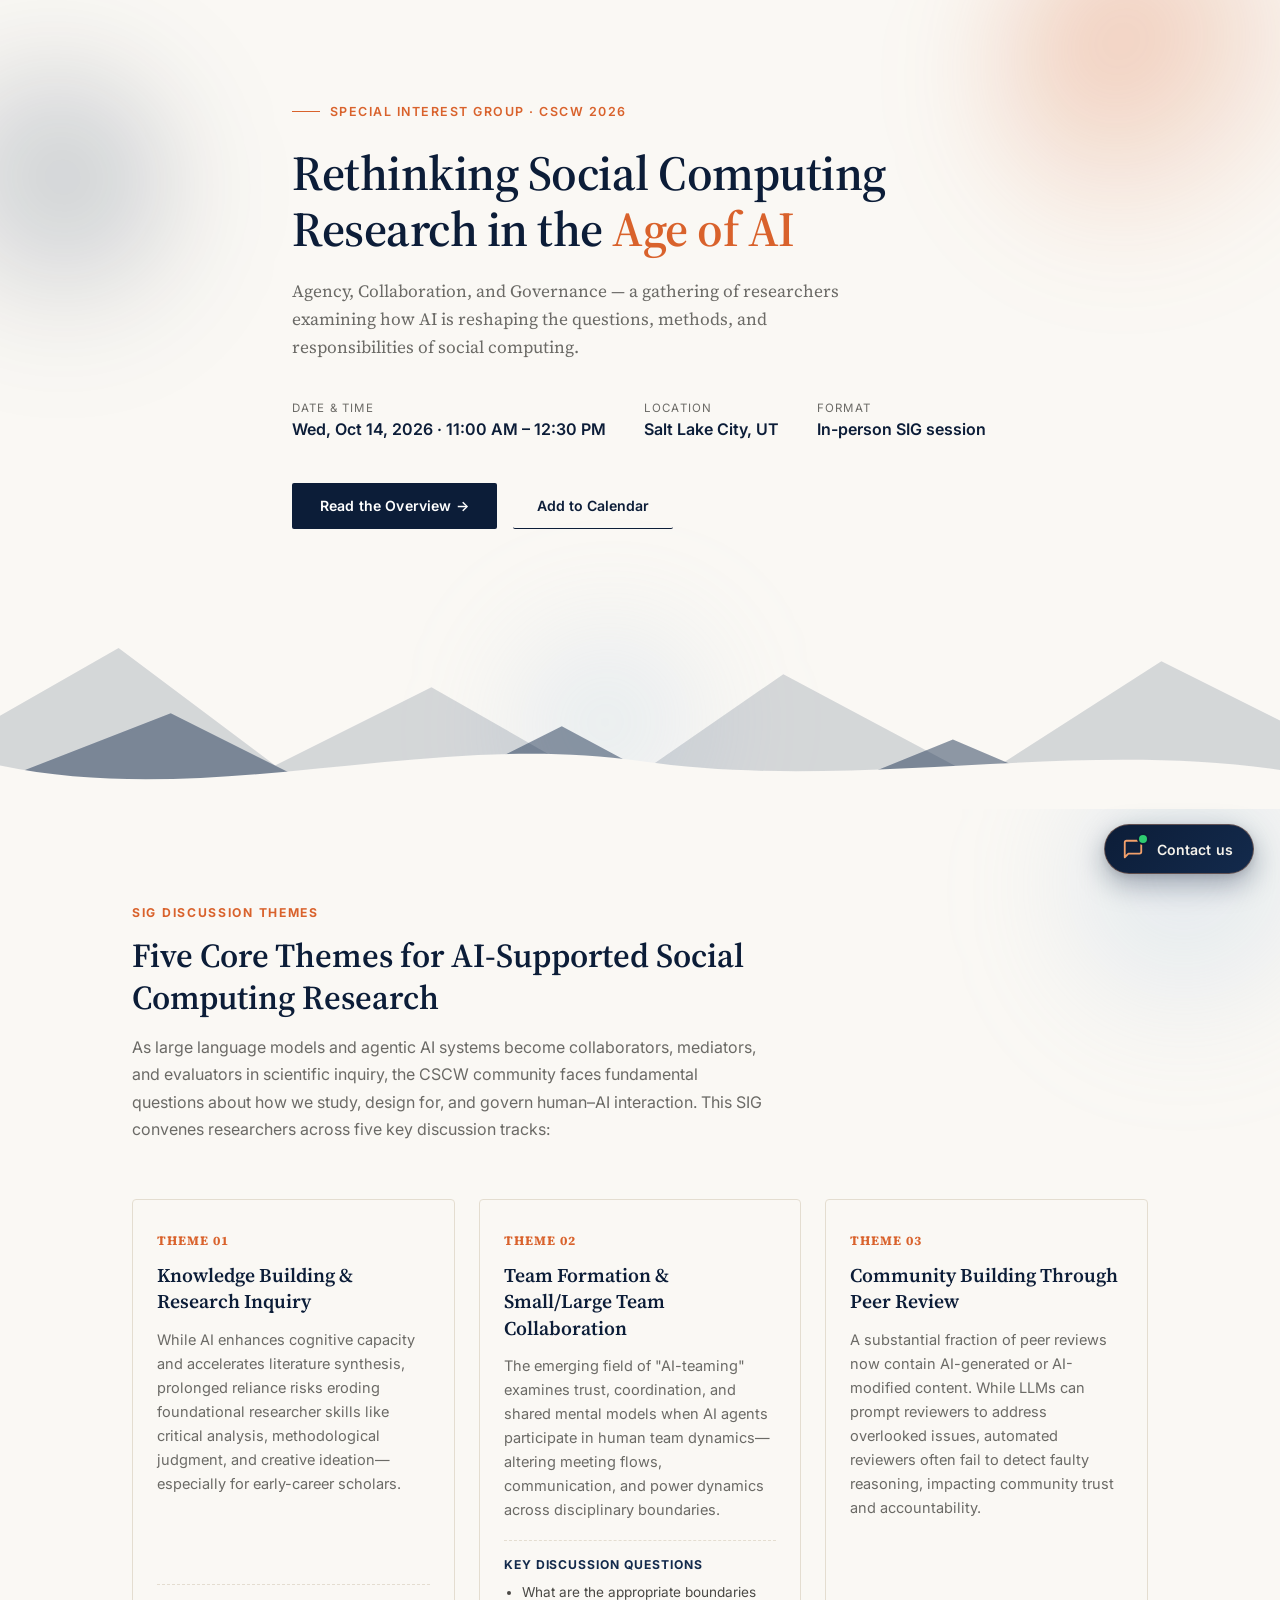
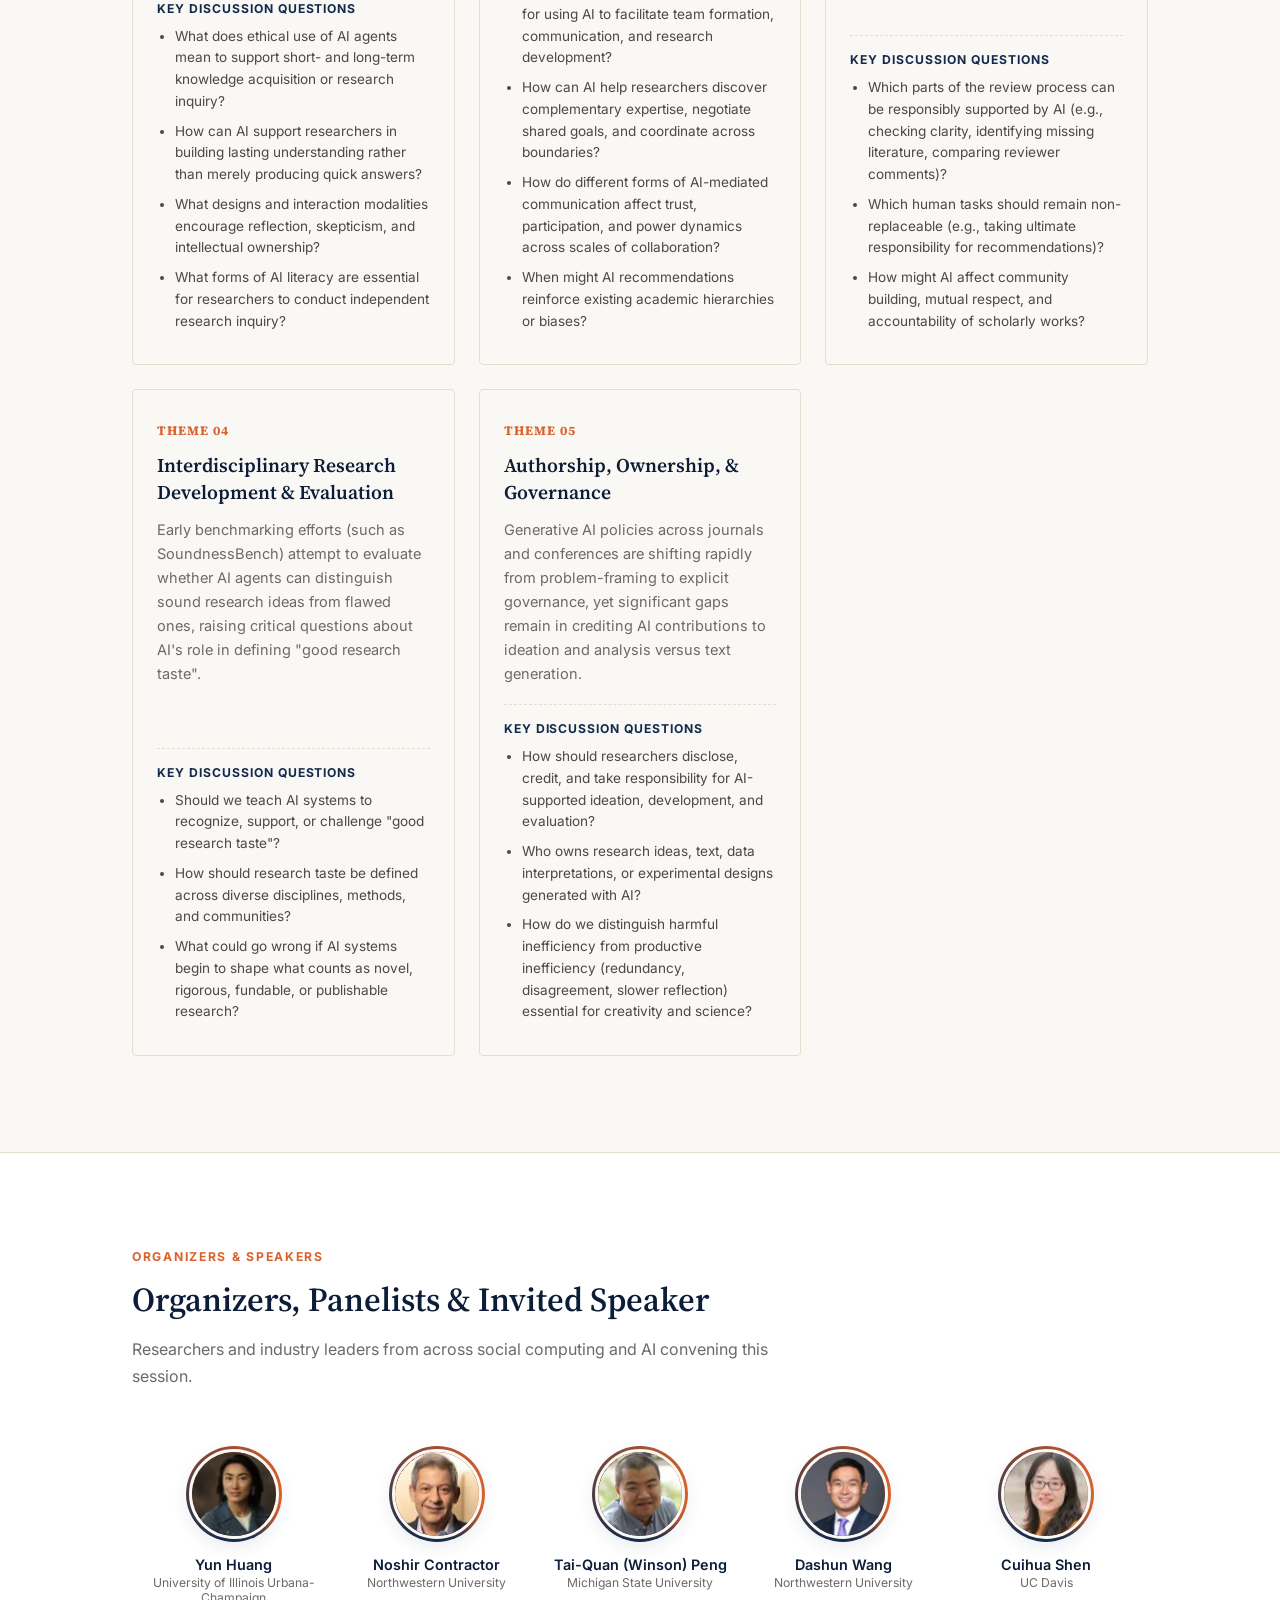
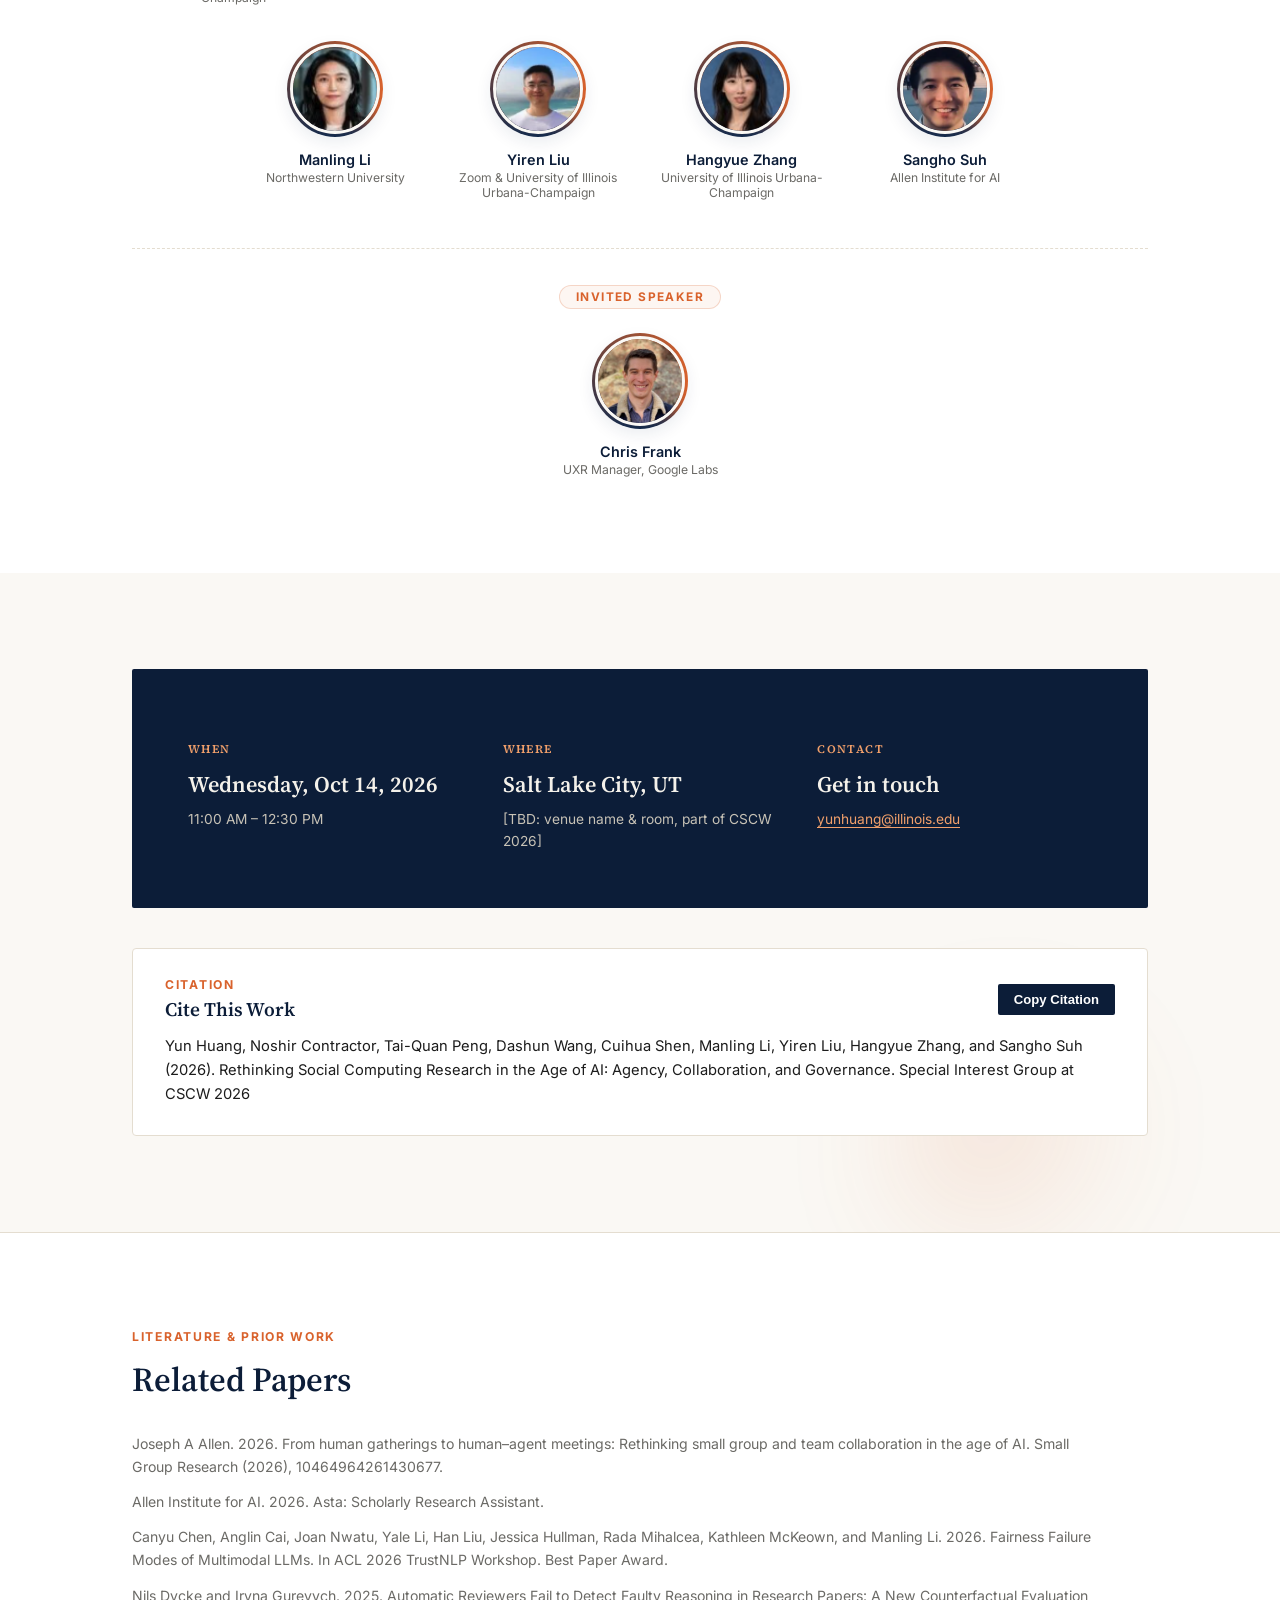
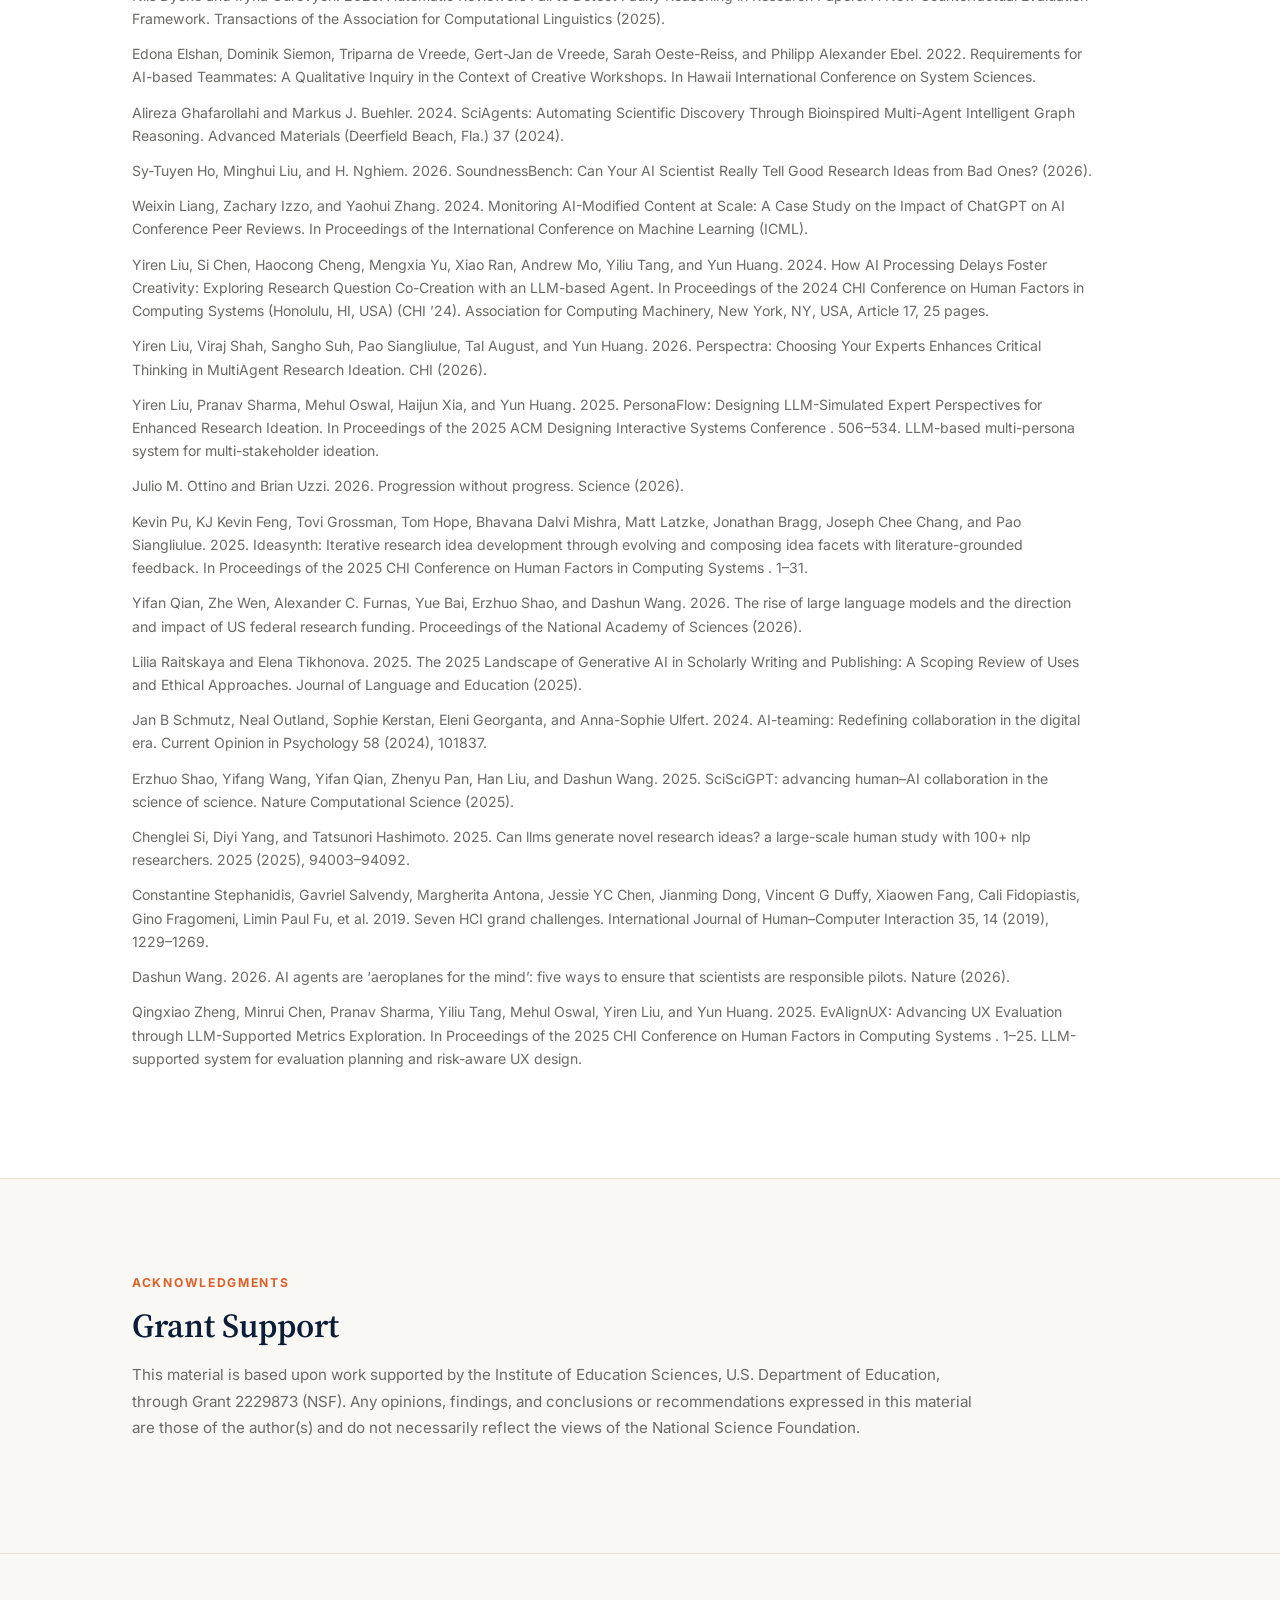
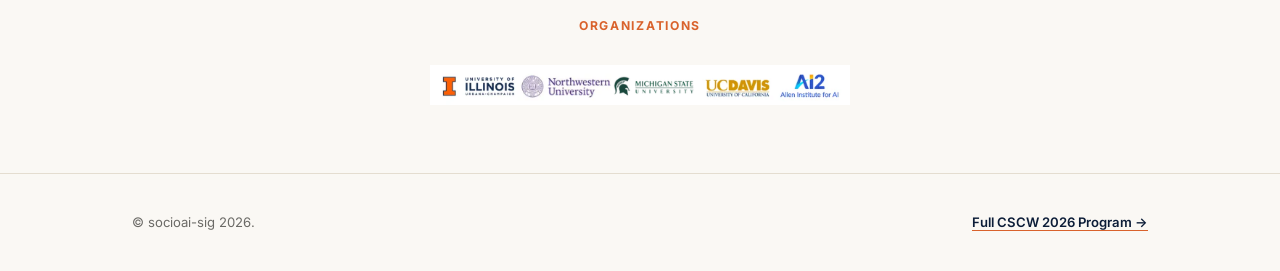
==== index.html @ 2e9e9b18 "Update 'Guest Speaker' to 'Invited Speaker'" ====
<!DOCTYPE html>
<html lang="en">

<head>
  <meta charset="UTF-8">
  <meta name="viewport" content="width=device-width, initial-scale=1.0">
  <title>CSCW 2026 SIG · Rethinking Social Computing Research in the Age of AI</title>
  <link rel="icon" type="image/svg+xml" href="favicon.svg">
  <link rel="apple-touch-icon" href="favicon.svg">
  <link rel="stylesheet" href="styles.css">
  <!-- Google tag (gtag.js) -->
  <script async src="https://www.googletagmanager.com/gtag/js?id=G-4SW4E06NXN"></script>
  <script>
    window.dataLayer = window.dataLayer || [];
    function gtag() { dataLayer.push(arguments); }
    gtag('js', new Date());

    gtag('config', 'G-4SW4E06NXN');
  </script>

</head>

<body>

  <div class="scroll-progress" id="scrollProgress"></div>

  <nav id="mainNav">
    <div class="wrap">
      <div class="brand">CSCW<span>2026</span> — SIG</div>
      <div class="navlinks">
        <a href="#overview">Overview</a>
        <a href="#organizers">Organizers</a>
        <a href="#logistics">Logistics</a>
        <a href="#references">References</a>
        <a href="#acknowledgments">Acknowledgments</a>
      </div>
    </div>
  </nav>

  <section class="hero" id="heroSection">
    <div class="blob blob-orange drift-a" style="width:340px;height:340px;top:-80px;right:-60px;"></div>
    <div class="blob blob-navy drift-b" style="width:280px;height:280px;top:60px;left:-100px;"></div>
    <div class="blob blob-sky drift-a" style="width:220px;height:220px;bottom:-40px;left:40%;"></div>
    <div class="wrap hero-content">
      <span class="eyebrow">Special Interest Group · CSCW 2026</span>
      <h1>Rethinking Social Computing Research in the <em>Age of AI</em></h1>
      <p class="hero-sub">Agency, Collaboration, and Governance — a gathering of researchers examining how AI is
        reshaping the questions, methods, and responsibilities of social computing.</p>
      <div class="hero-meta">
        <div><span class="label">Date &amp; Time</span><span class="value">Wed, Oct 14, 2026 · 11:00 AM – 12:30
            PM</span></div>
        <div><span class="label">Location</span><span class="value">Salt Lake City, UT</span></div>
        <div><span class="label">Format</span><span class="value">In-person SIG session</span></div>
      </div>
      <div class="hero-ctas">
        <a class="btn-primary" href="#overview">Read the Overview →</a>
        <a class="btn-ghost" href="#logistics">Add to Calendar</a>
      </div>
    </div>
    <div class="hero-mountains" id="heroMountains">
      <div class="mountain-sway sway-back">
        <svg class="layer-back" viewBox="0 0 1080 220" preserveAspectRatio="none" xmlns="http://www.w3.org/2000/svg"
          style="position:absolute;inset:0;">
          <polygon points="0,220 0,140 140,60 260,150 380,90 520,170 650,80 800,160 940,70 1080,140 1080,220"
            fill="#132a4c" opacity="0.35" stroke="#132a4c" stroke-width="1.5" stroke-linejoin="miter" />
        </svg>
      </div>
      <div class="mountain-sway sway-front">
        <svg class="layer-front" viewBox="0 0 1080 220" preserveAspectRatio="none" xmlns="http://www.w3.org/2000/svg"
          style="position:absolute;inset:0;">
          <polygon points="0,220 0,180 180,110 340,190 480,120 620,195 780,130 920,190 1080,150 1080,220" fill="#132a4c"
            opacity="0.55" stroke="#132a4c" stroke-width="1.5" stroke-linejoin="miter" />
        </svg>
      </div>
    </div>
    <div class="hero-wave">
      <svg viewBox="0 0 1440 90" preserveAspectRatio="none" xmlns="http://www.w3.org/2000/svg">
        <path d="M0,40 C240,90 480,0 720,35 C960,70 1200,10 1440,45 L1440,90 L0,90 Z" fill="#faf8f4" />
      </svg>
    </div>
  </section>

  <section class="section" id="overview" style="position:relative;overflow:hidden;">
    <div class="blob blob-sky drift-b" style="width:300px;height:300px;top:-60px;right:-80px;"></div>
    <div class="wrap" style="position:relative;z-index:1;">
      <div class="section-head reveal">
        <span class="kicker">SIG Discussion Themes</span>
        <h2>Five Core Themes for AI-Supported Social Computing Research</h2>
        <p>As large language models and agentic AI systems become collaborators, mediators, and evaluators in scientific
          inquiry, the CSCW community faces fundamental questions about how we study, design for, and govern human–AI
          interaction. This SIG convenes researchers across five key discussion tracks:</p>
      </div>
      <div class="themes">
        <div class="theme-card reveal">
          <div class="theme-num">THEME 01</div>
          <h3>Knowledge Building &amp; Research Inquiry</h3>
          <p>While AI enhances cognitive capacity and accelerates literature synthesis, prolonged reliance risks eroding
            foundational researcher skills like critical analysis, methodological judgment, and creative
            ideation—especially for early-career scholars.</p>
          <div class="theme-q-box">
            <div class="theme-q-title">Key Discussion Questions</div>
            <ul class="theme-q-list">
              <li>What does ethical use of AI agents mean to support short- and long-term knowledge acquisition or
                research inquiry?</li>
              <li>How can AI support researchers in building lasting understanding rather than merely producing quick
                answers?</li>
              <li>What designs and interaction modalities encourage reflection, skepticism, and intellectual ownership?
              </li>
              <li>What forms of AI literacy are essential for researchers to conduct independent research inquiry?</li>
            </ul>
          </div>
        </div>

        <div class="theme-card reveal" style="transition-delay:.08s;">
          <div class="theme-num">THEME 02</div>
          <h3>Team Formation &amp; Small/Large Team Collaboration</h3>
          <p>The emerging field of "AI-teaming" examines trust, coordination, and shared mental models when AI agents
            participate in human team dynamics—altering meeting flows, communication, and power dynamics across
            disciplinary boundaries.</p>
          <div class="theme-q-box">
            <div class="theme-q-title">Key Discussion Questions</div>
            <ul class="theme-q-list">
              <li>What are the appropriate boundaries for using AI to facilitate team formation, communication, and
                research development?</li>
              <li>How can AI help researchers discover complementary expertise, negotiate shared goals, and coordinate
                across boundaries?</li>
              <li>How do different forms of AI-mediated communication affect trust, participation, and power dynamics
                across scales of collaboration?</li>
              <li>When might AI recommendations reinforce existing academic hierarchies or biases?</li>
            </ul>
          </div>
        </div>

        <div class="theme-card reveal" style="transition-delay:.16s;">
          <div class="theme-num">THEME 03</div>
          <h3>Community Building Through Peer Review</h3>
          <p>A substantial fraction of peer reviews now contain AI-generated or AI-modified content. While LLMs can
            prompt reviewers to address overlooked issues, automated reviewers often fail to detect faulty reasoning,
            impacting community trust and accountability.</p>
          <div class="theme-q-box">
            <div class="theme-q-title">Key Discussion Questions</div>
            <ul class="theme-q-list">
              <li>Which parts of the review process can be responsibly supported by AI (e.g., checking clarity,
                identifying missing literature, comparing reviewer comments)?</li>
              <li>Which human tasks should remain non-replaceable (e.g., taking ultimate responsibility for
                recommendations)?</li>
              <li>How might AI affect community building, mutual respect, and accountability of scholarly works?</li>
            </ul>
          </div>
        </div>

        <div class="theme-card reveal" style="transition-delay:.24s;">
          <div class="theme-num">THEME 04</div>
          <h3>Interdisciplinary Research Development &amp; Evaluation</h3>
          <p>Early benchmarking efforts (such as SoundnessBench) attempt to evaluate whether AI agents can distinguish
            sound research ideas from flawed ones, raising critical questions about AI's role in defining "good research
            taste".</p>
          <div class="theme-q-box">
            <div class="theme-q-title">Key Discussion Questions</div>
            <ul class="theme-q-list">
              <li>Should we teach AI systems to recognize, support, or challenge "good research taste"?</li>
              <li>How should research taste be defined across diverse disciplines, methods, and communities?</li>
              <li>What could go wrong if AI systems begin to shape what counts as novel, rigorous, fundable, or
                publishable research?</li>
            </ul>
          </div>
        </div>

        <div class="theme-card reveal" style="transition-delay:.32s;">
          <div class="theme-num">THEME 05</div>
          <h3>Authorship, Ownership, &amp; Governance</h3>
          <p>Generative AI policies across journals and conferences are shifting rapidly from problem-framing to
            explicit governance, yet significant gaps remain in crediting AI contributions to ideation and analysis
            versus text generation.</p>
          <div class="theme-q-box">
            <div class="theme-q-title">Key Discussion Questions</div>
            <ul class="theme-q-list">
              <li>How should researchers disclose, credit, and take responsibility for AI-supported ideation,
                development, and evaluation?</li>
              <li>Who owns research ideas, text, data interpretations, or experimental designs generated with AI?</li>
              <li>How do we distinguish harmful inefficiency from productive inefficiency (redundancy, disagreement,
                slower reflection) essential for creativity and science?</li>
            </ul>
          </div>
        </div>
      </div>
    </div>
  </section>

  <section class="section" id="organizers" style="border-top:1px solid var(--line);background:#fff;">
    <div class="wrap">
      <div class="section-head reveal">
        <span class="kicker">Organizers &amp; Speakers</span>
        <h2>Organizers, Panelists &amp; Invited Speaker</h2>
        <p>Researchers and industry leaders from across social computing and AI convening this session.</p>
      </div>
      <div class="speakers-grid">
        <div class="speaker reveal">
          <div class="avatar-ring"><img
              src="[data-uri]">
          </div>
          <div class="name">Yun Huang</div>
          <div class="role">University of Illinois Urbana-Champaign</div>
        </div>
        <div class="speaker reveal" style="transition-delay:.05s;">
          <div class="avatar-ring"><img
              src="[data-uri]">
          </div>
          <div class="name">Noshir Contractor</div>
          <div class="role">Northwestern University</div>
        </div>
        <div class="speaker reveal" style="transition-delay:.1s;">
          <div class="avatar-ring"><img
              src="[data-uri]">
          </div>
          <div class="name">Tai-Quan (Winson) Peng</div>
          <div class="role">Michigan State University</div>
        </div>
        <div class="speaker reveal" style="transition-delay:.15s;">
          <div class="avatar-ring"><img
              src="[data-uri]">
          </div>
          <div class="name">Dashun Wang</div>
          <div class="role">Northwestern University</div>
        </div>
        <div class="speaker reveal" style="transition-delay:.2s;">
          <div class="avatar-ring"><img
              src="[data-uri]">
          </div>
          <div class="name">Cuihua Shen</div>
          <div class="role">UC Davis</div>
        </div>
        <div class="speaker reveal">
          <div class="avatar-ring"><img
              src="[data-uri]">
          </div>
          <div class="name">Manling Li</div>
          <div class="role">Northwestern University</div>
        </div>
        <div class="speaker reveal" style="transition-delay:.05s;">
          <div class="avatar-ring"><img
              src="[data-uri]">
          </div>
          <div class="name">Yiren Liu</div>
          <div class="role">Zoom &amp; University of Illinois Urbana-Champaign</div>
        </div>
        <div class="speaker reveal" style="transition-delay:.1s;">
          <div class="avatar-ring"><img
              src="[data-uri]">
          </div>
          <div class="name">Hangyue Zhang</div>
          <div class="role">University of Illinois Urbana-Champaign</div>
        </div>
        <div class="speaker reveal" style="transition-delay:.15s;">
          <div class="avatar-ring"><img
              src="[data-uri]">
          </div>
          <div class="name">Sangho Suh</div>
          <div class="role">Allen Institute for AI</div>
        </div>
      </div>

      <!-- Invited Speaker Row -->
      <div class="invited-speaker-block reveal">
        <div class="invited-speaker-divider">
          <span>Invited Speaker</span>
        </div>
        <div class="invited-speaker-row">
          <div class="speaker reveal">
          <div class="avatar-ring"><img
              src="[data-uri]"
              alt="Chris Frank">
          </div>
          <div class="name">Chris Frank</div>
          <div class="role">UXR Manager, Google Labs</div>
          </div>
        </div>
      </div>
    </div>
  </section>

  <section class="section" id="logistics" style="position:relative;overflow:hidden;">
    <div class="blob blob-orange drift-a" style="width:260px;height:260px;bottom:-60px;right:10%;opacity:.5;"></div>
    <div class="wrap" style="position:relative;z-index:1;">
      <div class="logistics reveal">
        <div>
          <h4>When</h4>
          <div class="big">Wednesday, Oct 14, 2026</div>
          <div class="small">11:00 AM – 12:30 PM</div>
        </div>
        <div>
          <h4>Where</h4>
          <div class="big">Salt Lake City, UT</div>
          <div class="small">[TBD: venue name &amp; room, part of CSCW 2026]</div>
        </div>
        <div>
          <h4>Contact</h4>
          <div class="big">Get in touch</div>
          <div class="small"><a href="mailto:yunhuang@illinois.edu"
              style="color:#f2a06b;border-bottom:1px solid #f2a06b;">yunhuang@illinois.edu</a></div>
        </div>
      </div>

      <div class="citation-box reveal"
        style="margin-top:40px;background:#fff;border:1px solid var(--line);border-radius:4px;padding:28px 32px;position:relative;">
        <div
          style="display:flex;justify-content:space-between;align-items:center;flex-wrap:wrap;gap:12px;margin-bottom:12px;">
          <div>
            <span class="kicker" style="margin-bottom:4px;">Citation</span>
            <h3 style="font-size:1.2rem;color:var(--navy-deep);">Cite This Work</h3>
          </div>
          <button id="copyCiteBtn"
            onclick="navigator.clipboard.writeText(document.getElementById('citeText').innerText.trim()); this.innerText='Copied!'; setTimeout(() => this.innerText='Copy Citation', 2000);"
            style="background:var(--navy-deep);color:#fff;border:none;padding:8px 16px;border-radius:2px;font-size:0.82rem;font-weight:600;cursor:pointer;transition:background 0.2s;">
            Copy Citation
          </button>
        </div>
        <p id="citeText"
          style="font-size:.92rem;line-height:1.65;color:var(--ink);margin:0;font-family:'Inter',sans-serif;user-select:all;">
          Yun Huang, Noshir Contractor, Tai-Quan Peng, Dashun Wang, Cuihua Shen, Manling Li, Yiren Liu, Hangyue Zhang,
          and Sangho Suh (2026). Rethinking Social Computing Research in the Age of AI: Agency, Collaboration, and
          Governance. Special Interest Group at CSCW 2026
        </p>
      </div>
    </div>
  </section>



  <section class="section" id="references" style="border-top:1px solid var(--line);background:#fff;">
    <div class="wrap">
      <div class="section-head reveal" style="max-width:840px;margin-bottom:32px;">
        <span class="kicker">Literature &amp; Prior Work</span>
        <h2>Related Papers</h2>
      </div>
      <ul class="reveal"
        style="list-style:none;padding-left:0;font-size:.88rem;color:var(--muted);line-height:1.65;margin:0;max-width:960px;">
        <li style="margin-bottom:12px;">Joseph A Allen. 2026. From human gatherings to human–agent meetings: Rethinking
          small group and team collaboration in the age of AI. Small Group Research (2026), 10464964261430677.</li>
        <li style="margin-bottom:12px;">Allen Institute for AI. 2026. Asta: Scholarly Research Assistant.</li>
        <li style="margin-bottom:12px;">Canyu Chen, Anglin Cai, Joan Nwatu, Yale Li, Han Liu, Jessica Hullman, Rada
          Mihalcea, Kathleen McKeown, and Manling Li. 2026. Fairness Failure Modes of Multimodal LLMs. In ACL 2026
          TrustNLP Workshop. Best Paper Award.</li>
        <li style="margin-bottom:12px;">Nils Dycke and Iryna Gurevych. 2025. Automatic Reviewers Fail to Detect Faulty
          Reasoning in Research Papers: A New Counterfactual Evaluation Framework. Transactions of the Association for
          Computational Linguistics (2025).</li>
        <li style="margin-bottom:12px;">Edona Elshan, Dominik Siemon, Triparna de Vreede, Gert-Jan de Vreede, Sarah
          Oeste-Reiss, and Philipp Alexander Ebel. 2022. Requirements for AI-based Teammates: A Qualitative Inquiry in
          the Context of Creative Workshops. In Hawaii International Conference on System Sciences.</li>
        <li style="margin-bottom:12px;">Alireza Ghafarollahi and Markus J. Buehler. 2024. SciAgents: Automating
          Scientific Discovery Through Bioinspired Multi-Agent Intelligent Graph Reasoning. Advanced Materials
          (Deerfield Beach, Fla.) 37 (2024).</li>
        <li style="margin-bottom:12px;">Sy-Tuyen Ho, Minghui Liu, and H. Nghiem. 2026. SoundnessBench: Can Your AI
          Scientist Really Tell Good Research Ideas from Bad Ones? (2026).</li>
        <li style="margin-bottom:12px;">Weixin Liang, Zachary Izzo, and Yaohui Zhang. 2024. Monitoring AI-Modified
          Content at Scale: A Case Study on the Impact of ChatGPT on AI Conference Peer Reviews. In Proceedings of the
          International Conference on Machine Learning (ICML).</li>
        <li style="margin-bottom:12px;">Yiren Liu, Si Chen, Haocong Cheng, Mengxia Yu, Xiao Ran, Andrew Mo, Yiliu Tang,
          and Yun Huang. 2024. How AI Processing Delays Foster Creativity: Exploring Research Question Co-Creation with
          an LLM-based Agent. In Proceedings of the 2024 CHI Conference on Human Factors in Computing Systems (Honolulu,
          HI, USA) (CHI ’24). Association for Computing Machinery, New York, NY, USA, Article 17, 25 pages.</li>
        <li style="margin-bottom:12px;">Yiren Liu, Viraj Shah, Sangho Suh, Pao Siangliulue, Tal August, and Yun Huang.
          2026. Perspectra: Choosing Your Experts Enhances Critical Thinking in MultiAgent Research Ideation. CHI
          (2026).</li>
        <li style="margin-bottom:12px;">Yiren Liu, Pranav Sharma, Mehul Oswal, Haijun Xia, and Yun Huang. 2025.
          PersonaFlow: Designing LLM-Simulated Expert Perspectives for Enhanced Research Ideation. In Proceedings of the
          2025 ACM Designing Interactive Systems Conference . 506–534. LLM-based multi-persona system for
          multi-stakeholder ideation.</li>
        <li style="margin-bottom:12px;">Julio M. Ottino and Brian Uzzi. 2026. Progression without progress. Science
          (2026).</li>
        <li style="margin-bottom:12px;">Kevin Pu, KJ Kevin Feng, Tovi Grossman, Tom Hope, Bhavana Dalvi Mishra, Matt
          Latzke, Jonathan Bragg, Joseph Chee Chang, and Pao Siangliulue. 2025. Ideasynth: Iterative research idea
          development through evolving and composing idea facets with literature-grounded feedback. In Proceedings of
          the 2025 CHI Conference on Human Factors in Computing Systems . 1–31.</li>
        <li style="margin-bottom:12px;">Yifan Qian, Zhe Wen, Alexander C. Furnas, Yue Bai, Erzhuo Shao, and Dashun Wang.
          2026. The rise of large language models and the direction and impact of US federal research funding.
          Proceedings of the National Academy of Sciences (2026).</li>
        <li style="margin-bottom:12px;">Lilia Raitskaya and Elena Tikhonova. 2025. The 2025 Landscape of Generative AI
          in Scholarly Writing and Publishing: A Scoping Review of Uses and Ethical Approaches. Journal of Language and
          Education (2025).</li>
        <li style="margin-bottom:12px;">Jan B Schmutz, Neal Outland, Sophie Kerstan, Eleni Georganta, and Anna-Sophie
          Ulfert. 2024. AI-teaming: Redefining collaboration in the digital era. Current Opinion in Psychology 58
          (2024), 101837.</li>
        <li style="margin-bottom:12px;">Erzhuo Shao, Yifang Wang, Yifan Qian, Zhenyu Pan, Han Liu, and Dashun Wang.
          2025.
          SciSciGPT: advancing human–AI collaboration in the science of science. Nature Computational Science (2025).
        </li>
        <li style="margin-bottom:12px;">Chenglei Si, Diyi Yang, and Tatsunori Hashimoto. 2025. Can llms generate novel
          research ideas? a large-scale human study with 100+ nlp researchers. 2025 (2025), 94003–94092.</li>
        <li style="margin-bottom:12px;">Constantine Stephanidis, Gavriel Salvendy, Margherita Antona, Jessie YC Chen,
          Jianming Dong, Vincent G Duffy, Xiaowen Fang, Cali Fidopiastis, Gino Fragomeni, Limin Paul Fu, et al. 2019.
          Seven HCI grand challenges. International Journal of Human–Computer Interaction 35, 14 (2019), 1229–1269.</li>
        <li style="margin-bottom:12px;">Dashun Wang. 2026. AI agents are ‘aeroplanes for the mind’: five ways to ensure
          that scientists are responsible pilots. Nature (2026).</li>
        <li style="margin-bottom:12px;">Qingxiao Zheng, Minrui Chen, Pranav Sharma, Yiliu Tang, Mehul Oswal, Yiren Liu,
          and Yun Huang. 2025. EvAlignUX: Advancing UX Evaluation through LLM-Supported Metrics Exploration. In
          Proceedings of the 2025 CHI Conference on Human Factors in Computing Systems . 1–25. LLM-supported system for
          evaluation planning and risk-aware UX design.</li>
      </ul>
    </div>
  </section>


  <section class="section" id="acknowledgments" style="border-top:1px solid var(--line);background:#faf8f4;">
    <div class="wrap">
      <div class="section-head reveal" style="max-width:840px;margin-bottom:0;">
        <span class="kicker">Acknowledgments</span>
        <h2>Grant Support</h2>
        <p style="font-size:.95rem;line-height:1.75;color:var(--muted);margin-top:16px;">
          This material is based upon work supported by the Institute of Education Sciences, U.S. Department of
          Education, through Grant 2229873 (NSF). Any opinions, findings, and conclusions or recommendations expressed
          in this material are those of the author(s) and do not necessarily reflect the views of the National Science
          Foundation.
        </p>
      </div>
    </div>
  </section>


  <section class="partners reveal" id="partners">
    <div class="wrap">
      <span class="kicker">Organizations</span>
      <img
        src="[data-uri]"
        alt="Partner institutions">
    </div>
  </section>

  <footer>
    <div class="wrap">
      <div>© socioai-sig 2026. </div>
      <a href="https://cscw.acm.org/2026/" target="_blank" rel="noopener noreferrer">Full CSCW 2026 Program →</a>
    </div>
  </footer>

  <!-- Chatbot / Feedback Widget Launcher -->
  <button id="chatbotLauncher" class="chat-launcher" type="button" aria-haspopup="dialog" aria-expanded="false"
    aria-controls="chatbotDrawer" aria-label="Contact us or leave feedback">
    <div class="chat-launcher-bubble">
      <span class="chat-launcher-ping"></span>
      <!-- Message Icon -->
      <svg class="chat-icon-msg" width="22" height="22" viewBox="0 0 24 24" fill="none" stroke="currentColor"
        stroke-width="2" stroke-linecap="round" stroke-linejoin="round">
        <path d="M21 15a2 2 0 0 1-2 2H7l-4 4V5a2 2 0 0 1 2-2h14a2 2 0 0 1 2 2z"></path>
      </svg>
      <!-- Close (X) Icon -->
      <svg class="chat-icon-close" width="22" height="22" viewBox="0 0 24 24" fill="none" stroke="currentColor"
        stroke-width="2" stroke-linecap="round" stroke-linejoin="round">
        <line x1="18" y1="6" x2="6" y2="18"></line>
        <line x1="6" y1="6" x2="18" y2="18"></line>
      </svg>
    </div>
    <span class="chat-launcher-label">Contact us</span>
  </button>

  <!-- Chatbot Drawer / Modal -->
  <div id="chatbotDrawer" class="chat-drawer" role="dialog" aria-modal="true" aria-labelledby="chatTitle" hidden>
    <!-- Header -->
    <div class="chat-header">
      <div class="chat-header-info">
        <div class="chat-avatar-mini" aria-hidden="true">
          <!-- SocioAI Custom Logo: 5-Edged Social Computing Network + Central AI Spark (Rotated 25deg) -->
          <svg width="22" height="22" viewBox="0 0 24 24" fill="none" xmlns="http://www.w3.org/2000/svg">
            <defs>
              <linearGradient id="socioAiGrad5" x1="0%" y1="0%" x2="100%" y2="100%">
                <stop offset="0%" stop-color="#f5b285" />
                <stop offset="100%" stop-color="#d9622c" />
              </linearGradient>
            </defs>
            <g transform="rotate(25 12 12)">
              <!-- Outer 5-Edged Pentagonal Network Ring -->
              <polygon points="12,3.8 19.8,9.5 16.8,18.6 7.2,18.6 4.2,9.5" fill="none"
                stroke="rgba(242, 160, 107, 0.45)" stroke-width="1.2" stroke-linejoin="round" />
              <!-- Inner Radial Synaptic Ties to AI Center -->
              <line x1="12" y1="3.8" x2="12" y2="7.5" stroke="rgba(242, 160, 107, 0.4)" stroke-width="1" stroke-dasharray="1 1" />
              <line x1="19.8" y1="9.5" x2="16.2" y2="12" stroke="rgba(242, 160, 107, 0.4)" stroke-width="1" stroke-dasharray="1 1" />
              <line x1="16.8" y1="18.6" x2="13.6" y2="15.8" stroke="rgba(242, 160, 107, 0.4)" stroke-width="1" stroke-dasharray="1 1" />
              <line x1="7.2" y1="18.6" x2="10.4" y2="15.8" stroke="rgba(242, 160, 107, 0.4)" stroke-width="1" stroke-dasharray="1 1" />
              <line x1="4.2" y1="9.5" x2="7.8" y2="12" stroke="rgba(242, 160, 107, 0.4)" stroke-width="1" stroke-dasharray="1 1" />
              <!-- Five Social Computing Network Nodes -->
              <circle cx="12" cy="3.8" r="1.8" fill="#132a4c" stroke="#f2a06b" stroke-width="1.3" />
              <circle cx="19.8" cy="9.5" r="1.8" fill="#132a4c" stroke="#f2a06b" stroke-width="1.3" />
              <circle cx="16.8" cy="18.6" r="1.8" fill="#132a4c" stroke="#f2a06b" stroke-width="1.3" />
              <circle cx="7.2" cy="18.6" r="1.8" fill="#132a4c" stroke="#f2a06b" stroke-width="1.3" />
              <circle cx="4.2" cy="9.5" r="1.8" fill="#132a4c" stroke="#f2a06b" stroke-width="1.3" />
              <!-- Core Node Dots -->
              <circle cx="12" cy="3.8" r="0.6" fill="#f5b285" />
              <circle cx="19.8" cy="9.5" r="0.6" fill="#f5b285" />
              <circle cx="16.8" cy="18.6" r="0.6" fill="#f5b285" />
              <circle cx="7.2" cy="18.6" r="0.6" fill="#f5b285" />
              <circle cx="4.2" cy="9.5" r="0.6" fill="#f5b285" />
              <!-- Central Generative AI Cognitive Spark -->
              <path d="M12 7.2 C12 9.6 10.1 11.4 7.6 12 C10.1 12.6 12 14.4 12 16.8 C12 14.4 13.9 12.6 16.4 12 C13.9 11.4 12 9.6 12 7.2 Z"
                fill="url(#socioAiGrad5)" />
            </g>
          </svg>
        </div>
        <div>
          <h3 id="chatTitle">Contact SocioAI</h3>
          <div class="chat-status">
            <span class="status-dot"></span>
            <span>SIG Q&amp;A &amp; Feedback Desk</span>
          </div>
        </div>
      </div>
      <button type="button" class="chat-close-btn" id="chatCloseBtn" aria-label="Close chat window">&times;</button>
    </div>

    <!-- Body -->
    <div class="chat-body" id="chatBody">
      <!-- Welcome Message -->
      <div class="chat-msg bot-msg">
        <div class="msg-content">
          <p><strong>Hi there! 👋</strong></p>
          <p>Have a question for our organizers or invited speakers? Or want to share feedback or ideas for SocioAI @ CSCW
            2026? Drop your note below and our team will receive it directly!</p>
        </div>
        <span class="msg-time">Automated Reception</span>
      </div>

      <!-- Theme Pills -->
      <div class="theme-pills-wrap">
        <span class="pills-label">Select topic or question context:</span>
        <div class="theme-pills" id="themePills">
          <button type="button" class="theme-pill active" data-topic="General Q&A">General Q&amp;A</button>
          <button type="button" class="theme-pill" data-topic="Invited Speakers">Invited Speakers</button>
          <button type="button" class="theme-pill" data-topic="Participation">Participation</button>
          <button type="button" class="theme-pill" data-topic="Feedback">Feedback</button>
        </div>
      </div>

      <!-- Form Container -->
      <form id="chatFeedbackForm" class="chat-form" novalidate>
        <!-- Honeypot field (hidden from real users, traps bots) -->
        <input type="text" id="company_website" name="company_website"
          style="display:none !important; position:absolute; left:-9999px;" tabindex="-1" autocomplete="off"
          aria-hidden="true">

        <div class="form-group">
          <label for="chatName">Your Name <span class="opt">(optional)</span></label>
          <input type="text" id="chatName" name="name" placeholder="e.g., Alex Chen" maxlength="100"
            autocomplete="name">
        </div>

        <div class="form-group">
          <label for="chatEmail">Your Email <span class="opt">(optional, for replies)</span></label>
          <input type="email" id="chatEmail" name="email" placeholder="alex@university.edu" maxlength="120"
            autocomplete="email">
        </div>

        <div class="form-group">
          <label for="chatMessage">Your Question or Feedback <span class="req">*</span></label>
          <textarea id="chatMessage" name="message" rows="3" placeholder="Type your question or feedback here..."
            required maxlength="1200"></textarea>
          <div class="char-counter"><span id="charCount">0</span> / 1200</div>
        </div>

        <div id="chatAlert" class="chat-alert" style="display:none;" role="alert"></div>

        <button type="submit" id="chatSubmitBtn" class="chat-submit-btn">
          <span>Send to Organizers</span>
          <svg width="15" height="15" viewBox="0 0 24 24" fill="none" stroke="currentColor" stroke-width="2.2"
            stroke-linecap="round" stroke-linejoin="round">
            <line x1="22" y1="2" x2="11" y2="13"></line>
            <polygon points="22 2 15 22 11 13 2 9 22 2"></polygon>
          </svg>
        </button>
      </form>

      <!-- Success State -->
      <div id="chatSuccessState" class="chat-success-state" style="display:none;">
        <div class="success-icon">
          <svg width="24" height="24" viewBox="0 0 24 24" fill="none" stroke="currentColor" stroke-width="2.5"
            stroke-linecap="round" stroke-linejoin="round">
            <polyline points="20 6 9 17 4 12"></polyline>
          </svg>
        </div>
        <h4>Thank you!</h4>
        <p>Your note has been received by the SocioAI organizing team. We appreciate you reaching out!</p>
        <button type="button" id="chatResetBtn" class="chat-reset-btn">Send another note</button>
      </div>
    </div>
  </div>

  <script>
    // Scroll progress bar + nav shadow + pause mountain animation when scrolled down
    var progress = document.getElementById('scrollProgress');
    var nav = document.getElementById('mainNav');
    var heroEl = document.getElementById('heroSection');
    var mountainsEl = document.getElementById('heroMountains');
    function onScroll() {
      var h = document.documentElement;
      var scrolled = (h.scrollTop) / (h.scrollHeight - h.clientHeight) * 100;
      progress.style.width = scrolled + '%';
      var pastHero = heroEl ? h.scrollTop >= heroEl.offsetHeight * 0.6 : h.scrollTop > 100;
      nav.classList.toggle('nav-visible', pastHero);
      nav.classList.toggle('scrolled', pastHero);
      if (mountainsEl) {
        mountainsEl.classList.toggle('paused', pastHero);
      }
    }
    document.addEventListener('scroll', onScroll, { passive: true });
    onScroll();

    // Reveal-on-scroll
    var revealEls = document.querySelectorAll('.reveal');
    var io = new IntersectionObserver(function (entries) {
      entries.forEach(function (entry) {
        if (entry.isIntersecting) {
          entry.target.classList.add('visible');
          io.unobserve(entry.target);
        }
      });
    }, { threshold: 0.15, rootMargin: '0px 0px -40px 0px' });
    revealEls.forEach(function (el) { io.observe(el); });

    // Gentle mouse parallax on hero mountains
    var heroSection = document.getElementById('heroSection');
    if (heroSection && mountainsEl) {
      var back = mountainsEl.querySelector('.layer-back');
      var front = mountainsEl.querySelector('.layer-front');
      heroSection.addEventListener('mousemove', function (e) {
        var rect = heroSection.getBoundingClientRect();
        var relX = (e.clientX - rect.left) / rect.width - 0.5;
        if (back) back.style.transform = 'translateX(' + (relX * -10) + 'px)';
        if (front) front.style.transform = 'translateX(' + (relX * -18) + 'px)';
      });
      heroSection.addEventListener('mouseleave', function () {
        if (back) back.style.transform = 'translateX(0)';
        if (front) front.style.transform = 'translateX(0)';
      });
    }

    /* ==========================================================================
       CHATBOT / FEEDBACK FORM WITH MISUSE GUARDS & GOOGLE SHEETS INTEGRATION
       ========================================================================== */
    (function () {
      /**
       * DEPLOYMENT NOTE:
       * 1. Deploy the script in google_apps_script.js as a Google Apps Script Web App.
       * 2. Set 'Execute as: Me' and 'Who has access: Anyone'.
       * 3. Paste the generated Web App URL below:
       */
      var GOOGLE_SCRIPT_WEBHOOK_URL = 'https://script.google.com/macros/s/AKfycbygAKAF2cXUnUJlgx8hLYXiwg3CGr5LFJ6POwuIVI_QSF1M7dR6NLhzzWiN3vd2DPvO/exec';

      var launcher = document.getElementById('chatbotLauncher');
      var drawer = document.getElementById('chatbotDrawer');
      var closeBtn = document.getElementById('chatCloseBtn');
      var form = document.getElementById('chatFeedbackForm');
      var successState = document.getElementById('chatSuccessState');
      var resetBtn = document.getElementById('chatResetBtn');
      var alertEl = document.getElementById('chatAlert');
      var messageEl = document.getElementById('chatMessage');
      var charCountEl = document.getElementById('charCount');
      var submitBtn = document.getElementById('chatSubmitBtn');
      var themePills = document.querySelectorAll('#themePills .theme-pill');
      var selectedTopic = 'General Q&A';
      var formOpenTimestamp = 0;

      function showAlert(msg) {
        alertEl.textContent = msg;
        alertEl.style.display = 'block';
      }

      function clearAlert() {
        alertEl.textContent = '';
        alertEl.style.display = 'none';
      }

      function openChat() {
        drawer.hidden = false;
        launcher.classList.add('is-active');
        launcher.setAttribute('aria-expanded', 'true');
        formOpenTimestamp = Date.now();
        setTimeout(function () {
          if (messageEl) messageEl.focus();
        }, 150);
      }

      function closeChat() {
        drawer.hidden = true;
        launcher.classList.remove('is-active');
        launcher.setAttribute('aria-expanded', 'false');
      }

      launcher.addEventListener('click', function () {
        if (drawer.hidden) {
          openChat();
        } else {
          closeChat();
        }
      });

      closeBtn.addEventListener('click', closeChat);

      // Close on Escape key
      document.addEventListener('keydown', function (e) {
        if (e.key === 'Escape' && !drawer.hidden) {
          closeChat();
        }
      });

      // Topic pill selector
      themePills.forEach(function (pill) {
        pill.addEventListener('click', function () {
          themePills.forEach(function (p) { p.classList.remove('active'); });
          pill.classList.add('active');
          selectedTopic = pill.getAttribute('data-topic') || 'General Q&A';
        });
      });

      // Character counter
      messageEl.addEventListener('input', function () {
        charCountEl.textContent = messageEl.value.length;
        if (alertEl.style.display === 'block') clearAlert();
      });

      // Formula injection sanitizer
      function sanitizeFormulaInjection(str) {
        if (!str) return '';
        var trimmed = str.trim();
        if (/^[=+\-@]/.test(trimmed)) {
          return "'" + trimmed;
        }
        return trimmed;
      }

      // Check client-side rate limits (Misuse Guard)
      function checkRateLimits() {
        var now = Date.now();
        var lastSubmit = parseInt(localStorage.getItem('socioai_sig_last_submit') || '0', 10);
        var COOLDOWN_MS = 45 * 1000; // 45 seconds cooldown

        if (now - lastSubmit < COOLDOWN_MS) {
          var remainingSec = Math.ceil((COOLDOWN_MS - (now - lastSubmit)) / 1000);
          return 'Please wait ' + remainingSec + ' seconds before submitting another note.';
        }

        // Hourly rate limit (max 5 per hour per browser)
        var hourData = JSON.parse(localStorage.getItem('socioai_sig_hour_submits') || '[]');
        var oneHourAgo = now - (60 * 60 * 1000);
        hourData = hourData.filter(function (ts) { return ts > oneHourAgo; });

        if (hourData.length >= 5) {
          return 'Submission limit reached for this hour (max 5 notes). Please try again later.';
        }

        return null;
      }

      function recordSubmission() {
        var now = Date.now();
        localStorage.setItem('socioai_sig_last_submit', now.toString());
        var hourData = JSON.parse(localStorage.getItem('socioai_sig_hour_submits') || '[]');
        var oneHourAgo = now - (60 * 60 * 1000);
        hourData = hourData.filter(function (ts) { return ts > oneHourAgo; });
        hourData.push(now);
        localStorage.setItem('socioai_sig_hour_submits', JSON.stringify(hourData));
      }

      // Form submission handler
      form.addEventListener('submit', function (e) {
        e.preventDefault();
        clearAlert();

        // Guard 1: Honeypot check (Bots fill this invisible input)
        var honeypot = document.getElementById('company_website').value;
        if (honeypot) {
          // Silently mimic success to discard bot spam
          form.style.display = 'none';
          successState.style.display = 'flex';
          return;
        }

        // Guard 2: Submission speed check (Automated scripts submit in < 2.5 seconds)
        var timeSpent = Date.now() - formOpenTimestamp;
        if (timeSpent < 2500) {
          showAlert('Please take a moment before submitting.');
          return;
        }

        // Guard 3: Rate limit check (Cooldown & Hourly quota)
        var rateLimitErr = checkRateLimits();
        if (rateLimitErr) {
          showAlert(rateLimitErr);
          return;
        }

        // Validate message input
        var messageRaw = messageEl.value.trim();
        if (!messageRaw) {
          showAlert('Please enter your question or feedback.');
          messageEl.focus();
          return;
        }

        if (messageRaw.length < 5) {
          showAlert('Please write a slightly more descriptive note (at least 5 characters).');
          messageEl.focus();
          return;
        }

        // Prepare payload with formula sanitization
        var payload = {
          topic: selectedTopic,
          name: sanitizeFormulaInjection(document.getElementById('chatName').value),
          email: sanitizeFormulaInjection(document.getElementById('chatEmail').value),
          message: sanitizeFormulaInjection(messageRaw).slice(0, 1200),
          submitted_at: new Date().toISOString()
        };

        submitBtn.disabled = true;
        submitBtn.querySelector('span').textContent = 'Sending...';

        // Check if Webhook URL is configured
        if (!GOOGLE_SCRIPT_WEBHOOK_URL) {
          // Demo / Unconfigured Mode: Gracefully simulate submission
          setTimeout(function () {
            recordSubmission();
            form.style.display = 'none';
            successState.style.display = 'flex';
            submitBtn.disabled = false;
            submitBtn.querySelector('span').textContent = 'Send to Organizers';
            console.log('SocioAI Chatbot Form submitted (Demo Mode). Payload:', payload);
            console.info('To store responses in Google Sheets, follow the setup guide in google_apps_script.js and set GOOGLE_SCRIPT_WEBHOOK_URL in index.html.');
          }, 600);
          return;
        }

        // Production submission to Google Apps Script Web App
        fetch(GOOGLE_SCRIPT_WEBHOOK_URL, {
          method: 'POST',
          mode: 'no-cors',
          headers: {
            'Content-Type': 'application/json'
          },
          body: JSON.stringify(payload)
        })
          .then(function () {
            recordSubmission();
            form.style.display = 'none';
            successState.style.display = 'flex';
          })
          .catch(function (err) {
            console.error('Submission error:', err);
            showAlert('We encountered a temporary network issue. Please try again in a moment.');
          })
          .finally(function () {
            submitBtn.disabled = false;
            submitBtn.querySelector('span').textContent = 'Send to Organizers';
          });
      });

      // Reset button to allow another submission
      resetBtn.addEventListener('click', function () {
        form.reset();
        charCountEl.textContent = '0';
        clearAlert();
        successState.style.display = 'none';
        form.style.display = 'flex';
        formOpenTimestamp = Date.now();
      });
    })();
  </script>

</body>

</html>
---- styles.css ----
@import url('https://fonts.googleapis.com/css2?family=Source+Serif+4:opsz,wght@8..60,400;8..60,600;8..60,700&family=Inter:wght@400;500;600;700&display=swap');

:root {
  --navy: #132a4c;
  --navy-deep: #0c1d38;
  --orange: #d9622c;
  --orange-light: #f2a06b;
  --paper: #faf8f4;
  --line: #e4ddd0;
  --ink: #1c1c1c;
  --muted: #6b6a66;
}

* {
  box-sizing: border-box;
}

html {
  scroll-behavior: smooth;
}

body {
  margin: 0;
  background: var(--paper);
  color: var(--ink);
  font-family: 'Inter', sans-serif;
  -webkit-font-smoothing: antialiased;
  overflow-x: hidden;
}

/* SCROLL PROGRESS */
.scroll-progress {
  position: fixed;
  top: 0;
  left: 0;
  height: 3px;
  width: 0%;
  z-index: 100;
  background: linear-gradient(90deg, var(--orange), var(--orange-light));
  transition: width .1s linear;
}

/* FLUID BACKGROUND BLOBS */
.blob {
  position: absolute;
  border-radius: 50%;
  filter: blur(60px);
  pointer-events: none;
  z-index: 0;
  will-change: transform;
}

.blob-orange {
  background: radial-gradient(circle at 30% 30%, rgba(217, 98, 44, .35), rgba(217, 98, 44, 0) 70%);
}

.blob-navy {
  background: radial-gradient(circle at 60% 40%, rgba(19, 42, 76, .28), rgba(19, 42, 76, 0) 70%);
}

.blob-sky {
  background: radial-gradient(circle at 40% 40%, rgba(159, 190, 222, .35), rgba(159, 190, 222, 0) 70%);
}

@keyframes drift-a {
  0% {
    transform: translate(0, 0) scale(1);
  }

  50% {
    transform: translate(30px, -24px) scale(1.08);
  }

  100% {
    transform: translate(0, 0) scale(1);
  }
}

@keyframes drift-b {
  0% {
    transform: translate(0, 0) scale(1);
  }

  50% {
    transform: translate(-26px, 20px) scale(1.05);
  }

  100% {
    transform: translate(0, 0) scale(1);
  }
}

.drift-a {
  animation: drift-a 14s ease-in-out infinite;
}

.drift-b {
  animation: drift-b 18s ease-in-out infinite;
}

/* SCROLL REVEAL */
.reveal {
  opacity: 0;
  transform: translateY(28px);
  transition: opacity .8s cubic-bezier(.2, .7, .2, 1), transform .8s cubic-bezier(.2, .7, .2, 1);
}

.reveal.visible {
  opacity: 1;
  transform: translateY(0);
}

h1,
h2,
h3 {
  font-family: 'Source Serif 4', Georgia, serif;
  font-weight: 600;
  margin: 0;
}

a {
  color: inherit;
  text-decoration: none;
}

.wrap {
  max-width: 1080px;
  margin: 0 auto;
  padding: 0 32px;
}

/* NAV */
nav {
  position: fixed;
  top: 0;
  left: 0;
  width: 100%;
  z-index: 50;
  background: rgba(250, 248, 244, 0.9);
  backdrop-filter: blur(8px);
  border-bottom: 1px solid var(--line);
  transition: box-shadow .3s ease, transform .4s cubic-bezier(.2, .7, .2, 1), opacity .4s ease;
  transform: translateY(-100%);
  opacity: 0;
  pointer-events: none;
}

nav.nav-visible {
  transform: translateY(0);
  opacity: 1;
  pointer-events: auto;
}

nav.scrolled {
  box-shadow: 0 6px 24px rgba(19, 42, 76, .08);
}

.navlinks a {
  position: relative;
}

.navlinks a::after {
  content: '';
  position: absolute;
  left: 0;
  bottom: -6px;
  width: 0;
  height: 1px;
  background: var(--orange);
  transition: width .3s cubic-bezier(.2, .7, .2, 1);
}

.navlinks a:hover::after {
  width: 100%;
}

nav .wrap {
  display: flex;
  align-items: center;
  justify-content: space-between;
  height: 72px;
}

.brand {
  font-family: 'Source Serif 4', serif;
  font-weight: 700;
  font-size: 1.05rem;
  letter-spacing: .01em;
  color: var(--navy);
}

.brand span {
  color: var(--orange);
}

.navlinks {
  display: flex;
  gap: 36px;
  font-size: .88rem;
  font-weight: 500;
  color: var(--navy);
}

.navlinks a {
  opacity: .75;
  transition: opacity .2s;
}

.navlinks a:hover {
  opacity: 1;
}

.nav-cta {
  border: 1px solid var(--navy);
  padding: 9px 18px;
  border-radius: 2px;
  font-size: .82rem;
  font-weight: 600;
  color: var(--navy);
  transition: all .25s cubic-bezier(.2, .7, .2, 1);
  display: inline-block;
}

.nav-cta:hover {
  background: var(--navy);
  color: #fff;
  transform: translateY(-2px);
  box-shadow: 0 8px 20px rgba(19, 42, 76, .25);
}

/* HERO */
.hero {
  position: relative;
  padding: 96px 0 280px;
  overflow: hidden;
}

.hero-mountains {
  position: absolute;
  inset: auto -5% -2px -5%;
  width: 110%;
  height: 240px;
  pointer-events: none;
}

.mountain-sway {
  position: absolute;
  inset: 0;
}

.sway-back {
  animation: sway-back 10s ease-in-out infinite;
}

.sway-front {
  animation: sway-front 7.5s ease-in-out infinite;
}

@keyframes sway-back {

  0%,
  100% {
    transform: translateX(-16px);
  }

  50% {
    transform: translateX(16px);
  }
}

@keyframes sway-front {

  0%,
  100% {
    transform: translateX(22px);
  }

  50% {
    transform: translateX(-22px);
  }
}

.hero-mountains .layer-back {
  opacity: .45;
  transition: transform .2s ease-out;
}

.hero-mountains .layer-front {
  opacity: .85;
  transition: transform .2s ease-out;
}

.hero-mountains.paused .sway-back,
.hero-mountains.paused .sway-front {
  animation-play-state: paused !important;
}

.hero-wave {
  position: absolute;
  left: 0;
  right: 0;
  bottom: -1px;
  line-height: 0;
  z-index: 1;
  pointer-events: none;
}

.hero-wave svg {
  width: 100%;
  height: auto;
  display: block;
}

.hero-content {
  position: relative;
  z-index: 2;
  max-width: 760px;
}

.eyebrow {
  display: inline-flex;
  align-items: center;
  gap: 10px;
  font-size: .78rem;
  font-weight: 600;
  letter-spacing: .12em;
  text-transform: uppercase;
  color: var(--orange);
  margin-bottom: 26px;
}

.eyebrow::before {
  content: '';
  width: 28px;
  height: 1px;
  background: var(--orange);
  transform-origin: left center;
  animation: line-grow 1.4s cubic-bezier(.2, .7, .2, 1) .2s both;
}

@keyframes line-grow {
  from {
    transform: scaleX(0);
  }

  to {
    transform: scaleX(1);
  }
}

.hero h1 {
  font-size: 3.05rem;
  line-height: 1.14;
  color: var(--navy-deep);
  letter-spacing: -.01em;
}

.hero h1 em {
  color: var(--orange);
  font-style: normal;
}

.hero-sub {
  margin-top: 22px;
  font-size: 1.08rem;
  line-height: 1.6;
  color: var(--muted);
  max-width: 560px;
  font-family: 'Source Serif 4', serif;
}

.hero-meta {
  display: flex;
  gap: 38px;
  margin-top: 40px;
  flex-wrap: wrap;
}

.hero-meta div {
  display: flex;
  flex-direction: column;
  gap: 4px;
}

.hero-meta .label {
  font-size: .72rem;
  text-transform: uppercase;
  letter-spacing: .1em;
  color: var(--muted);
}

.hero-meta .value {
  font-size: 1rem;
  font-weight: 600;
  color: var(--navy-deep);
}

.hero-ctas {
  margin-top: 44px;
  display: flex;
  gap: 16px;
}

.btn-primary {
  background: var(--navy-deep);
  color: #fff;
  padding: 14px 28px;
  border-radius: 2px;
  font-size: .88rem;
  font-weight: 600;
  letter-spacing: .01em;
  transition: background .3s ease, transform .3s cubic-bezier(.2, .7, .2, 1), box-shadow .3s ease;
  display: inline-block;
}

.btn-primary:hover {
  background: var(--orange);
  transform: translateY(-3px);
  box-shadow: 0 12px 24px rgba(217, 98, 44, .3);
}

.btn-ghost {
  padding: 14px 24px;
  border-radius: 2px;
  font-size: .88rem;
  font-weight: 600;
  color: var(--navy-deep);
  border-bottom: 1px solid var(--navy-deep);
  display: inline-block;
  transition: transform .3s cubic-bezier(.2, .7, .2, 1), color .3s ease, border-color .3s ease;
}

.btn-ghost:hover {
  transform: translateX(4px);
  color: var(--orange);
  border-color: var(--orange);
}

@keyframes fade-up {
  from {
    opacity: 0;
    transform: translateY(20px);
  }

  to {
    opacity: 1;
    transform: translateY(0);
  }
}

.hero-content>* {
  opacity: 0;
  animation: fade-up .9s cubic-bezier(.2, .7, .2, 1) both;
}

.hero-content .eyebrow {
  animation-delay: .05s;
}

.hero-content h1 {
  animation-delay: .18s;
}

.hero-content .hero-sub {
  animation-delay: .32s;
}

.hero-content .hero-meta {
  animation-delay: .46s;
}

.hero-content .hero-ctas {
  animation-delay: .6s;
}

/* THEMES */
.section {
  padding: 96px 0;
}

.section-head {
  max-width: 640px;
  margin-bottom: 56px;
}

.kicker {
  font-size: .76rem;
  font-weight: 700;
  letter-spacing: .14em;
  text-transform: uppercase;
  color: var(--orange);
  margin-bottom: 14px;
  display: block;
}

.section-head h2 {
  font-size: 2.1rem;
  color: var(--navy-deep);
  line-height: 1.25;
}

.section-head p {
  margin-top: 16px;
  color: var(--muted);
  font-size: 1rem;
  line-height: 1.7;
}

.themes {
  display: grid;
  grid-template-columns: repeat(auto-fit, minmax(310px, 1fr));
  gap: 24px;
  background: transparent;
  border: none;
}

.theme-card {
  background: var(--paper);
  border: 1px solid var(--line);
  border-radius: 4px;
  padding: 32px 24px;
  position: relative;
  overflow: hidden;
  transition: transform .4s cubic-bezier(.2, .7, .2, 1), box-shadow .4s ease;
  display: flex;
  flex-direction: column;
}

.theme-card::before {
  content: '';
  position: absolute;
  top: 0;
  left: 0;
  height: 3px;
  width: 0%;
  background: linear-gradient(90deg, var(--orange), var(--orange-light));
  transition: width .45s cubic-bezier(.2, .7, .2, 1);
}

.theme-card:hover {
  transform: translateY(-6px);
  box-shadow: 0 16px 36px rgba(19, 42, 76, .09);
  z-index: 1;
}

.theme-card:hover::before {
  width: 100%;
}

.theme-num {
  font-family: 'Source Serif 4', serif;
  font-size: .8rem;
  color: var(--orange);
  font-weight: 700;
  margin-bottom: 14px;
  letter-spacing: .08em;
}

.theme-card h3 {
  font-size: 1.22rem;
  color: var(--navy-deep);
  margin-bottom: 12px;
  line-height: 1.35;
}

.theme-card p {
  font-size: .91rem;
  color: var(--muted);
  line-height: 1.65;
  margin: 0 0 18px 0;
}

.theme-q-box {
  margin-top: auto;
  padding-top: 16px;
  border-top: 1px dashed var(--line);
}

.theme-q-title {
  font-size: .76rem;
  font-weight: 700;
  text-transform: uppercase;
  letter-spacing: .08em;
  color: var(--navy);
  margin-bottom: 10px;
}

.theme-q-list {
  margin: 0;
  padding-left: 18px;
  font-size: .85rem;
  color: #4a4945;
  line-height: 1.6;
}

.theme-q-list li {
  margin-bottom: 8px;
}

.theme-q-list li:last-child {
  margin-bottom: 0;
}

/* SPEAKERS */
.speakers-grid {
  display: grid;
  grid-template-columns: repeat(5, 1fr);
  gap: 36px 24px;
}

@media(max-width:820px) {
  .speakers-grid {
    grid-template-columns: repeat(3, 1fr);
  }
}

.speaker {
  text-align: center;
}

.speaker .avatar-ring {
  width: 96px;
  height: 96px;
  border-radius: 50%;
  margin: 0 auto;
  padding: 3px;
  background: conic-gradient(from 0deg, var(--orange), var(--orange-light), #9fbede, var(--navy), var(--orange));
  background-size: 200% 200%;
  transition: transform .4s cubic-bezier(.2, .7, .2, 1), box-shadow .4s ease, background-position .6s ease;
  box-shadow: 0 6px 16px rgba(19, 42, 76, .08);
}

.speaker img {
  width: 100%;
  height: 100%;
  border-radius: 50%;
  object-fit: cover;
  display: block;
  border: 3px solid var(--paper);
}

.speaker:hover .avatar-ring {
  transform: translateY(-6px) scale(1.05);
  box-shadow: 0 16px 30px rgba(217, 98, 44, .25);
  background-position: 100% 100%;
}

.speaker .name {
  margin-top: 14px;
  font-size: .9rem;
  font-weight: 600;
  color: var(--navy-deep);
}

.speaker .role {
  font-size: .76rem;
  color: var(--muted);
  margin-top: 2px;
}

.speaker .speaker-tag {
  display: inline-block;
  margin-top: 6px;
  font-size: .68rem;
  font-weight: 600;
  letter-spacing: .04em;
  text-transform: uppercase;
  color: var(--orange);
  background: rgba(217, 98, 44, .08);
  border: 1px solid rgba(217, 98, 44, .25);
  padding: 2px 8px;
  border-radius: 12px;
}

@media (min-width: 821px) {
  .speakers-grid {
    display: flex;
    flex-wrap: wrap;
    justify-content: center;
  }
  .speakers-grid .speaker {
    flex: 0 1 calc(20% - 24px);
    max-width: 190px;
    min-width: 160px;
  }
}

/* INVITED / GUEST SPEAKER SEPARATE ROW */
.guest-speaker-block,
.invited-speaker-block {
  margin-top: 48px;
  padding-top: 36px;
  border-top: 1px dashed var(--line);
  text-align: center;
}

.guest-speaker-divider,
.invited-speaker-divider {
  display: inline-flex;
  align-items: center;
  justify-content: center;
  margin-bottom: 24px;
}

.guest-speaker-divider span,
.invited-speaker-divider span {
  font-size: .74rem;
  font-weight: 700;
  letter-spacing: .12em;
  text-transform: uppercase;
  color: var(--orange);
  background: rgba(217, 98, 44, .06);
  border: 1px solid rgba(217, 98, 44, .22);
  padding: 4px 16px;
  border-radius: 20px;
}

.guest-speaker-row,
.invited-speaker-row {
  display: flex;
  justify-content: center;
}

.guest-speaker-row .speaker,
.invited-speaker-row .speaker {
  max-width: 220px;
}

/* LOGISTICS */
.logistics {
  background: var(--navy-deep);
  color: #f4f1ea;
  border-radius: 2px;
  padding: 56px;
  display: grid;
  grid-template-columns: repeat(3, 1fr);
  gap: 40px;
}

@media(max-width:720px) {
  .logistics {
    grid-template-columns: 1fr;
    padding: 40px 28px;
  }
}

.logistics h4 {
  font-family: 'Source Serif 4', serif;
  font-size: .72rem;
  text-transform: uppercase;
  letter-spacing: .12em;
  color: var(--orange-light);
  margin-bottom: 12px;
  font-weight: 600;
}

.logistics .big {
  font-size: 1.4rem;
  font-family: 'Source Serif 4', serif;
  font-weight: 600;
}

.logistics .small {
  margin-top: 8px;
  font-size: .86rem;
  color: #c7c2b6;
  line-height: 1.6;
}

/* PARTNERS */
.partners {
  border-top: 1px solid var(--line);
  padding: 64px 0;
  text-align: center;
}

.partners .kicker {
  display: block;
  margin-bottom: 32px;
}

.partners img {
  max-width: 420px;
  width: 100%;
  height: auto;
  opacity: 1;
  transition: transform .4s cubic-bezier(.2, .7, .2, 1);
}

.partners img:hover {
  transform: scale(1.03);
}

footer {
  border-top: 1px solid var(--line);
  padding: 40px 0;
}

footer .wrap {
  display: flex;
  justify-content: space-between;
  align-items: center;
  font-size: .82rem;
  color: var(--muted);
  flex-wrap: wrap;
  gap: 12px;
}

footer a {
  color: var(--navy-deep);
  font-weight: 600;
  border-bottom: 1px solid var(--orange);
}

.note {
  display: inline-block;
  margin-top: 56px;
  padding: 10px 16px;
  background: #fff3e6;
  border: 1px dashed var(--orange-light);
  color: #8a5326;
  font-size: .78rem;
  border-radius: 2px;
}

img,
svg {
  max-width: 100%;
  height: auto;
}

/* RESPONSIVE MEDIA QUERIES FOR MOBILE */
@media (max-width: 820px) {
  .wrap {
    padding: 0 20px;
  }

  /* NAV */
  nav .wrap {
    height: auto;
    min-height: 64px;
    padding-top: 12px;
    padding-bottom: 12px;
    flex-wrap: wrap;
    gap: 12px;
  }

  .navlinks {
    gap: 18px;
    font-size: 0.84rem;
    width: 100%;
    order: 3;
    justify-content: flex-start;
    border-top: 1px solid var(--line);
    padding-top: 10px;
  }

  /* HERO */
  .hero {
    padding: 56px 0 80px;
  }

  .hero h1 {
    font-size: 2.1rem;
    line-height: 1.2;
    word-break: break-word;
  }

  .hero-sub {
    font-size: 0.98rem;
    margin-top: 16px;
  }

  .hero-meta {
    gap: 20px 28px;
    margin-top: 28px;
  }

  .hero-ctas {
    margin-top: 32px;
    gap: 12px;
  }

  /* SECTIONS */
  .section {
    padding: 56px 0;
  }

  .section-head {
    margin-bottom: 36px;
  }

  .section-head h2 {
    font-size: 1.65rem;
  }

  /* THEMES GRID */
  .themes {
    grid-template-columns: 1fr;
    gap: 16px;
    background: transparent;
    border: none;
  }

  .theme-card {
    border: 1px solid var(--line);
    border-radius: 4px;
    padding: 32px 24px;
  }

  /* SPEAKERS GRID */
  .speakers-grid {
    grid-template-columns: repeat(3, 1fr);
    gap: 28px 16px;
  }
}

@media (max-width: 520px) {
  .wrap {
    padding: 0 16px;
  }

  /* NAV */
  .brand {
    font-size: 0.98rem;
  }

  .nav-cta {
    padding: 7px 14px;
    font-size: 0.78rem;
  }

  .navlinks {
    gap: 14px;
    font-size: 0.8rem;
    overflow-x: auto;
    white-space: nowrap;
    padding-bottom: 4px;
    -webkit-overflow-scrolling: touch;
  }

  /* HERO */
  .hero {
    padding: 40px 0 64px;
  }

  .hero h1 {
    font-size: 1.75rem;
  }

  .hero-sub {
    font-size: 0.92rem;
  }

  .hero-meta {
    flex-direction: column;
    gap: 14px;
    margin-top: 24px;
  }

  .hero-ctas {
    flex-direction: column;
    width: 100%;
  }

  .btn-primary,
  .btn-ghost {
    text-align: center;
    width: 100%;
    box-sizing: border-box;
  }

  /* SPEAKERS GRID */
  .speakers-grid {
    grid-template-columns: repeat(2, 1fr);
    gap: 24px 12px;
  }

  .speaker .avatar-ring {
    width: 80px;
    height: 80px;
  }

  /* LOGISTICS */
  .logistics {
    padding: 32px 18px;
    gap: 24px;
  }

  .logistics .big {
    font-size: 1.2rem;
  }

  /* FOOTER */
  footer .wrap {
    flex-direction: column;
    align-items: center;
    text-align: center;
    gap: 10px;
  }
}

/* ==========================================================================
   CHATBOT & FEEDBACK WIDGET
   ========================================================================== */

/* Floating Launcher Button */
.chat-launcher {
  position: fixed;
  bottom: 26px;
  right: 26px;
  z-index: 99;
  display: inline-flex;
  align-items: center;
  gap: 10px;
  padding: 10px 20px 10px 14px;
  background: linear-gradient(135deg, var(--navy-deep) 0%, var(--navy) 100%);
  color: #fff;
  border: 1px solid rgba(242, 160, 107, 0.35);
  border-radius: 50px;
  cursor: pointer;
  box-shadow: 0 10px 28px rgba(12, 29, 56, 0.35), 0 2px 8px rgba(0, 0, 0, 0.1);
  font-family: 'Inter', sans-serif;
  transition: transform 0.25s cubic-bezier(0.2, 0.7, 0.2, 1), box-shadow 0.25s ease, background 0.3s ease;
}

.chat-launcher:hover {
  transform: translateY(-3px) scale(1.02);
  box-shadow: 0 14px 34px rgba(217, 98, 44, 0.35), 0 4px 12px rgba(12, 29, 56, 0.2);
  border-color: var(--orange-light);
}

.chat-launcher:active {
  transform: translateY(-1px) scale(0.99);
}

.chat-launcher-bubble {
  position: relative;
  width: 28px;
  height: 28px;
  display: flex;
  align-items: center;
  justify-content: center;
  color: var(--orange-light);
}

.chat-launcher .chat-icon-close {
  display: none;
}

.chat-launcher.is-active .chat-icon-msg {
  display: none;
}

.chat-launcher.is-active .chat-icon-close {
  display: block;
}

.chat-launcher.is-active .chat-launcher-ping {
  display: none;
}

.chat-launcher-label {
  font-size: 0.88rem;
  font-weight: 600;
  letter-spacing: 0.01em;
  color: #f4f1ea;
}

.chat-launcher-ping {
  position: absolute;
  top: 0px;
  right: 0px;
  width: 8px;
  height: 8px;
  border-radius: 50%;
  background: #2ecc71;
  box-shadow: 0 0 0 2px var(--navy-deep);
  animation: chat-ping 2s cubic-bezier(0, 0, 0.2, 1) infinite;
}

@keyframes chat-ping {
  0% { box-shadow: 0 0 0 0 rgba(46, 204, 113, 0.7); }
  70% { box-shadow: 0 0 0 7px rgba(46, 204, 113, 0); }
  100% { box-shadow: 0 0 0 0 rgba(46, 204, 113, 0); }
}

/* Chatbot Drawer / Modal */
.chat-drawer {
  position: fixed;
  bottom: 86px;
  right: 26px;
  width: 390px;
  max-width: calc(100vw - 32px);
  max-height: min(640px, calc(100vh - 110px));
  height: 610px;
  background: #fff;
  border-radius: 16px;
  border: 1px solid var(--line);
  box-shadow: 0 22px 55px rgba(12, 29, 56, 0.26), 0 6px 16px rgba(0, 0, 0, 0.08);
  display: flex;
  flex-direction: column;
  overflow: hidden;
  z-index: 100;
  font-family: 'Inter', sans-serif;
  animation: chat-slide-up 0.3s cubic-bezier(0.16, 1, 0.3, 1) forwards;
}

.chat-drawer[hidden] {
  display: none !important;
}

@keyframes chat-slide-up {
  from {
    opacity: 0;
    transform: translateY(18px) scale(0.96);
  }
  to {
    opacity: 1;
    transform: translateY(0) scale(1);
  }
}

/* Header */
.chat-header {
  background: var(--navy-deep);
  color: #fff;
  padding: 16px 18px;
  display: flex;
  align-items: center;
  justify-content: space-between;
  border-bottom: 1px solid rgba(255, 255, 255, 0.08);
}

.chat-header-info {
  display: flex;
  align-items: center;
  gap: 12px;
}

.chat-avatar-mini {
  width: 38px;
  height: 38px;
  border-radius: 10px;
  background: linear-gradient(135deg, rgba(242, 160, 107, 0.22) 0%, rgba(19, 42, 76, 0.5) 100%);
  border: 1px solid rgba(242, 160, 107, 0.45);
  box-shadow: 0 2px 8px rgba(0, 0, 0, 0.15), inset 0 1px 0 rgba(255, 255, 255, 0.1);
  display: flex;
  align-items: center;
  justify-content: center;
  flex-shrink: 0;
}

.chat-header h3 {
  font-family: 'Source Serif 4', Georgia, serif;
  font-size: 1.02rem;
  font-weight: 600;
  margin: 0;
  color: #fff;
  line-height: 1.2;
}

.chat-status {
  font-size: 0.72rem;
  color: rgba(255, 255, 255, 0.72);
  margin: 3px 0 0;
  display: flex;
  align-items: center;
  gap: 6px;
}

.status-dot {
  width: 6px;
  height: 6px;
  border-radius: 50%;
  background: #2ecc71;
  display: inline-block;
}

.chat-close-btn {
  background: transparent;
  border: none;
  color: rgba(255, 255, 255, 0.6);
  font-size: 1.5rem;
  line-height: 1;
  cursor: pointer;
  padding: 4px;
  border-radius: 4px;
  transition: color 0.15s ease, transform 0.15s ease;
}

.chat-close-btn:hover {
  color: #fff;
  transform: scale(1.1);
}

/* Chat Body */
.chat-body {
  flex: 1;
  overflow-y: auto;
  padding: 16px 16px 20px;
  background: var(--paper);
  display: flex;
  flex-direction: column;
  gap: 14px;
}

/* Messages */
.chat-msg {
  display: flex;
  flex-direction: column;
  max-width: 94%;
}

.bot-msg .msg-content {
  background: #fff;
  border: 1px solid var(--line);
  border-radius: 12px;
  border-top-left-radius: 4px;
  padding: 12px 14px;
  box-shadow: 0 2px 8px rgba(19, 42, 76, 0.04);
}

.msg-content p {
  margin: 0 0 8px;
  font-size: 0.86rem;
  line-height: 1.48;
  color: var(--ink);
}

.msg-content p:last-child {
  margin-bottom: 0;
}

.msg-time {
  font-size: 0.68rem;
  color: var(--muted);
  margin-top: 4px;
  padding-left: 4px;
}

/* Theme Pills */
.theme-pills-wrap {
  display: flex;
  flex-direction: column;
  gap: 6px;
  background: #fff;
  border: 1px solid var(--line);
  border-radius: 10px;
  padding: 10px 12px;
}

.pills-label {
  font-size: 0.72rem;
  font-weight: 700;
  text-transform: uppercase;
  letter-spacing: 0.05em;
  color: var(--muted);
}

.theme-pills {
  display: flex;
  flex-wrap: wrap;
  gap: 6px;
}

.theme-pill {
  background: #fff;
  border: 1px solid var(--line);
  border-radius: 20px;
  padding: 4px 10px;
  font-size: 0.74rem;
  font-weight: 500;
  color: var(--navy-deep);
  cursor: pointer;
  transition: all 0.15s ease;
  font-family: inherit;
}

.theme-pill:hover {
  border-color: var(--orange-light);
  background: rgba(217, 98, 44, 0.04);
}

.theme-pill.active {
  background: rgba(217, 98, 44, 0.1);
  border-color: var(--orange);
  color: var(--orange);
  font-weight: 600;
}

/* Chat Form */
.chat-form {
  background: #fff;
  border: 1px solid var(--line);
  border-radius: 12px;
  padding: 14px;
  display: flex;
  flex-direction: column;
  gap: 10px;
  box-shadow: 0 2px 10px rgba(19, 42, 76, 0.04);
}

.chat-form .form-group {
  display: flex;
  flex-direction: column;
  gap: 4px;
}

.chat-form label {
  font-size: 0.76rem;
  font-weight: 600;
  color: var(--navy-deep);
}

.chat-form label .opt {
  font-weight: 400;
  color: var(--muted);
  font-size: 0.72rem;
}

.chat-form label .req {
  color: var(--orange);
  font-weight: 700;
}

.chat-form input,
.chat-form textarea {
  width: 100%;
  border: 1px solid var(--line);
  border-radius: 6px;
  padding: 8px 10px;
  font-size: 0.84rem;
  font-family: inherit;
  color: var(--ink);
  background: #fff;
  transition: border-color 0.15s ease, box-shadow 0.15s ease;
  box-sizing: border-box;
}

.chat-form input:focus,
.chat-form textarea:focus {
  outline: none;
  border-color: var(--orange);
  box-shadow: 0 0 0 3px rgba(217, 98, 44, 0.12);
}

.chat-form textarea {
  resize: vertical;
  min-height: 72px;
}

.char-counter {
  font-size: 0.68rem;
  color: var(--muted);
  text-align: right;
  margin-top: 2px;
}

.chat-alert {
  padding: 8px 10px;
  border-radius: 6px;
  font-size: 0.78rem;
  line-height: 1.35;
  background: rgba(217, 98, 44, 0.1);
  border: 1px solid rgba(217, 98, 44, 0.3);
  color: #a43a0f;
}

.chat-submit-btn {
  background: var(--orange);
  color: #fff;
  border: none;
  border-radius: 6px;
  padding: 10px 14px;
  font-size: 0.86rem;
  font-weight: 600;
  cursor: pointer;
  display: flex;
  align-items: center;
  justify-content: center;
  gap: 8px;
  transition: background 0.2s ease, transform 0.15s ease;
}

.chat-submit-btn:hover:not(:disabled) {
  background: #c35220;
  transform: translateY(-1px);
}

.chat-submit-btn:disabled {
  opacity: 0.6;
  cursor: not-allowed;
}

/* Success Card */
.chat-success-state {
  background: #fff;
  border: 1px solid var(--line);
  border-radius: 12px;
  padding: 24px 18px;
  text-align: center;
  display: flex;
  flex-direction: column;
  align-items: center;
  gap: 8px;
}

.chat-success-state .success-icon {
  width: 48px;
  height: 48px;
  border-radius: 50%;
  background: rgba(46, 204, 113, 0.12);
  color: #27ae60;
  display: flex;
  align-items: center;
  justify-content: center;
  margin-bottom: 4px;
}

.chat-success-state h4 {
  font-family: 'Source Serif 4', Georgia, serif;
  font-size: 1.15rem;
  font-weight: 600;
  color: var(--navy-deep);
  margin: 0;
}

.chat-success-state p {
  font-size: 0.84rem;
  line-height: 1.5;
  color: var(--muted);
  margin: 0 0 10px;
}

.chat-reset-btn {
  background: var(--navy-deep);
  color: #fff;
  border: none;
  border-radius: 6px;
  padding: 8px 16px;
  font-size: 0.82rem;
  font-weight: 600;
  cursor: pointer;
  transition: background 0.2s ease;
}

.chat-reset-btn:hover {
  background: var(--navy);
}

/* Mobile Adjustments */
@media (max-width: 520px) {
  .chat-launcher {
    bottom: 18px;
    right: 18px;
    padding: 10px 14px;
  }
  .chat-launcher-label {
    display: none;
  }
  .chat-drawer {
    right: 12px;
    left: 12px;
    bottom: 76px;
    width: auto;
    max-width: none;
    height: calc(100vh - 96px);
  }
}
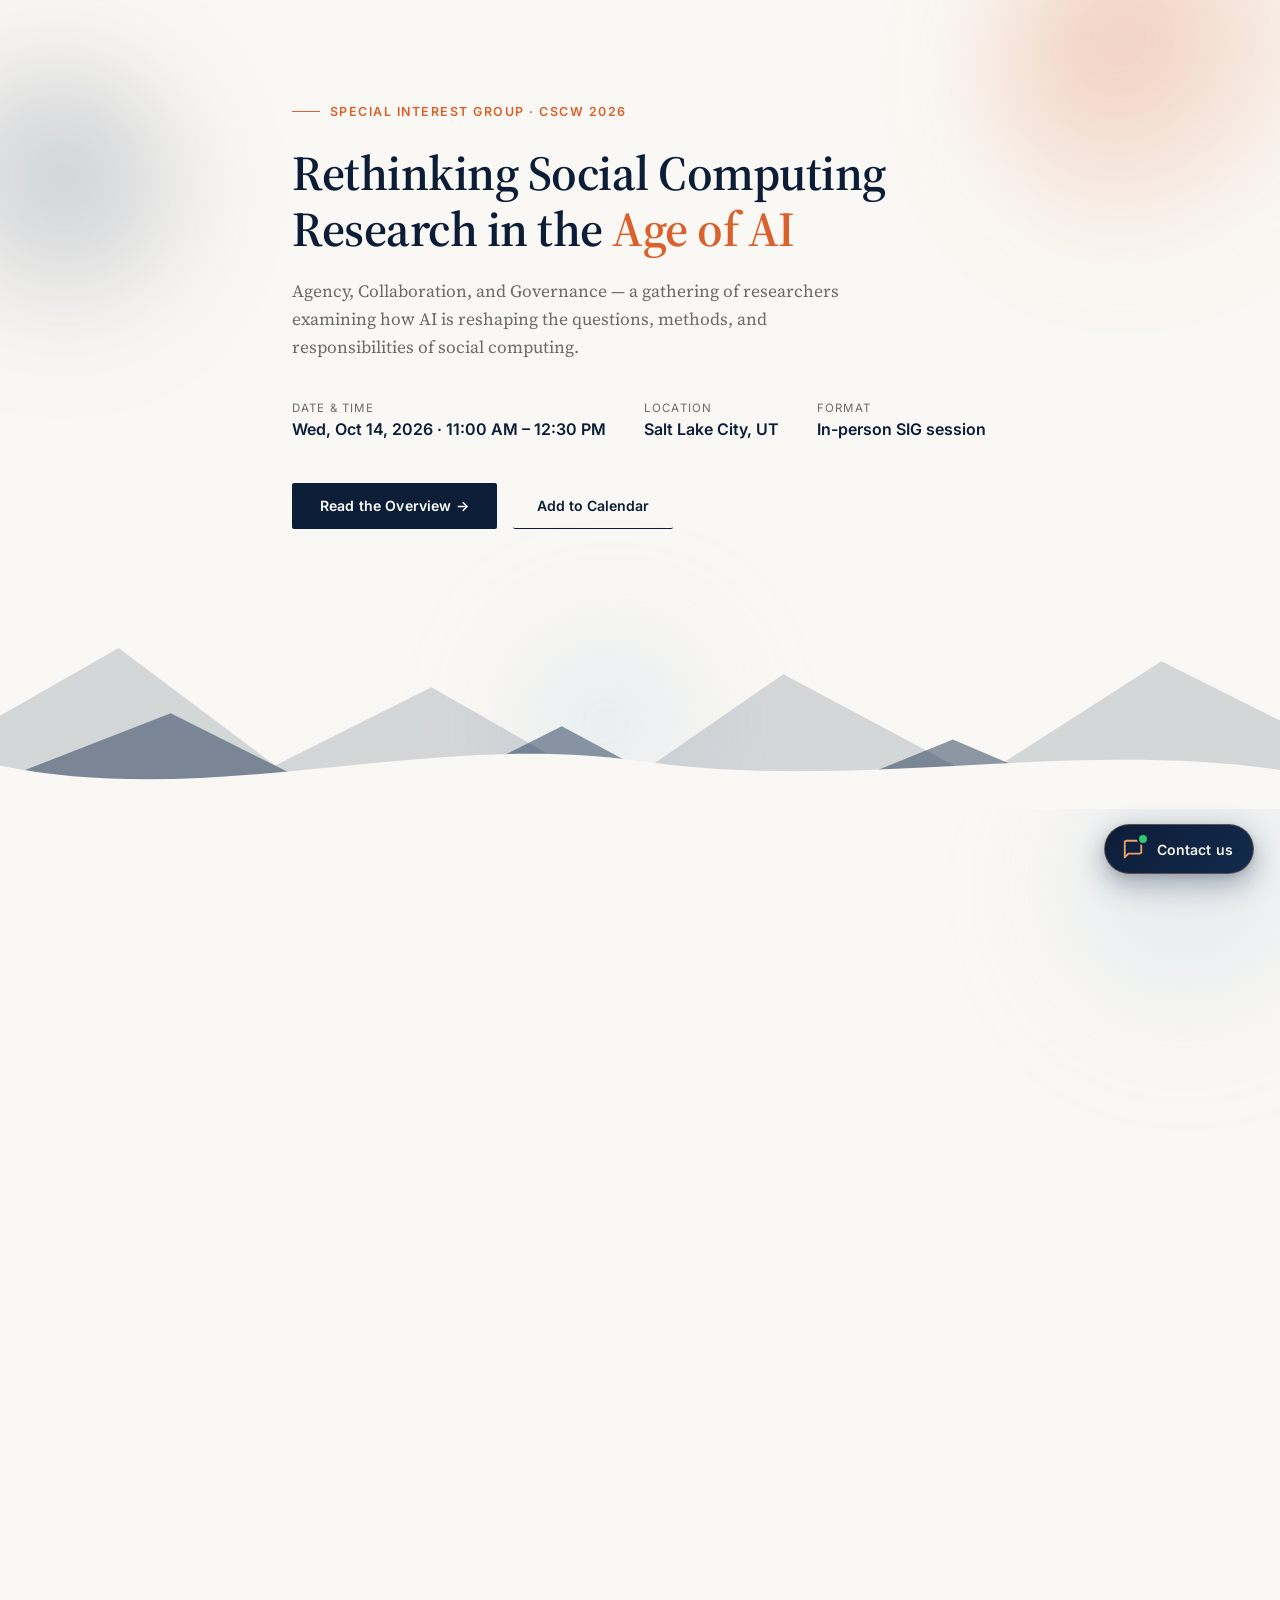
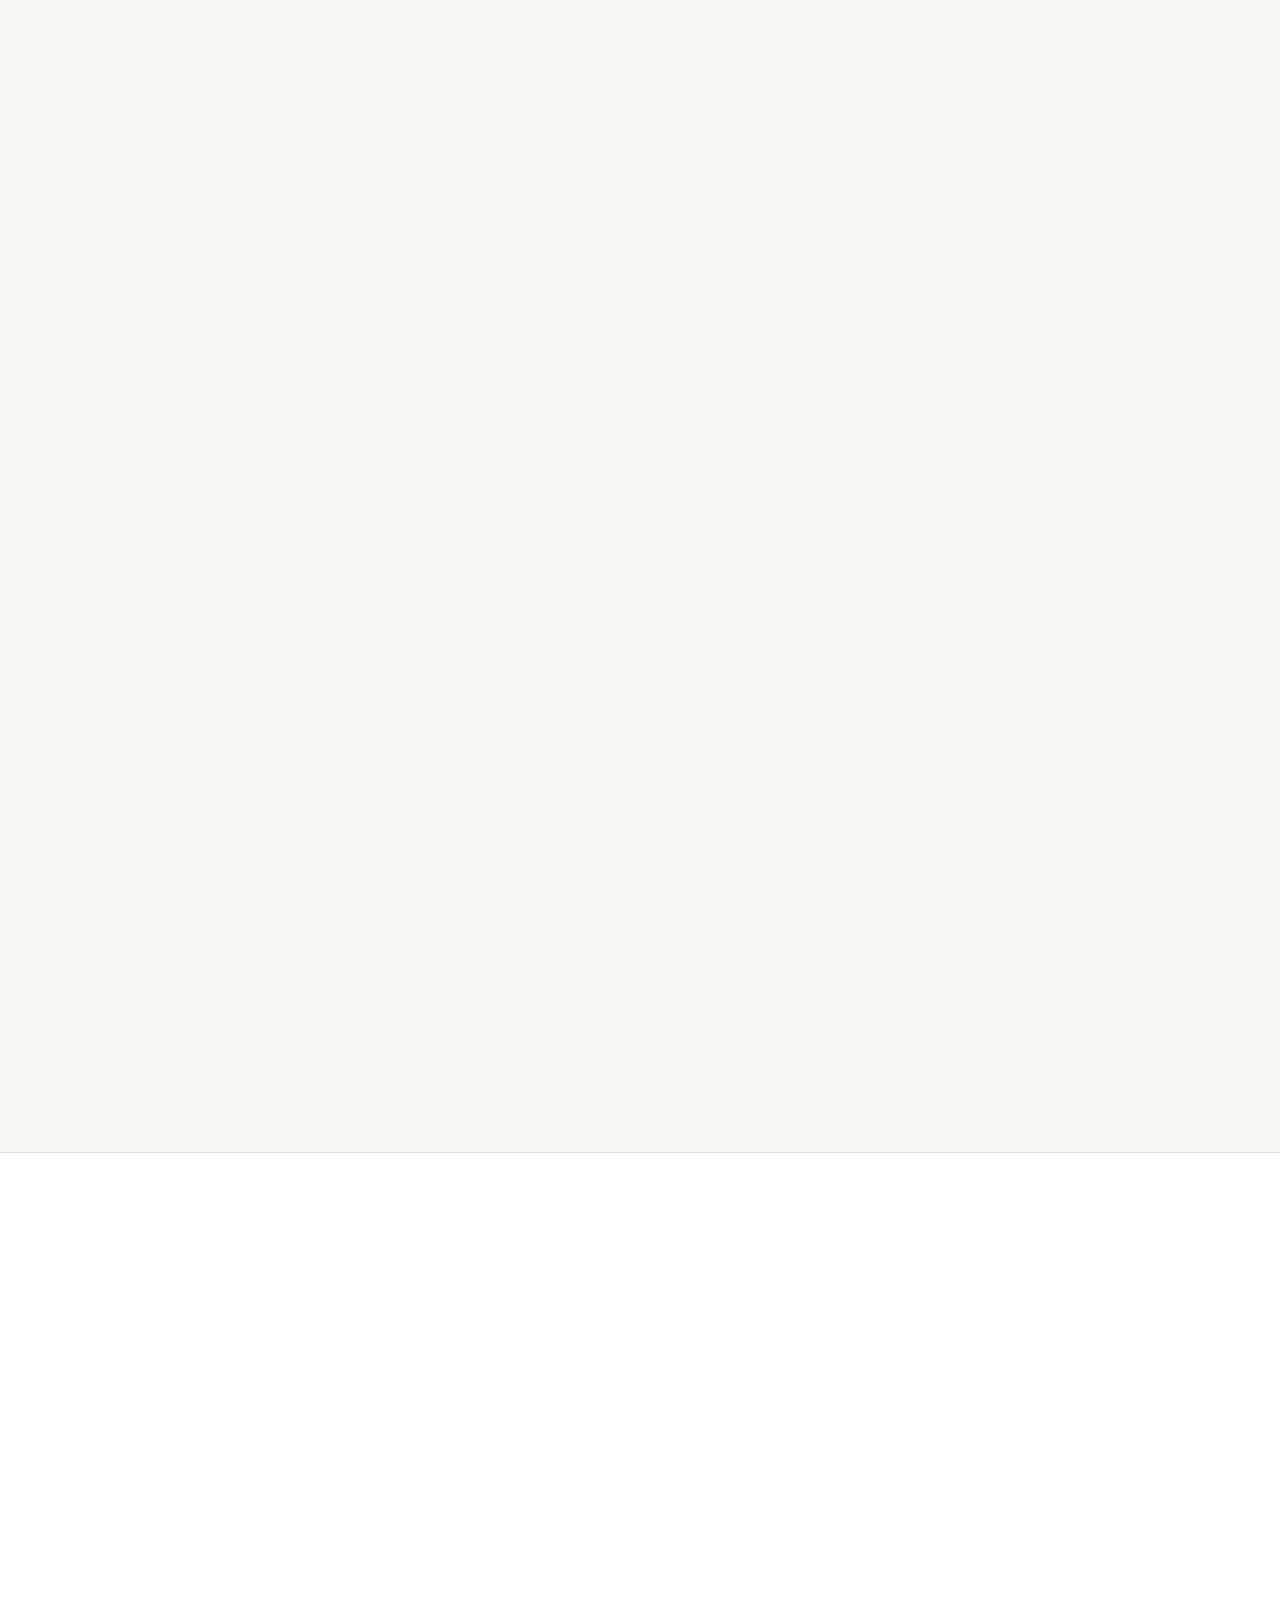
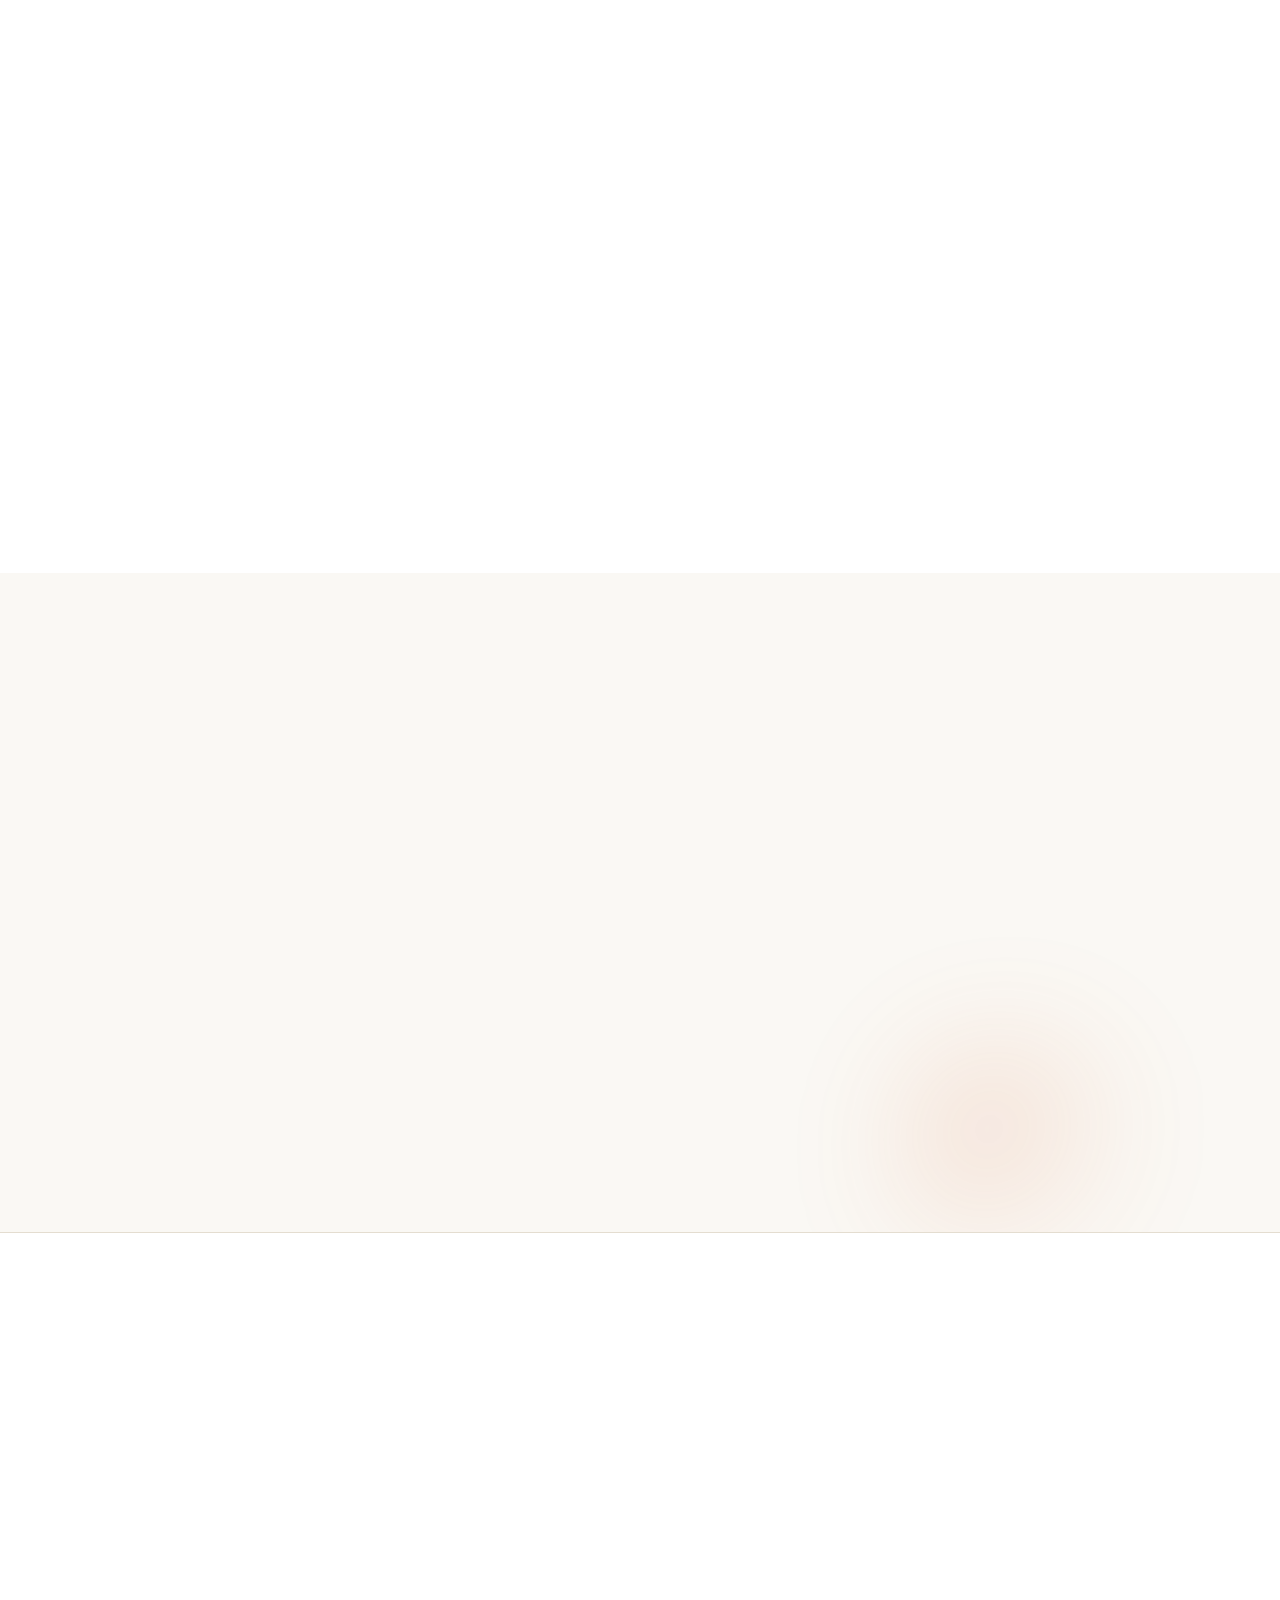
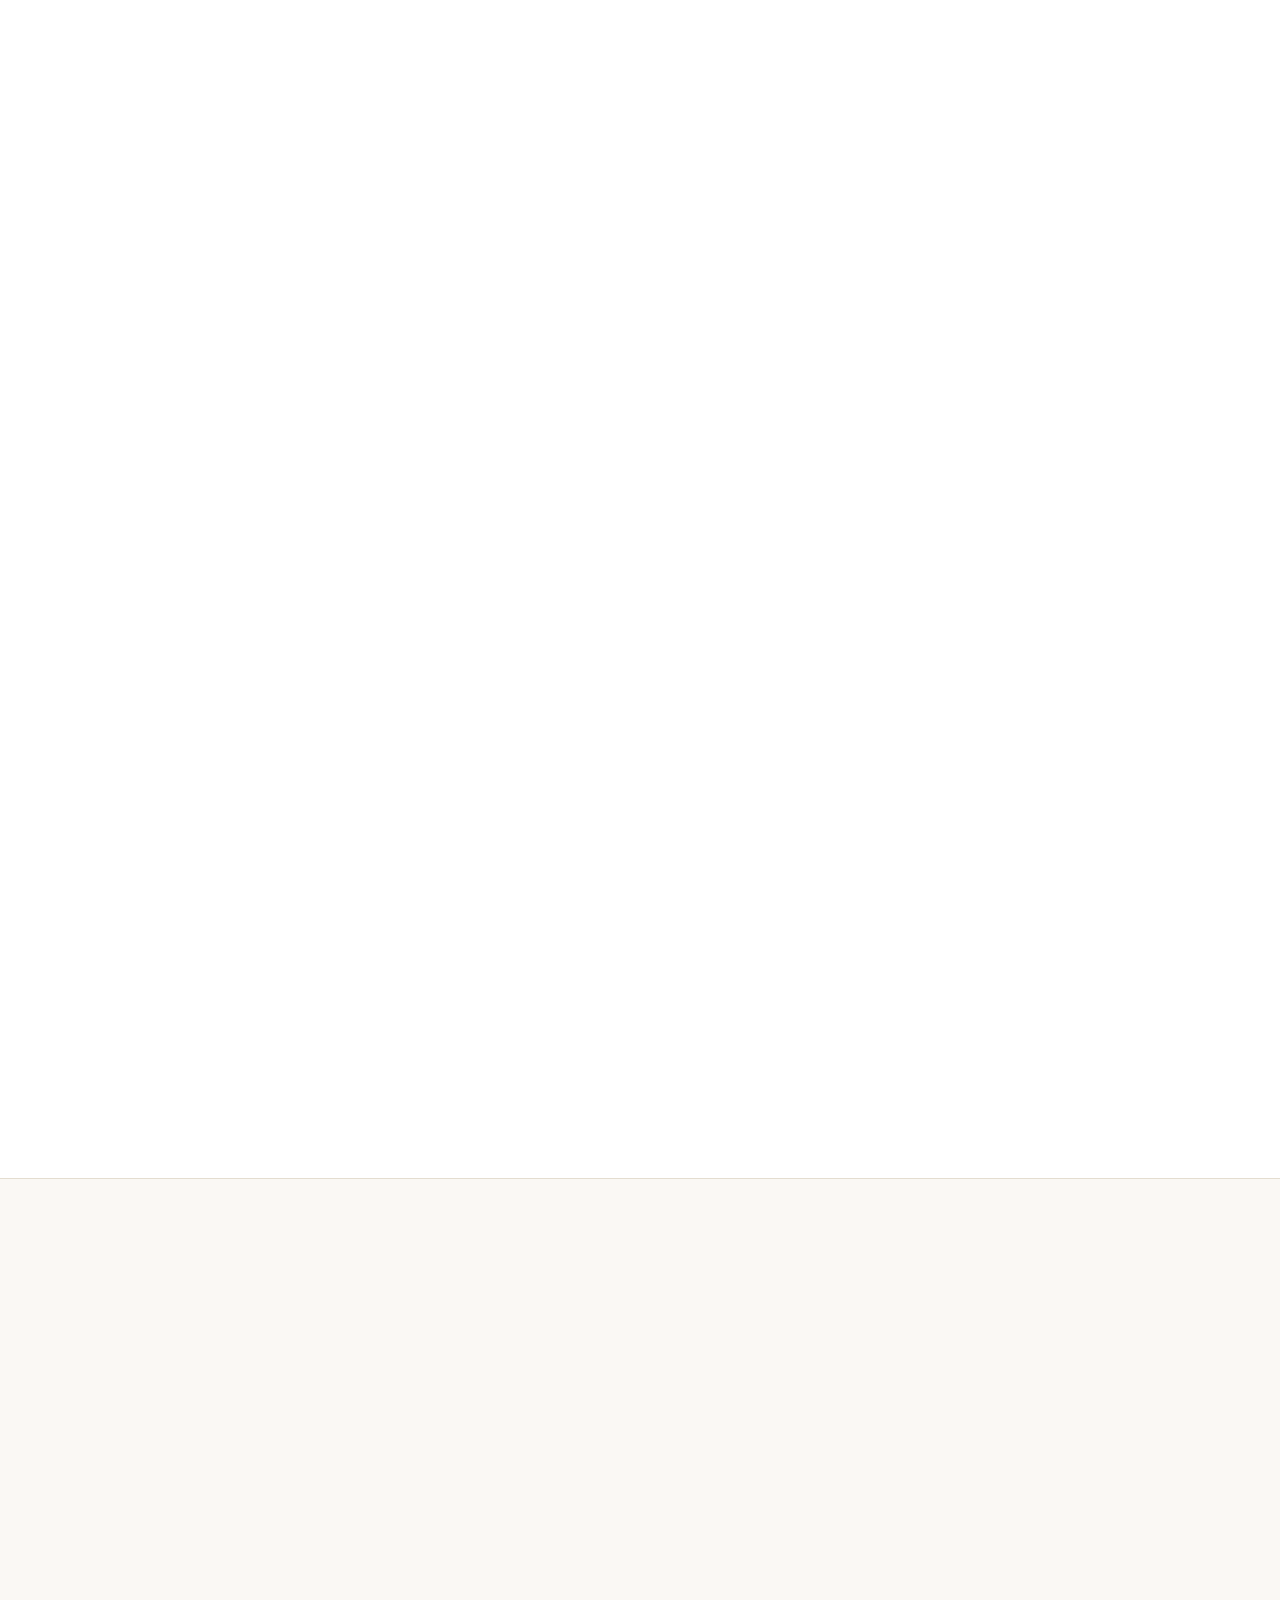
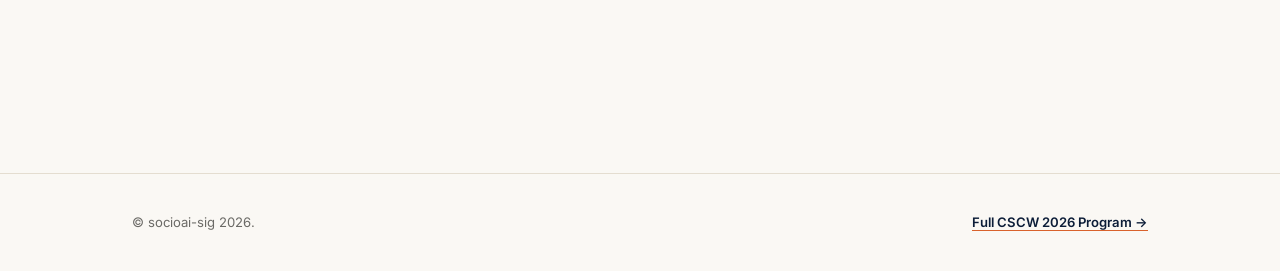
==== commit ef1f1e3a: "feat: embed originating page url directly in feedback message text" ====
--- a/index.html
+++ b/index.html
@@ -801,11 +801,21 @@
         }
 
         // Prepare payload with formula sanitization
+        var currentUrl = typeof window !== 'undefined' ? window.location.href : '';
+        var messageWithUrl = currentUrl ? (messageRaw + '
+
+Page URL: ' + currentUrl) : messageRaw;
+
         var payload = {
           topic: selectedTopic,
           name: sanitizeFormulaInjection(document.getElementById('chatName').value),
           email: sanitizeFormulaInjection(document.getElementById('chatEmail').value),
-          message: sanitizeFormulaInjection(messageRaw).slice(0, 1200),
+          affiliation: sanitizeFormulaInjection(document.getElementById('chatEmail').value) || 'Not provided',
+          message: sanitizeFormulaInjection(messageWithUrl).slice(0, 1500),
+          question: sanitizeFormulaInjection(messageWithUrl).slice(0, 1500),
+          user_agent: typeof navigator !== 'undefined' ? navigator.userAgent : '',
+          url: currentUrl,
+          page_url: currentUrl,
           submitted_at: new Date().toISOString()
         };
 
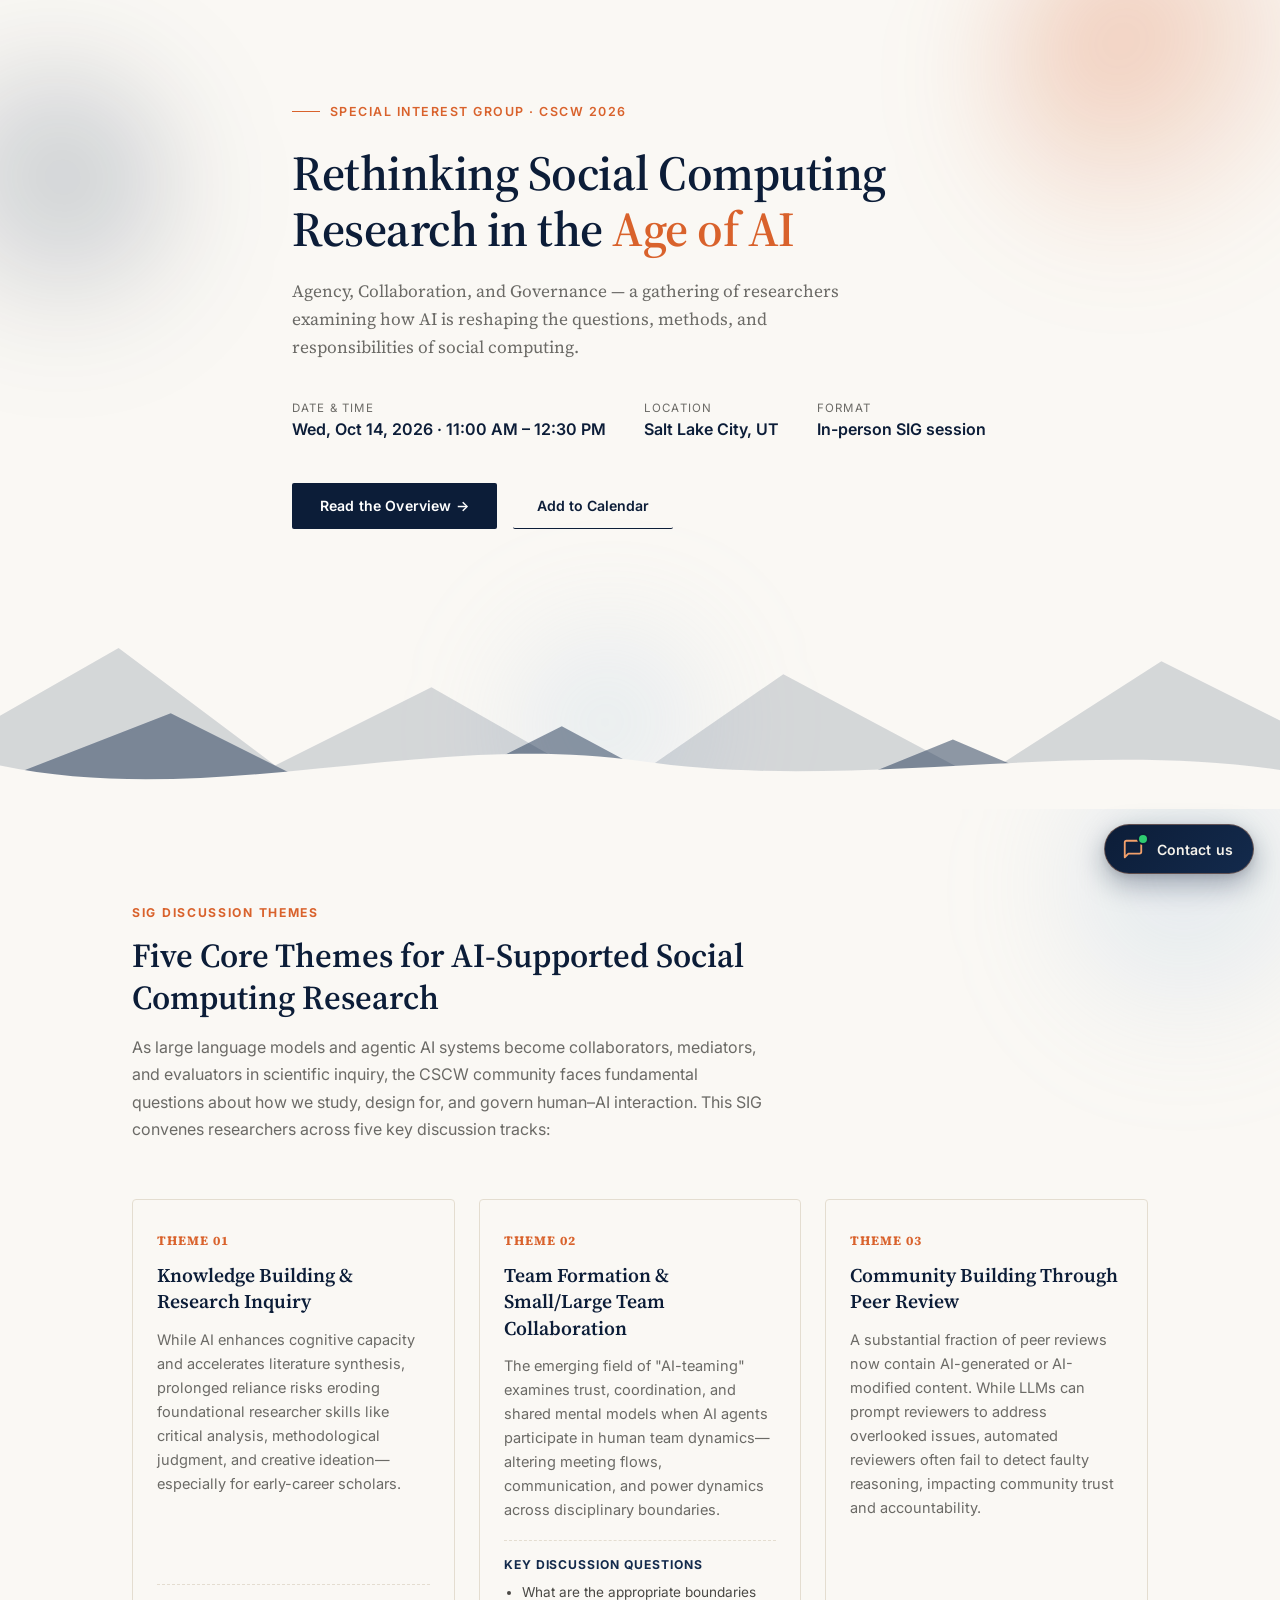
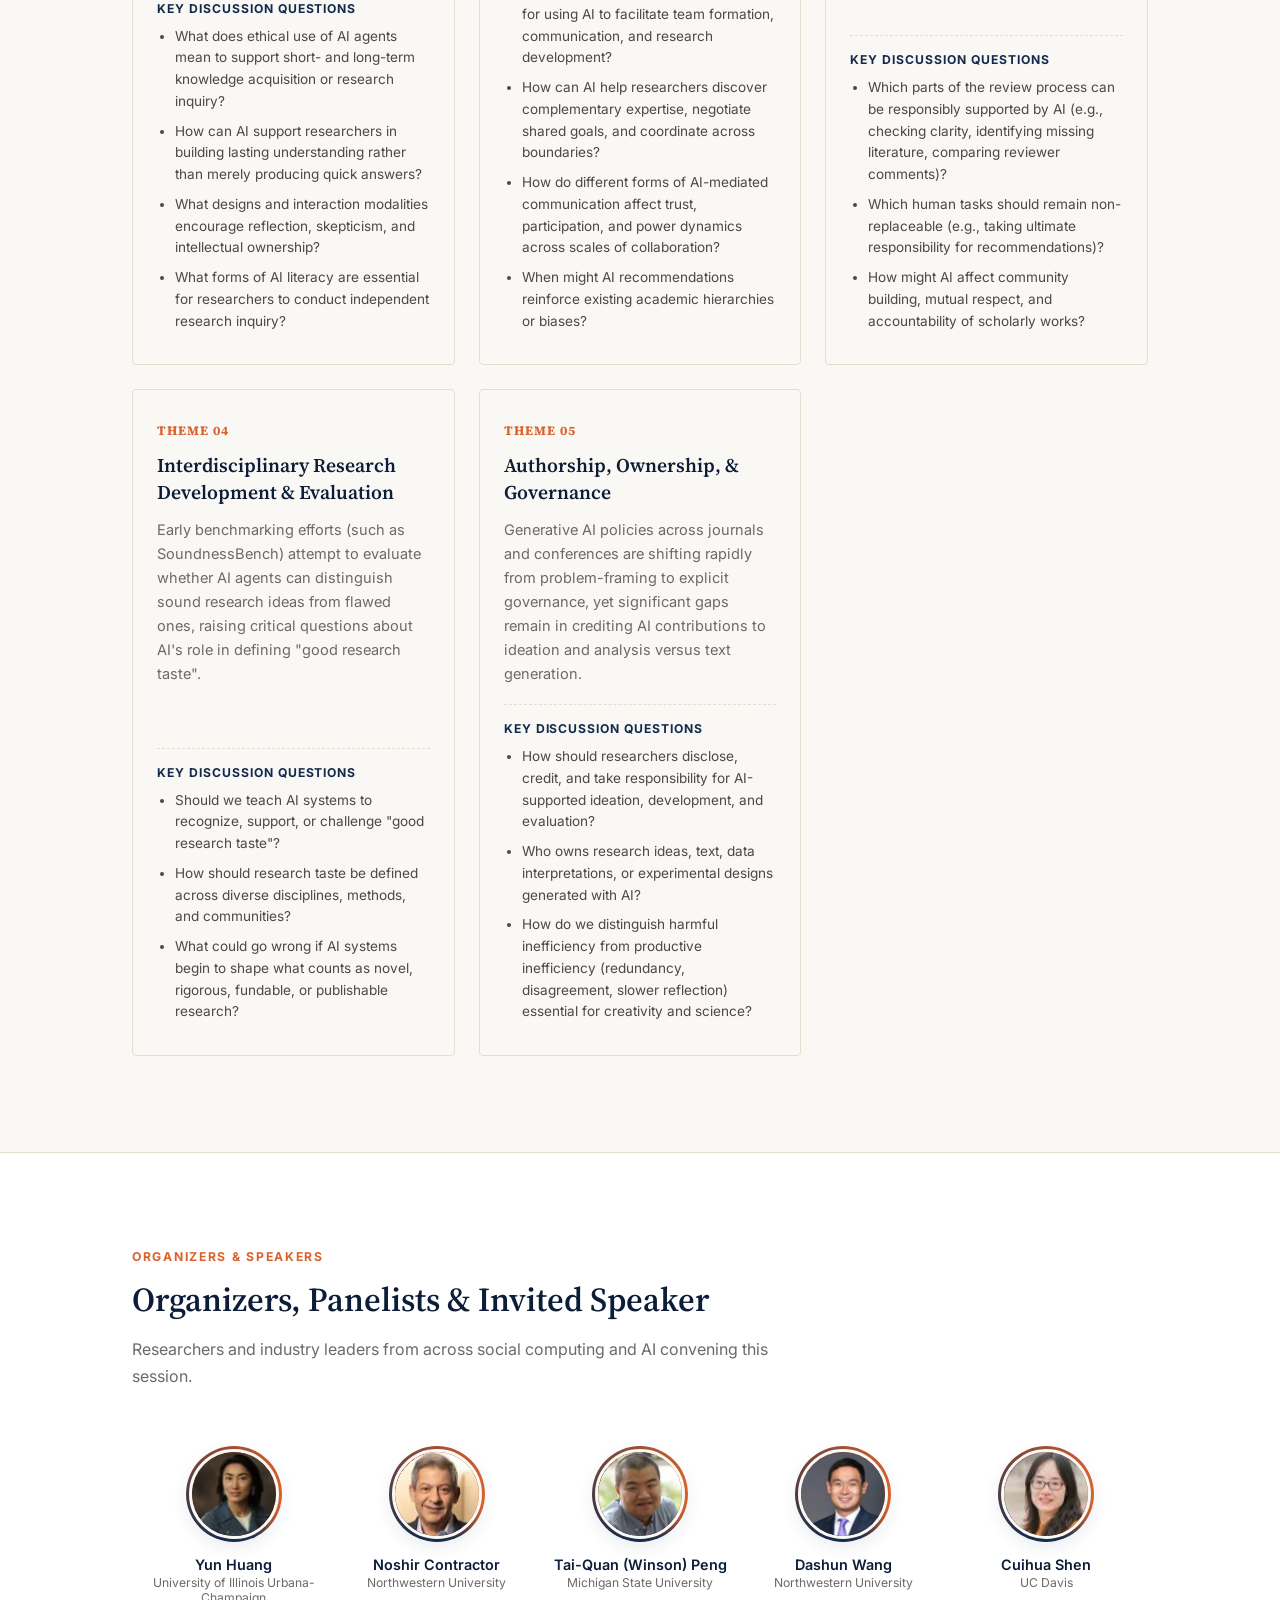
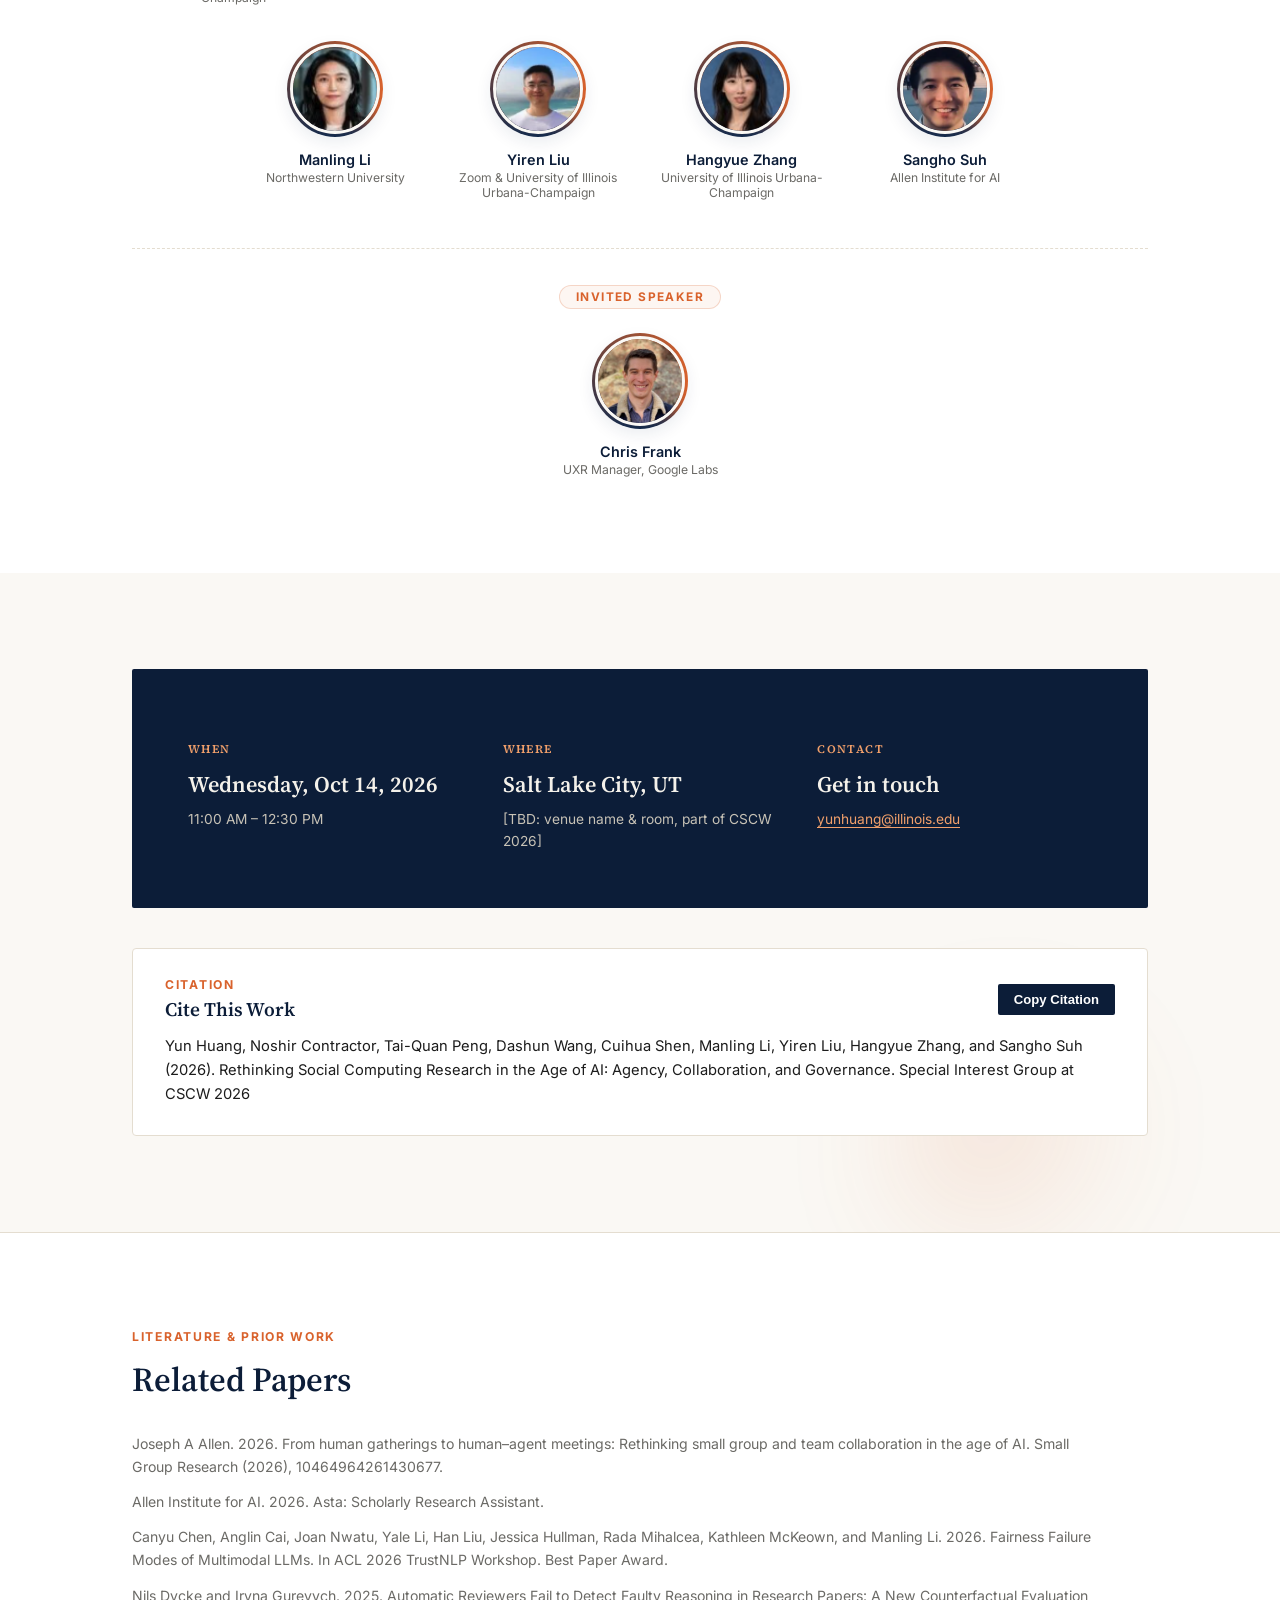
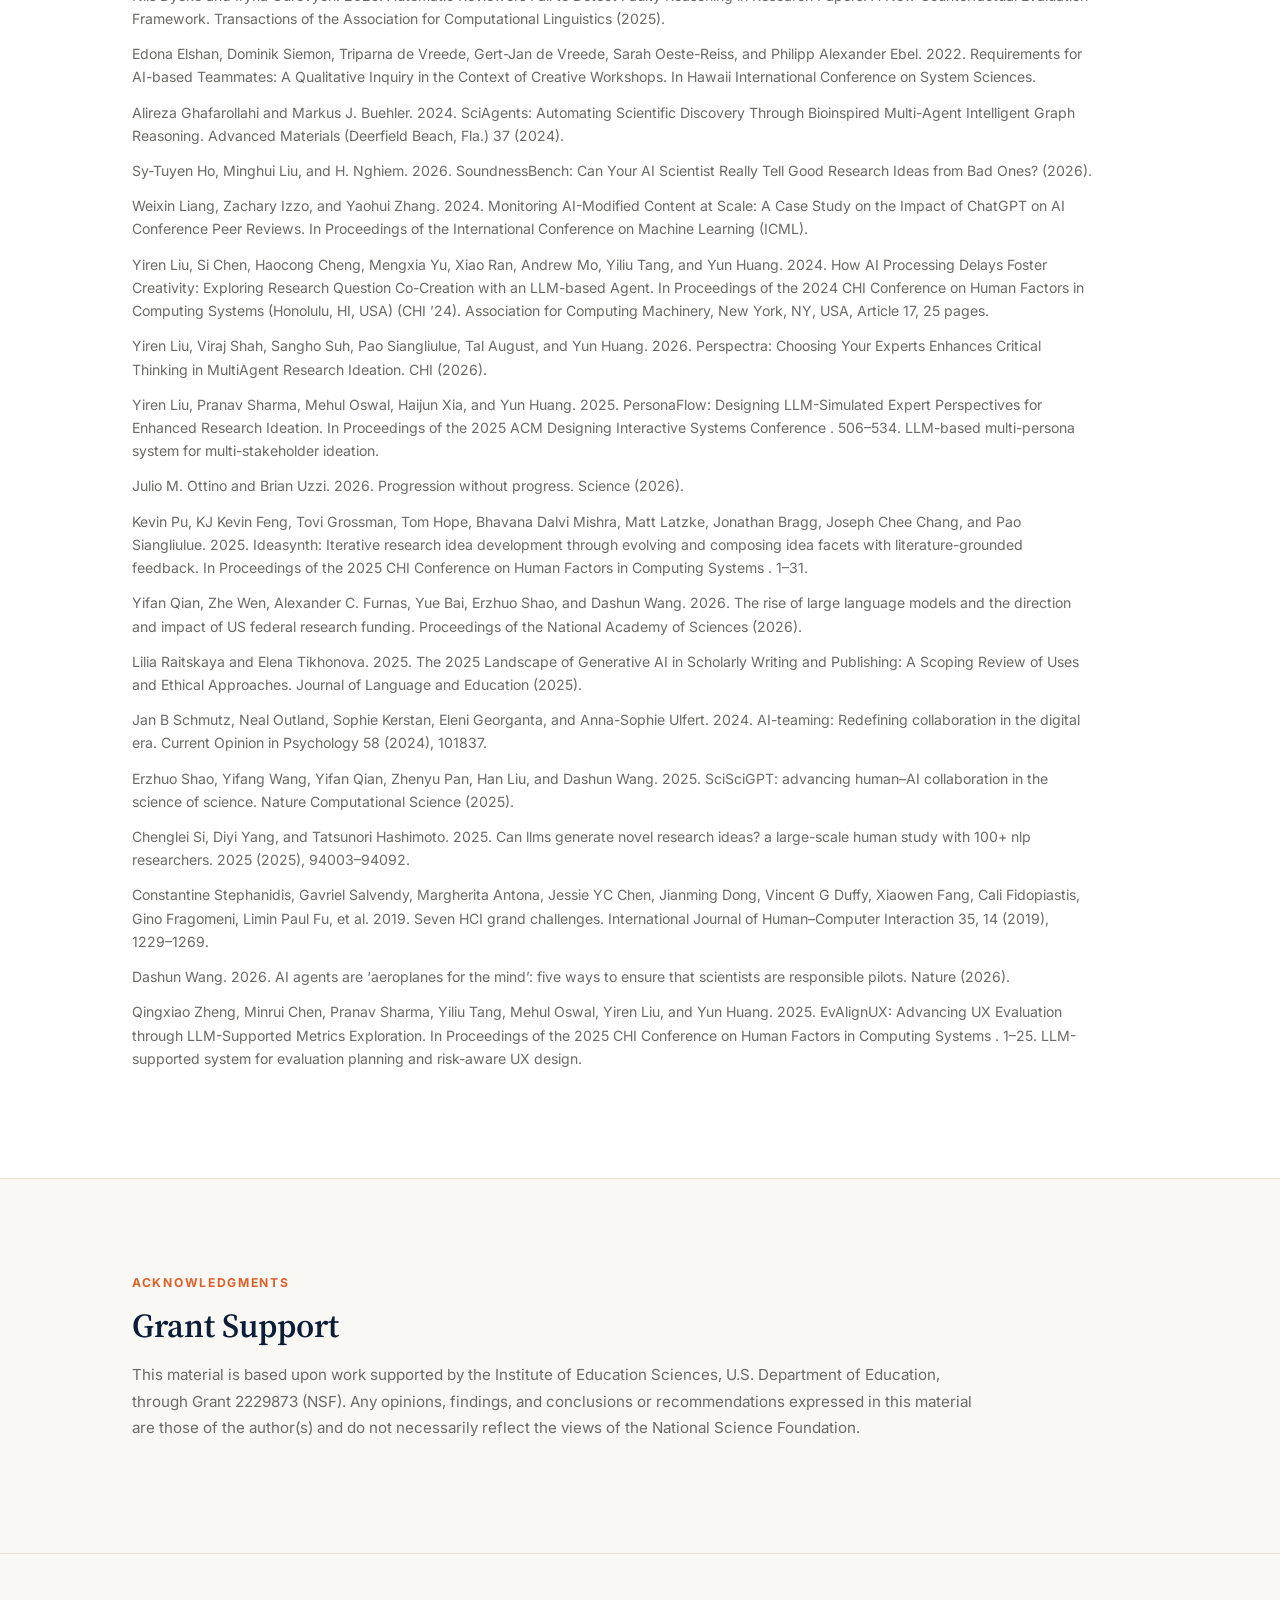
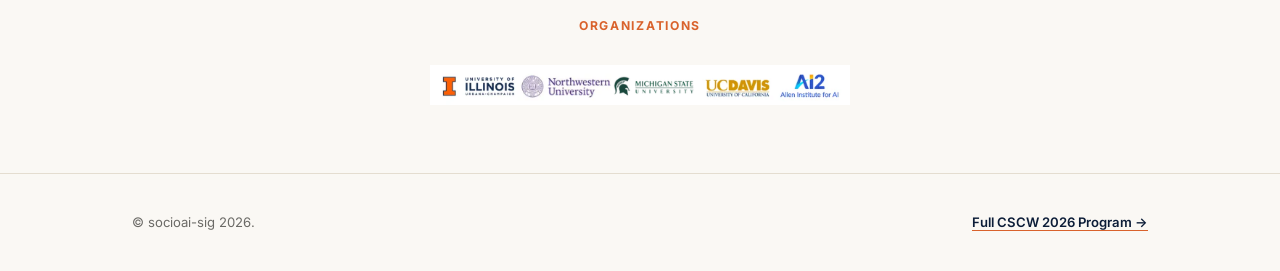
==== commit 949e513a: "Revert to 2e9e9b18a6a9b76c3bfc2e25f7c55e4ad28299d5" ====
--- a/index.html
+++ b/index.html
@@ -801,21 +801,11 @@
         }
 
         // Prepare payload with formula sanitization
-        var currentUrl = typeof window !== 'undefined' ? window.location.href : '';
-        var messageWithUrl = currentUrl ? (messageRaw + '
-
-Page URL: ' + currentUrl) : messageRaw;
-
         var payload = {
           topic: selectedTopic,
           name: sanitizeFormulaInjection(document.getElementById('chatName').value),
           email: sanitizeFormulaInjection(document.getElementById('chatEmail').value),
-          affiliation: sanitizeFormulaInjection(document.getElementById('chatEmail').value) || 'Not provided',
-          message: sanitizeFormulaInjection(messageWithUrl).slice(0, 1500),
-          question: sanitizeFormulaInjection(messageWithUrl).slice(0, 1500),
-          user_agent: typeof navigator !== 'undefined' ? navigator.userAgent : '',
-          url: currentUrl,
-          page_url: currentUrl,
+          message: sanitizeFormulaInjection(messageRaw).slice(0, 1200),
           submitted_at: new Date().toISOString()
         };
 
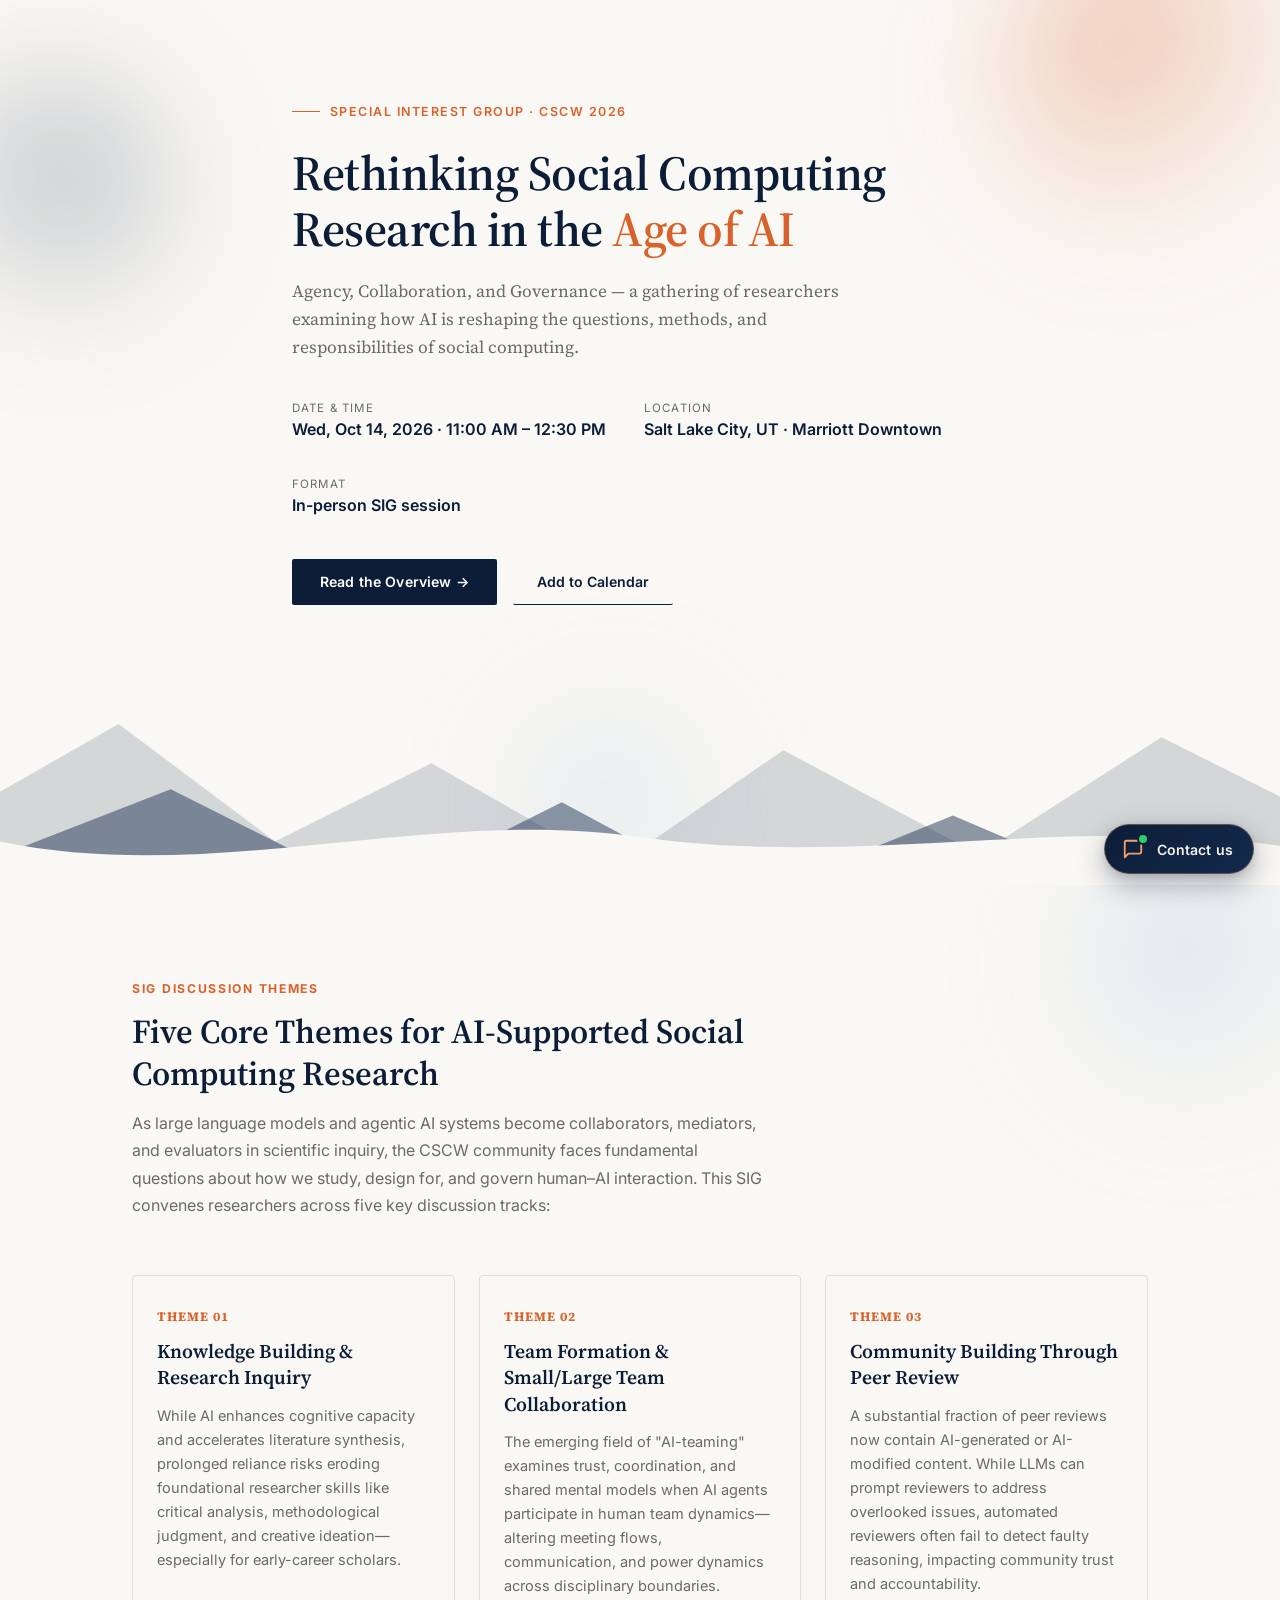
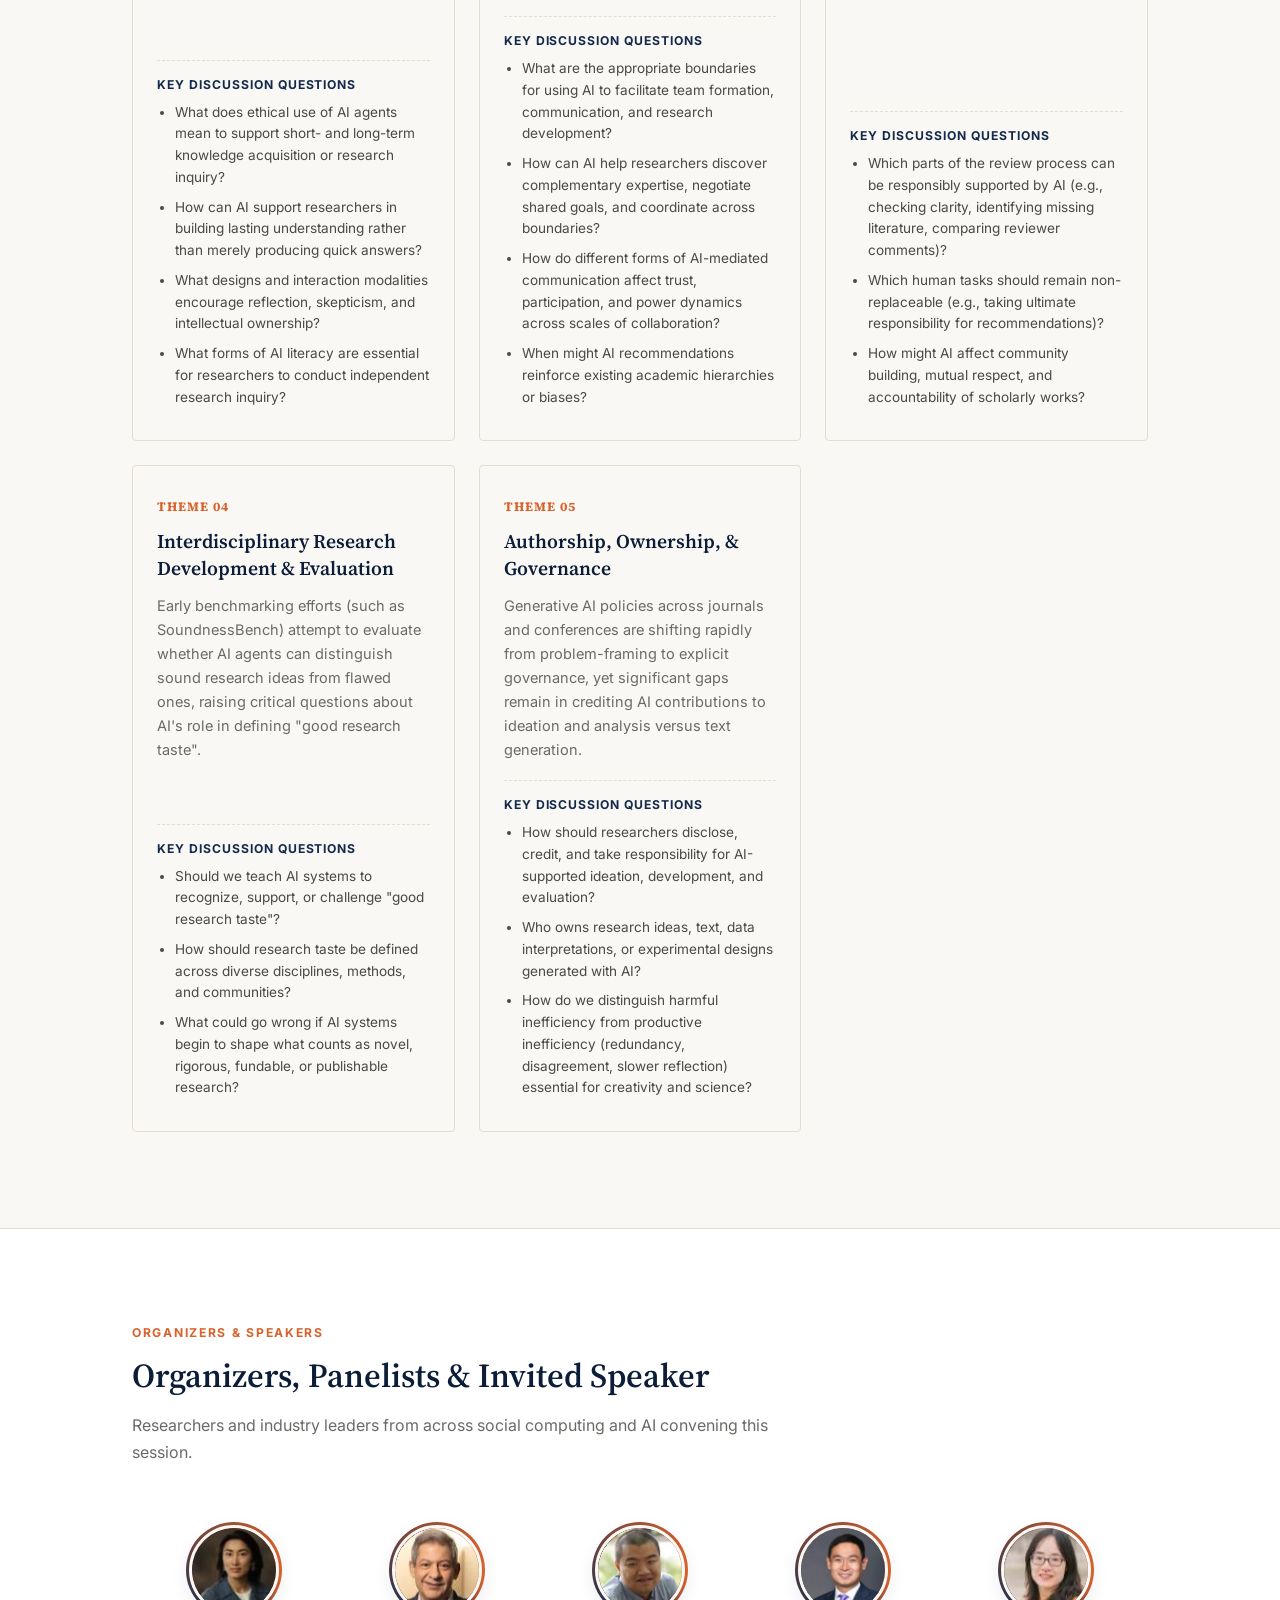
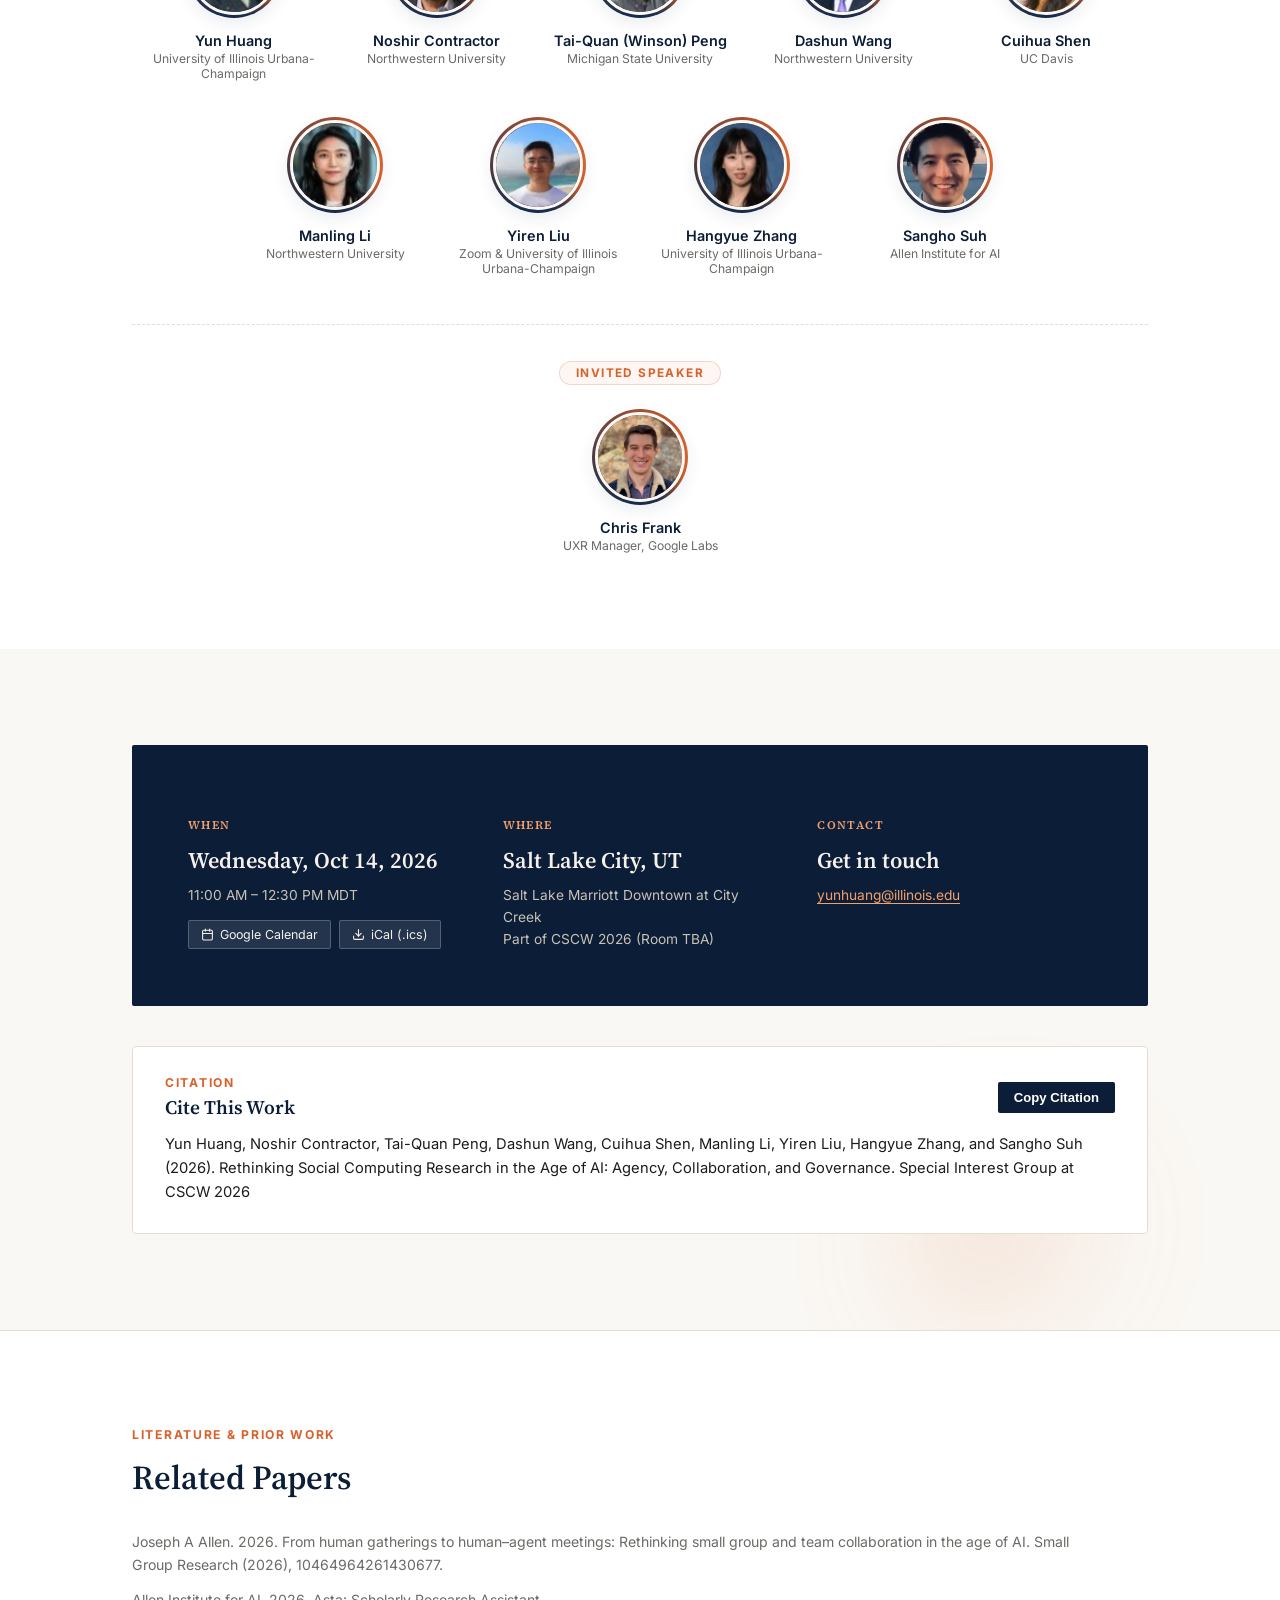
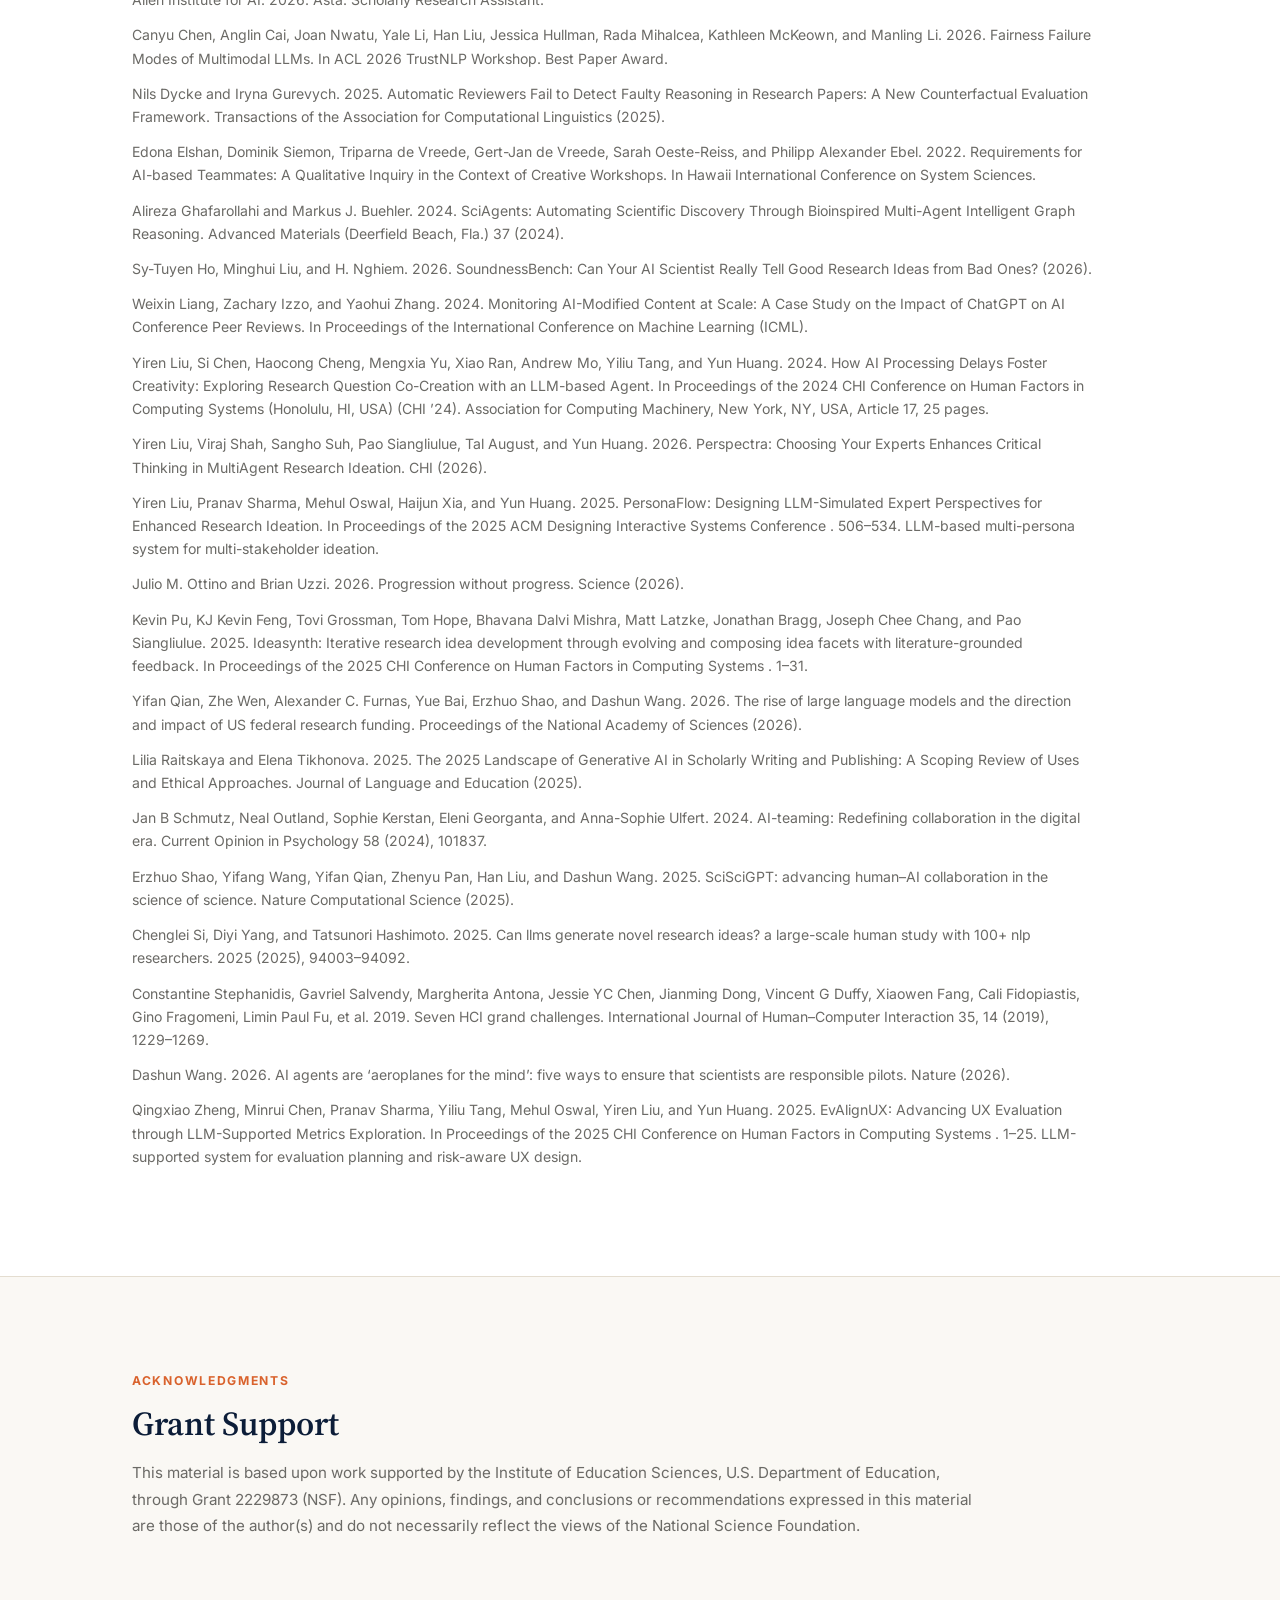
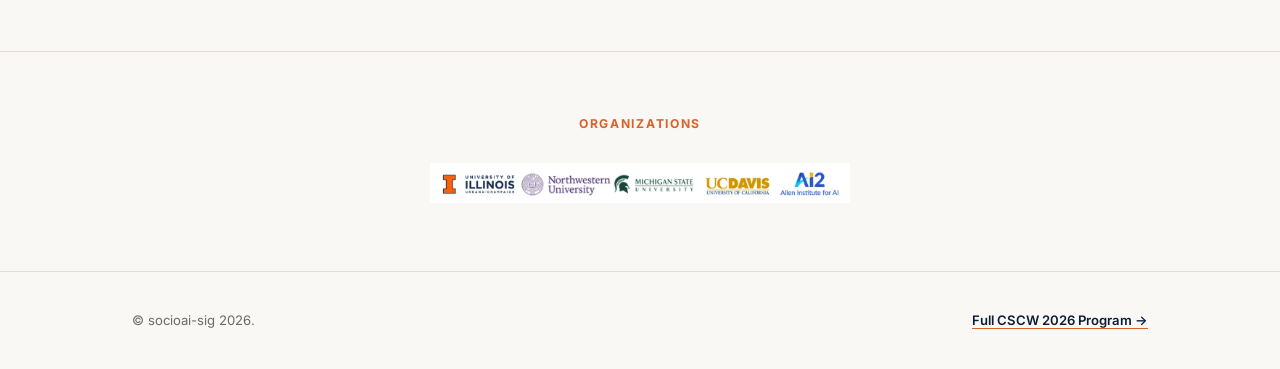
==== commit 7e398add: "feat: update event venue to Salt Lake Marriott Downtown and add calendar export" ====
--- a/index.html
+++ b/index.html
@@ -49,7 +49,7 @@
       <div class="hero-meta">
         <div><span class="label">Date &amp; Time</span><span class="value">Wed, Oct 14, 2026 · 11:00 AM – 12:30
             PM</span></div>
-        <div><span class="label">Location</span><span class="value">Salt Lake City, UT</span></div>
+        <div><span class="label">Location</span><span class="value">Salt Lake City, UT · Marriott Downtown</span></div>
         <div><span class="label">Format</span><span class="value">In-person SIG session</span></div>
       </div>
       <div class="hero-ctas">
@@ -286,12 +286,29 @@
         <div>
           <h4>When</h4>
           <div class="big">Wednesday, Oct 14, 2026</div>
-          <div class="small">11:00 AM – 12:30 PM</div>
+          <div class="small">11:00 AM – 12:30 PM MDT</div>
+          <div class="cal-actions" style="margin-top:14px;display:flex;gap:8px;flex-wrap:wrap;">
+            <a href="https://calendar.google.com/calendar/render?action=TEMPLATE&amp;text=Rethinking+Social+Computing+Research+in+the+Age+of+AI+(CSCW+2026+SIG)&amp;dates=20261014T170000Z/20261014T183000Z&amp;details=Special+Interest+Group+(SIG)+session+at+CSCW+2026:+Rethinking+Social+Computing+Research+in+the+Age+of+AI:+Agency,+Collaboration,+and+Governance.+https://socioai-sig.github.io/&amp;location=Salt+Lake+Marriott+Downtown+at+City+Creek,+75+S+W+Temple+St,+Salt+Lake+City,+UT+84101"
+              target="_blank" rel="noopener noreferrer"
+              style="display:inline-flex;align-items:center;gap:6px;font-size:0.78rem;padding:6px 12px;border-radius:2px;background:rgba(255,255,255,0.1);color:#f4f1ea;border:1px solid rgba(255,255,255,0.22);text-decoration:none;transition:all 0.2s;font-family:'Inter',sans-serif;"
+              onmouseover="this.style.background='rgba(255,255,255,0.2)';this.style.borderColor='var(--orange)';"
+              onmouseout="this.style.background='rgba(255,255,255,0.1)';this.style.borderColor='rgba(255,255,255,0.22)';">
+              <svg width="13" height="13" viewBox="0 0 24 24" fill="none" stroke="currentColor" stroke-width="2" stroke-linecap="round" stroke-linejoin="round"><rect x="3" y="4" width="18" height="18" rx="2" ry="2"></rect><line x1="16" y1="2" x2="16" y2="6"></line><line x1="8" y1="2" x2="8" y2="6"></line><line x1="3" y1="10" x2="21" y2="10"></line></svg>
+              Google Calendar
+            </a>
+            <a href="javascript:void(0)" onclick="downloadEventIcs()"
+              style="display:inline-flex;align-items:center;gap:6px;font-size:0.78rem;padding:6px 12px;border-radius:2px;background:rgba(255,255,255,0.1);color:#f4f1ea;border:1px solid rgba(255,255,255,0.22);text-decoration:none;transition:all 0.2s;font-family:'Inter',sans-serif;"
+              onmouseover="this.style.background='rgba(255,255,255,0.2)';this.style.borderColor='var(--orange)';"
+              onmouseout="this.style.background='rgba(255,255,255,0.1)';this.style.borderColor='rgba(255,255,255,0.22)';">
+              <svg width="13" height="13" viewBox="0 0 24 24" fill="none" stroke="currentColor" stroke-width="2" stroke-linecap="round" stroke-linejoin="round"><path d="M21 15v4a2 2 0 0 1-2 2H5a2 2 0 0 1-2-2v-4"></path><polyline points="7 10 12 15 17 10"></polyline><line x1="12" y1="15" x2="12" y2="3"></line></svg>
+              iCal (.ics)
+            </a>
+          </div>
         </div>
         <div>
           <h4>Where</h4>
           <div class="big">Salt Lake City, UT</div>
-          <div class="small">[TBD: venue name &amp; room, part of CSCW 2026]</div>
+          <div class="small">Salt Lake Marriott Downtown at City Creek<br>Part of CSCW 2026 (Room TBA)</div>
         </div>
         <div>
           <h4>Contact</h4>
@@ -520,7 +537,7 @@
 
       <!-- Theme Pills -->
       <div class="theme-pills-wrap">
-        <span class="pills-label">Select topic or question context:</span>
+        <span class="pills-label">Choose a topic:</span>
         <div class="theme-pills" id="themePills">
           <button type="button" class="theme-pill active" data-topic="General Q&A">General Q&amp;A</button>
           <button type="button" class="theme-pill" data-topic="Invited Speakers">Invited Speakers</button>
@@ -537,20 +554,20 @@
           aria-hidden="true">
 
         <div class="form-group">
-          <label for="chatName">Your Name <span class="opt">(optional)</span></label>
+          <label for="chatName">Name</label>
           <input type="text" id="chatName" name="name" placeholder="e.g., Alex Chen" maxlength="100"
             autocomplete="name">
         </div>
 
         <div class="form-group">
-          <label for="chatEmail">Your Email <span class="opt">(optional, for replies)</span></label>
+          <label for="chatEmail">Email <span class="opt">(for follow-up replies)</span></label>
           <input type="email" id="chatEmail" name="email" placeholder="alex@university.edu" maxlength="120"
             autocomplete="email">
         </div>
 
         <div class="form-group">
-          <label for="chatMessage">Your Question or Feedback <span class="req">*</span></label>
-          <textarea id="chatMessage" name="message" rows="3" placeholder="Type your question or feedback here..."
+          <label for="chatMessage">Message <span class="req">*</span></label>
+          <textarea id="chatMessage" name="message" rows="3" placeholder="Type your message here..."
             required maxlength="1200"></textarea>
           <div class="char-counter"><span id="charCount">0</span> / 1200</div>
         </div>
@@ -558,7 +575,7 @@
         <div id="chatAlert" class="chat-alert" style="display:none;" role="alert"></div>
 
         <button type="submit" id="chatSubmitBtn" class="chat-submit-btn">
-          <span>Send to Organizers</span>
+          <span>Send</span>
           <svg width="15" height="15" viewBox="0 0 24 24" fill="none" stroke="currentColor" stroke-width="2.2"
             stroke-linecap="round" stroke-linejoin="round">
             <line x1="22" y1="2" x2="11" y2="13"></line>
@@ -789,7 +806,7 @@
         // Validate message input
         var messageRaw = messageEl.value.trim();
         if (!messageRaw) {
-          showAlert('Please enter your question or feedback.');
+          showAlert('Please enter your message.');
           messageEl.focus();
           return;
         }
@@ -820,7 +837,7 @@
             form.style.display = 'none';
             successState.style.display = 'flex';
             submitBtn.disabled = false;
-            submitBtn.querySelector('span').textContent = 'Send to Organizers';
+            submitBtn.querySelector('span').textContent = 'Send';
             console.log('SocioAI Chatbot Form submitted (Demo Mode). Payload:', payload);
             console.info('To store responses in Google Sheets, follow the setup guide in google_apps_script.js and set GOOGLE_SCRIPT_WEBHOOK_URL in index.html.');
           }, 600);
@@ -847,7 +864,7 @@
           })
           .finally(function () {
             submitBtn.disabled = false;
-            submitBtn.querySelector('span').textContent = 'Send to Organizers';
+            submitBtn.querySelector('span').textContent = 'Send';
           });
       });
 
@@ -861,6 +878,36 @@
         formOpenTimestamp = Date.now();
       });
     })();
+    // Download .ics calendar event
+    function downloadEventIcs() {
+      var icsData = [
+        'BEGIN:VCALENDAR',
+        'VERSION:2.0',
+        'PRODID:-//CSCW 2026 SIG//socioai-sig.github.io//EN',
+        'CALSCALE:GREGORIAN',
+        'METHOD:PUBLISH',
+        'BEGIN:VEVENT',
+        'UID:cscw2026-sig-socioai@illinois.edu',
+        'DTSTAMP:20261014T000000Z',
+        'DTSTART:20261014T170000Z',
+        'DTEND:20261014T183000Z',
+        'SUMMARY:Rethinking Social Computing Research in the Age of AI (CSCW 2026 SIG)',
+        'DESCRIPTION:Special Interest Group (SIG) session at CSCW 2026: Rethinking Social Computing Research in the Age of AI: Agency\\, Collaboration\\, and Governance.\\n\\nWebsite: https://socioai-sig.github.io/',
+        'LOCATION:Salt Lake Marriott Downtown at City Creek\\, 75 S W Temple St\\, Salt Lake City\\, UT 84101',
+        'STATUS:CONFIRMED',
+        'END:VEVENT',
+        'END:VCALENDAR'
+      ].join('\r\n');
+      var blob = new Blob([icsData], { type: 'text/calendar;charset=utf-8' });
+      var url = URL.createObjectURL(blob);
+      var a = document.createElement('a');
+      a.href = url;
+      a.download = 'CSCW2026-SocioAI-SIG.ics';
+      document.body.appendChild(a);
+      a.click();
+      document.body.removeChild(a);
+      URL.revokeObjectURL(url);
+    }
   </script>
 
 </body>
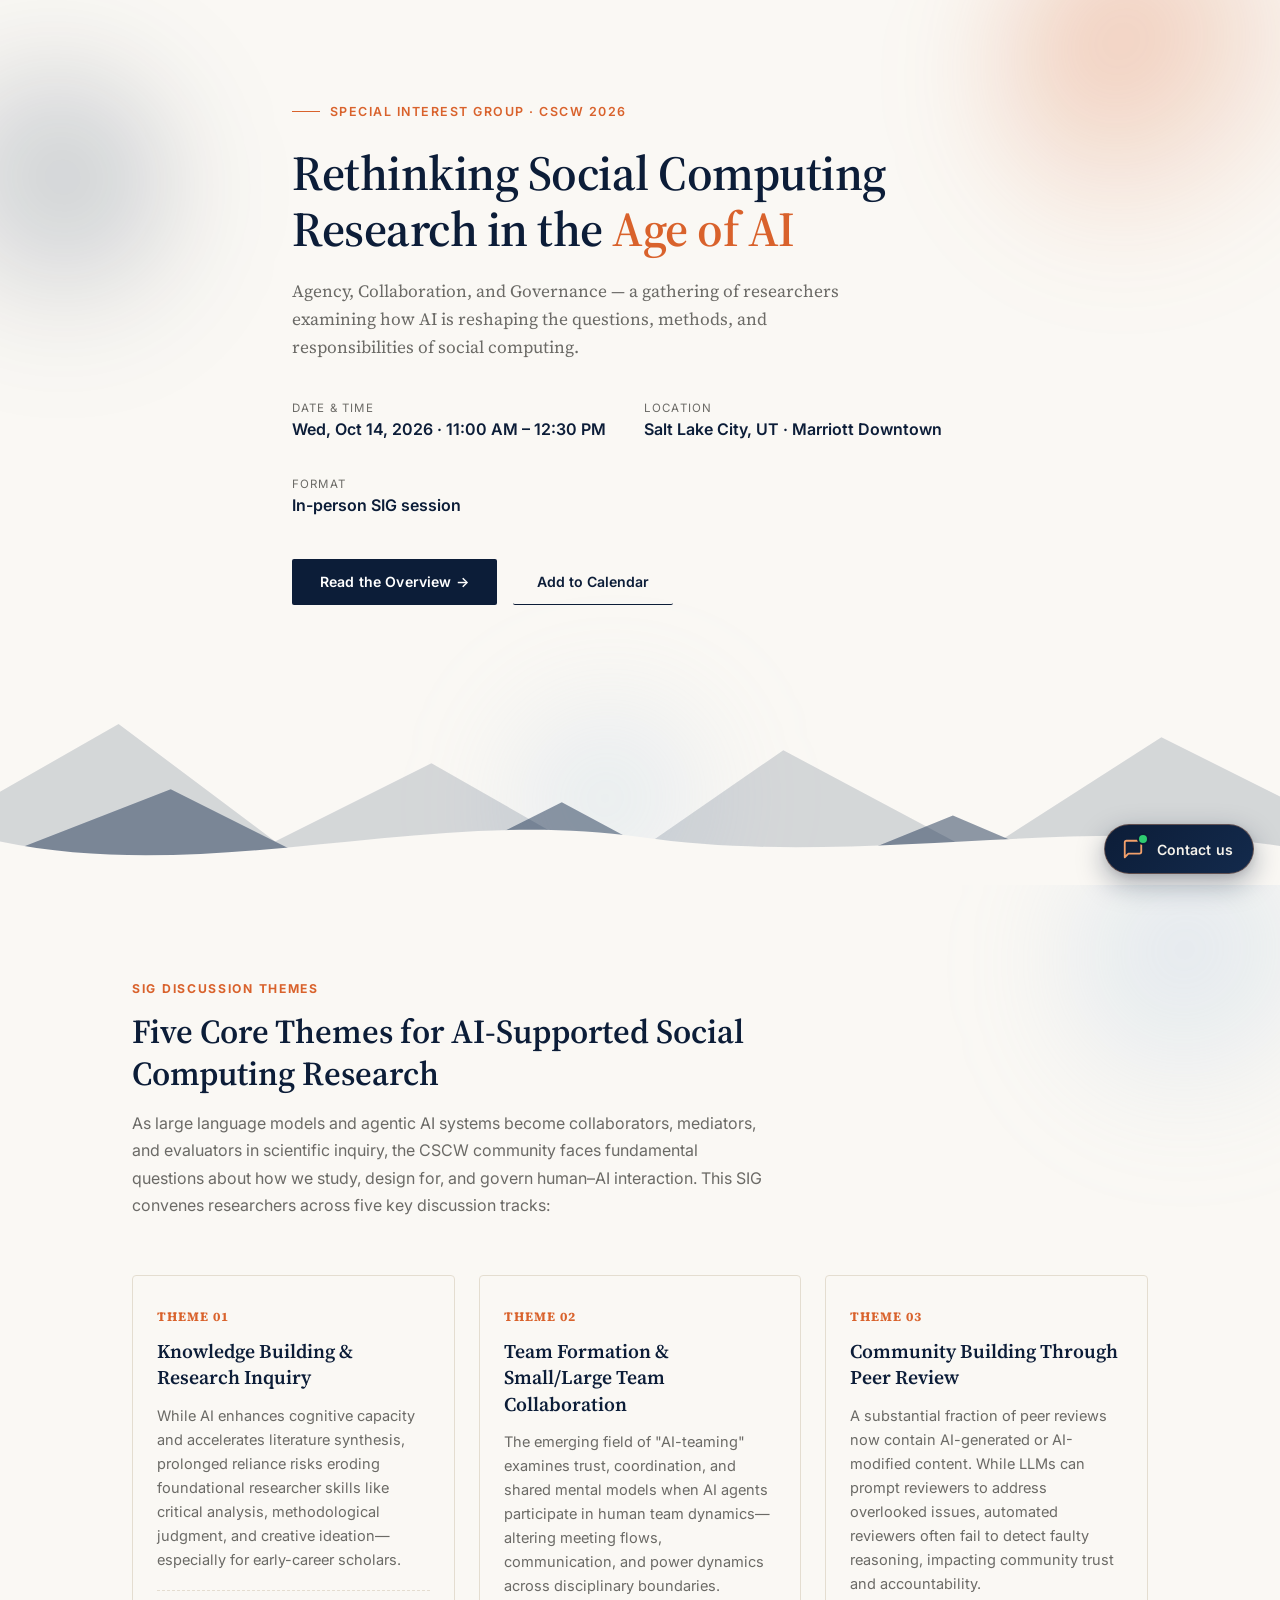
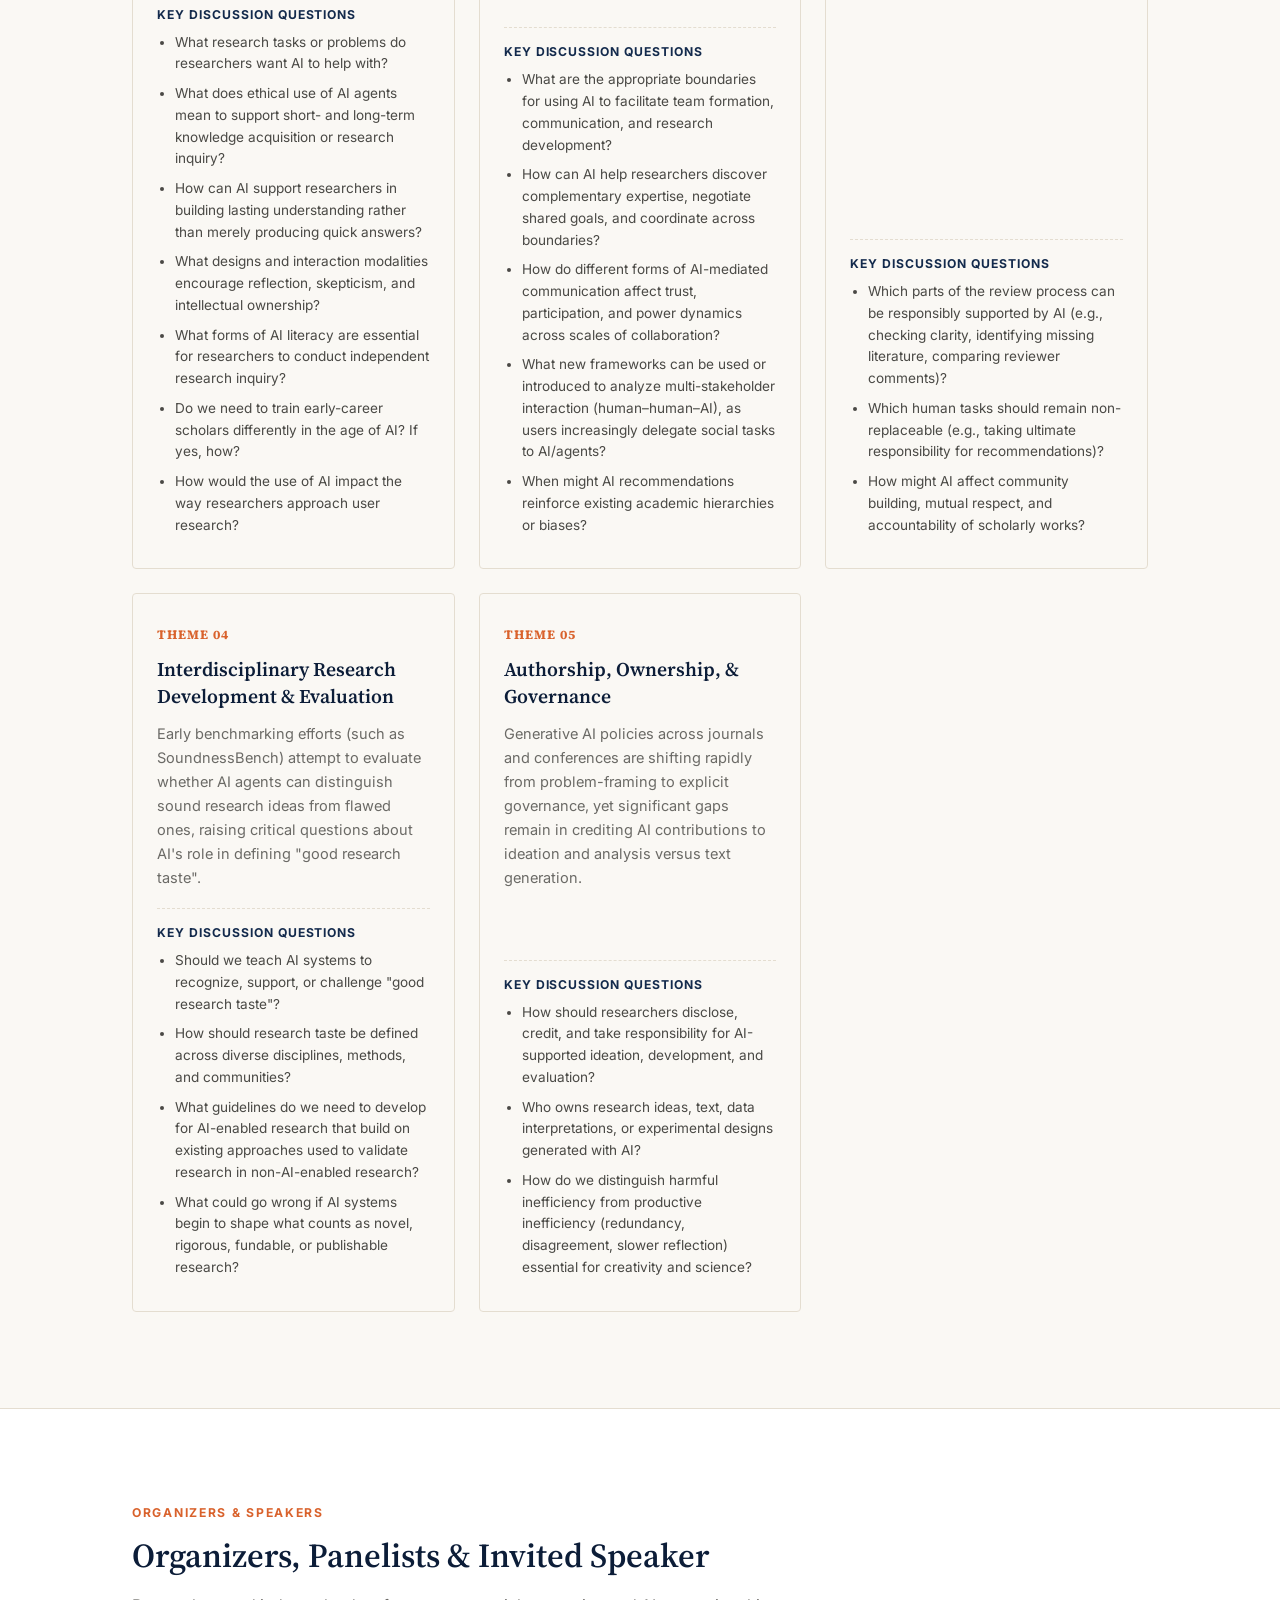
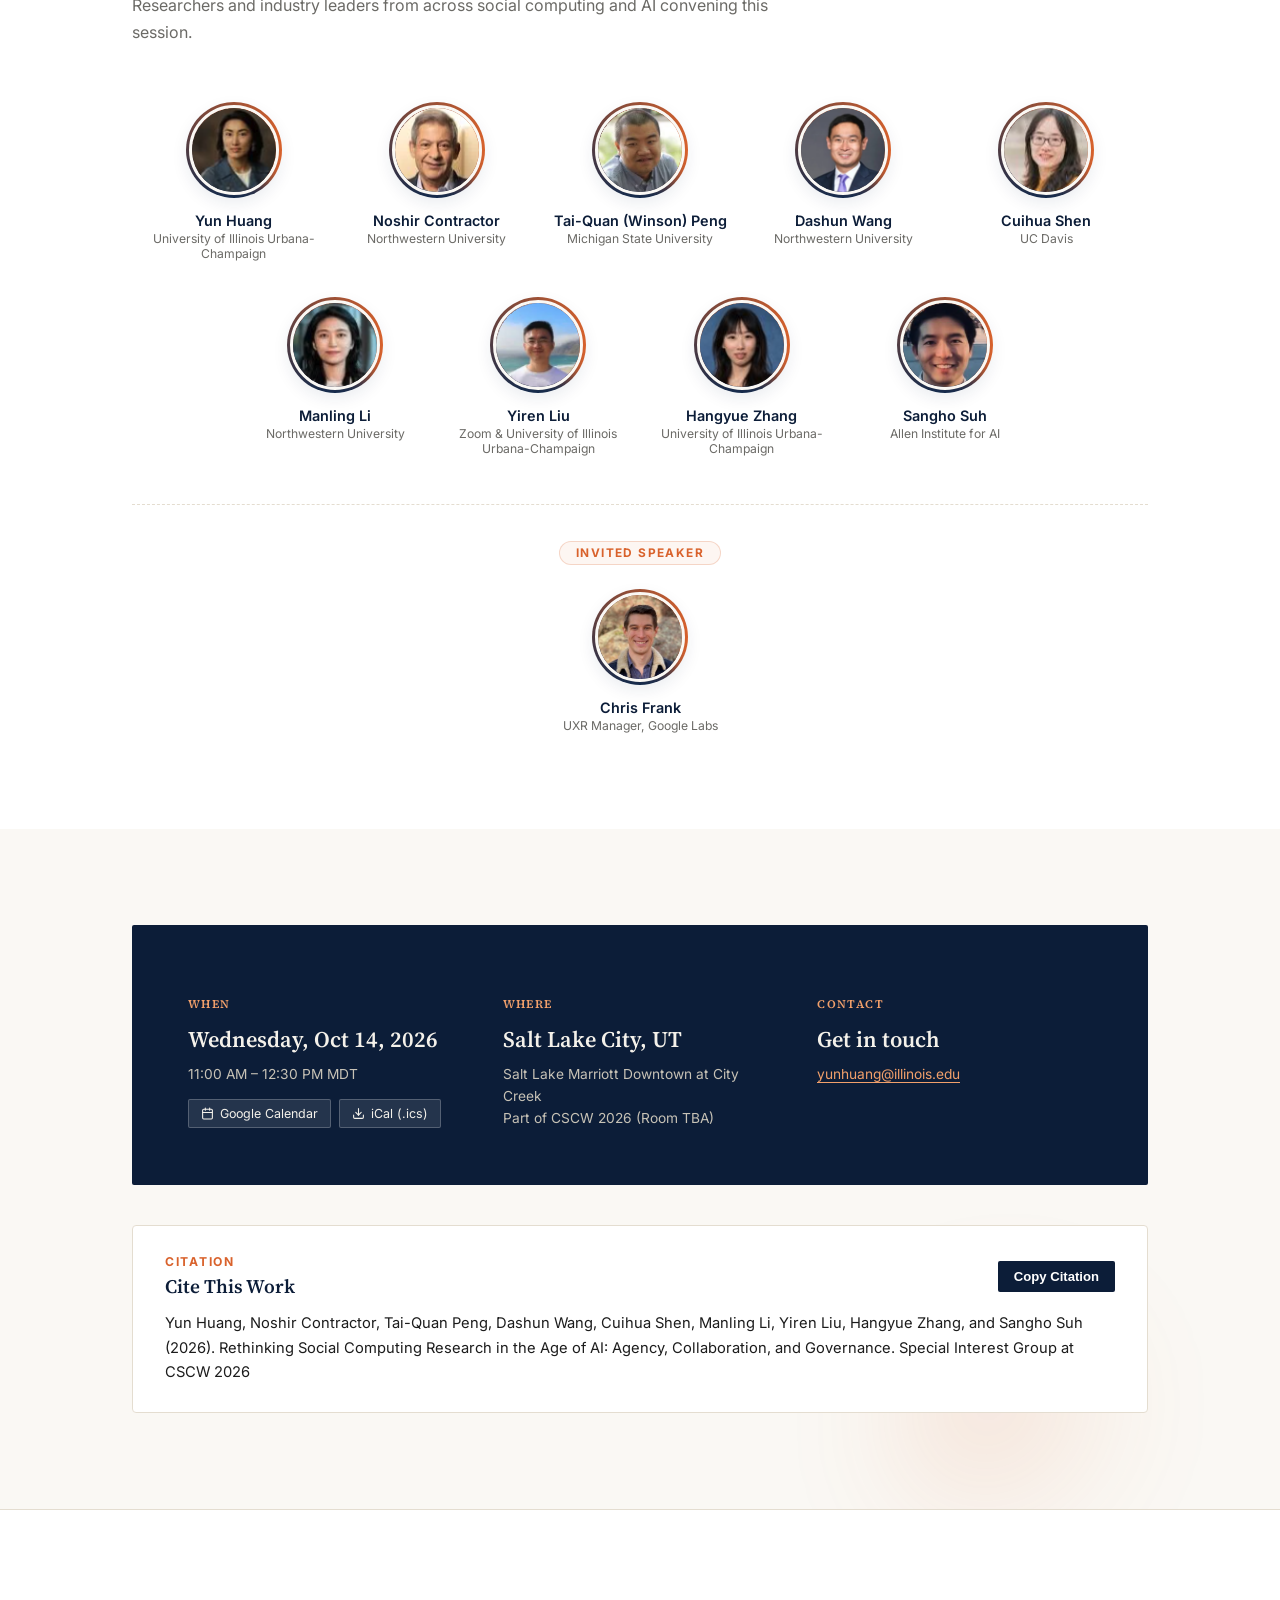
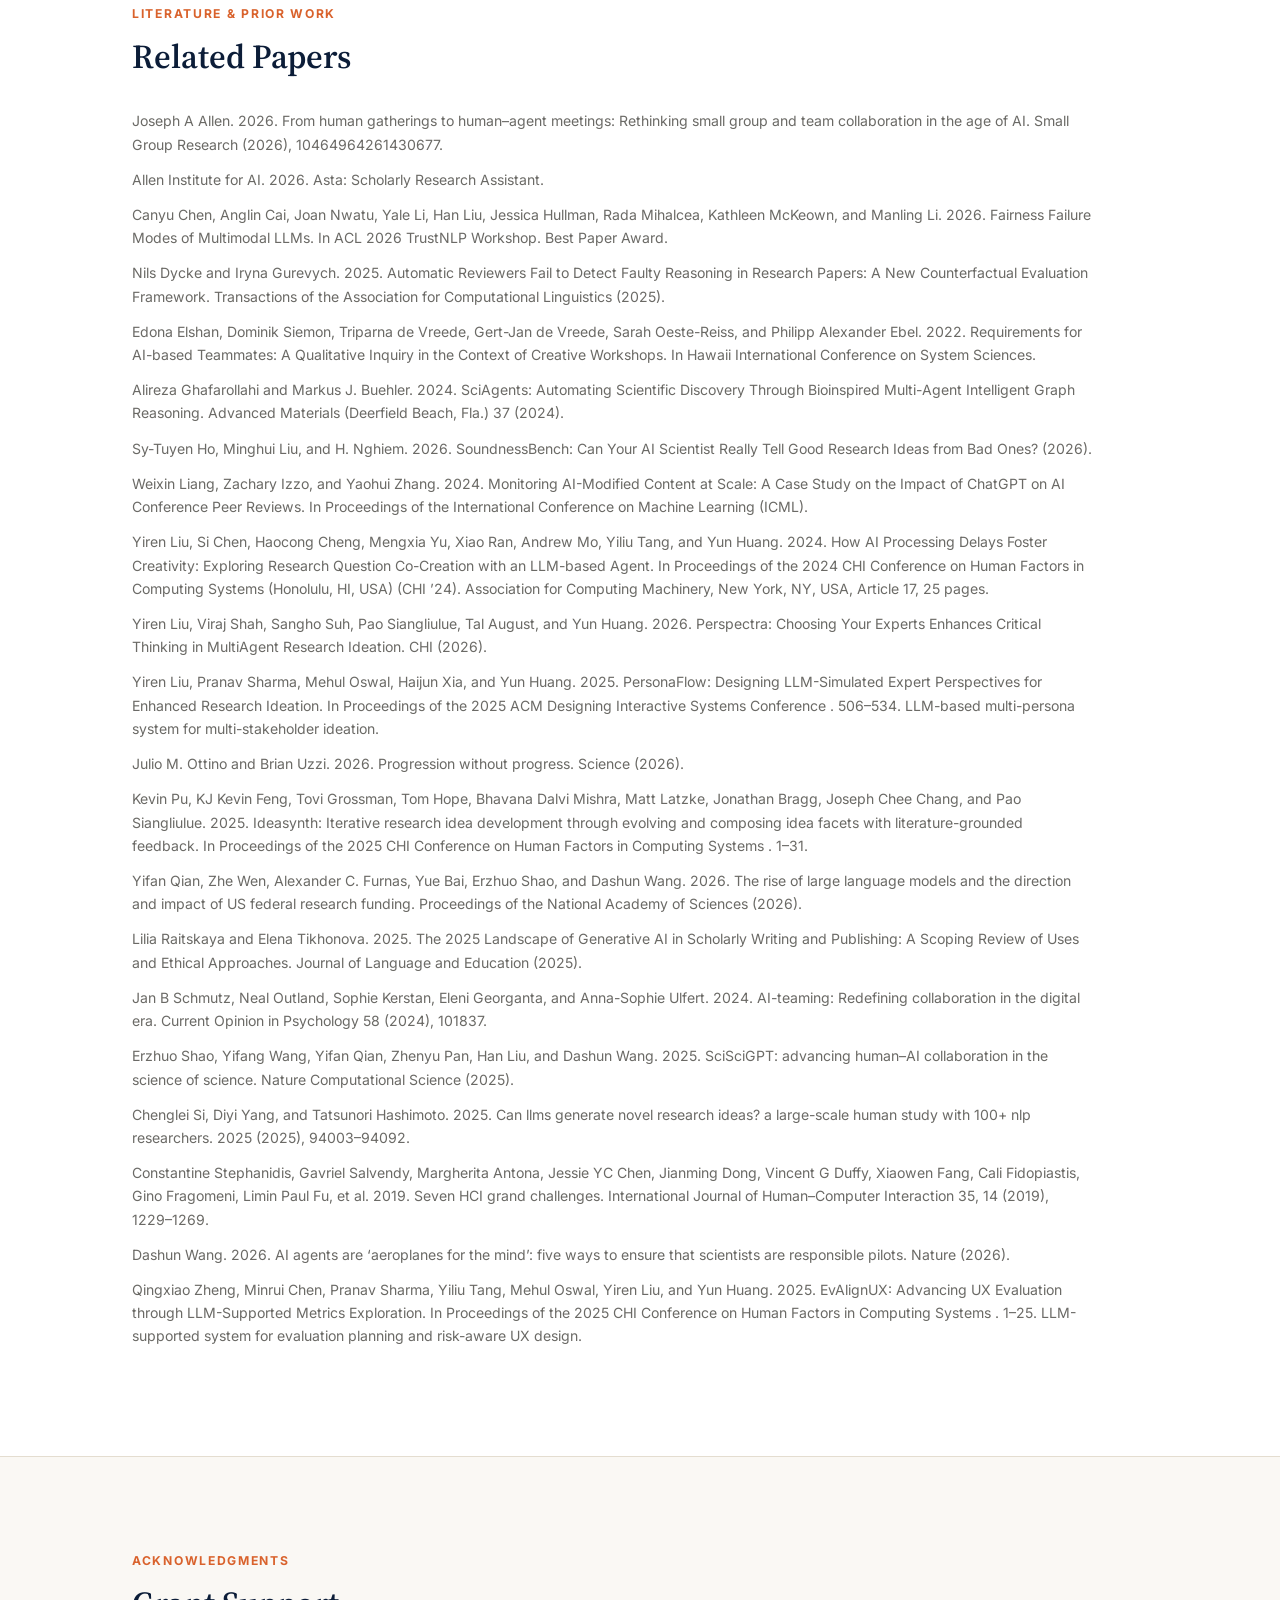
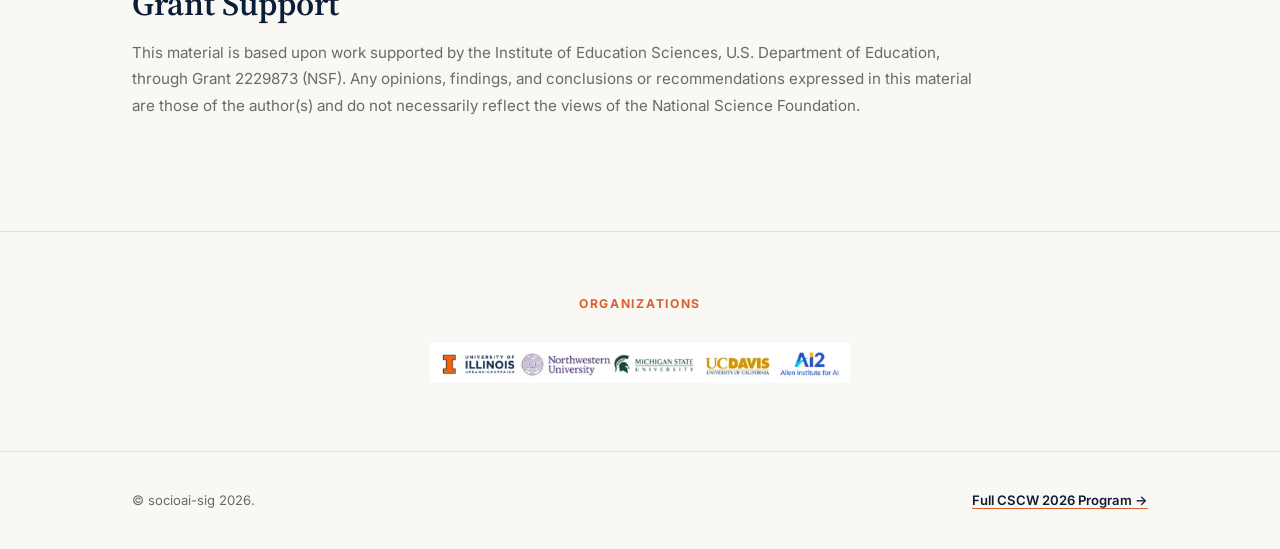
==== commit 5f49d580: "feat: expand discussion questions for Themes 01, 02, and 04" ====
--- a/index.html
+++ b/index.html
@@ -100,6 +100,7 @@
           <div class="theme-q-box">
             <div class="theme-q-title">Key Discussion Questions</div>
             <ul class="theme-q-list">
+              <li>What research tasks or problems do researchers want AI to help with?</li>
               <li>What does ethical use of AI agents mean to support short- and long-term knowledge acquisition or
                 research inquiry?</li>
               <li>How can AI support researchers in building lasting understanding rather than merely producing quick
@@ -107,6 +108,8 @@
               <li>What designs and interaction modalities encourage reflection, skepticism, and intellectual ownership?
               </li>
               <li>What forms of AI literacy are essential for researchers to conduct independent research inquiry?</li>
+              <li>Do we need to train early-career scholars differently in the age of AI? If yes, how?</li>
+              <li>How would the use of AI impact the way researchers approach user research?</li>
             </ul>
           </div>
         </div>
@@ -126,6 +129,8 @@
                 across boundaries?</li>
               <li>How do different forms of AI-mediated communication affect trust, participation, and power dynamics
                 across scales of collaboration?</li>
+              <li>What new frameworks can be used or introduced to analyze multi-stakeholder interaction (human–human–AI),
+                as users increasingly delegate social tasks to AI/agents?</li>
               <li>When might AI recommendations reinforce existing academic hierarchies or biases?</li>
             </ul>
           </div>
@@ -160,6 +165,8 @@
             <ul class="theme-q-list">
               <li>Should we teach AI systems to recognize, support, or challenge "good research taste"?</li>
               <li>How should research taste be defined across diverse disciplines, methods, and communities?</li>
+              <li>What guidelines do we need to develop for AI-enabled research that build on existing approaches used to
+                validate research in non-AI-enabled research?</li>
               <li>What could go wrong if AI systems begin to shape what counts as novel, rigorous, fundable, or
                 publishable research?</li>
             </ul>
